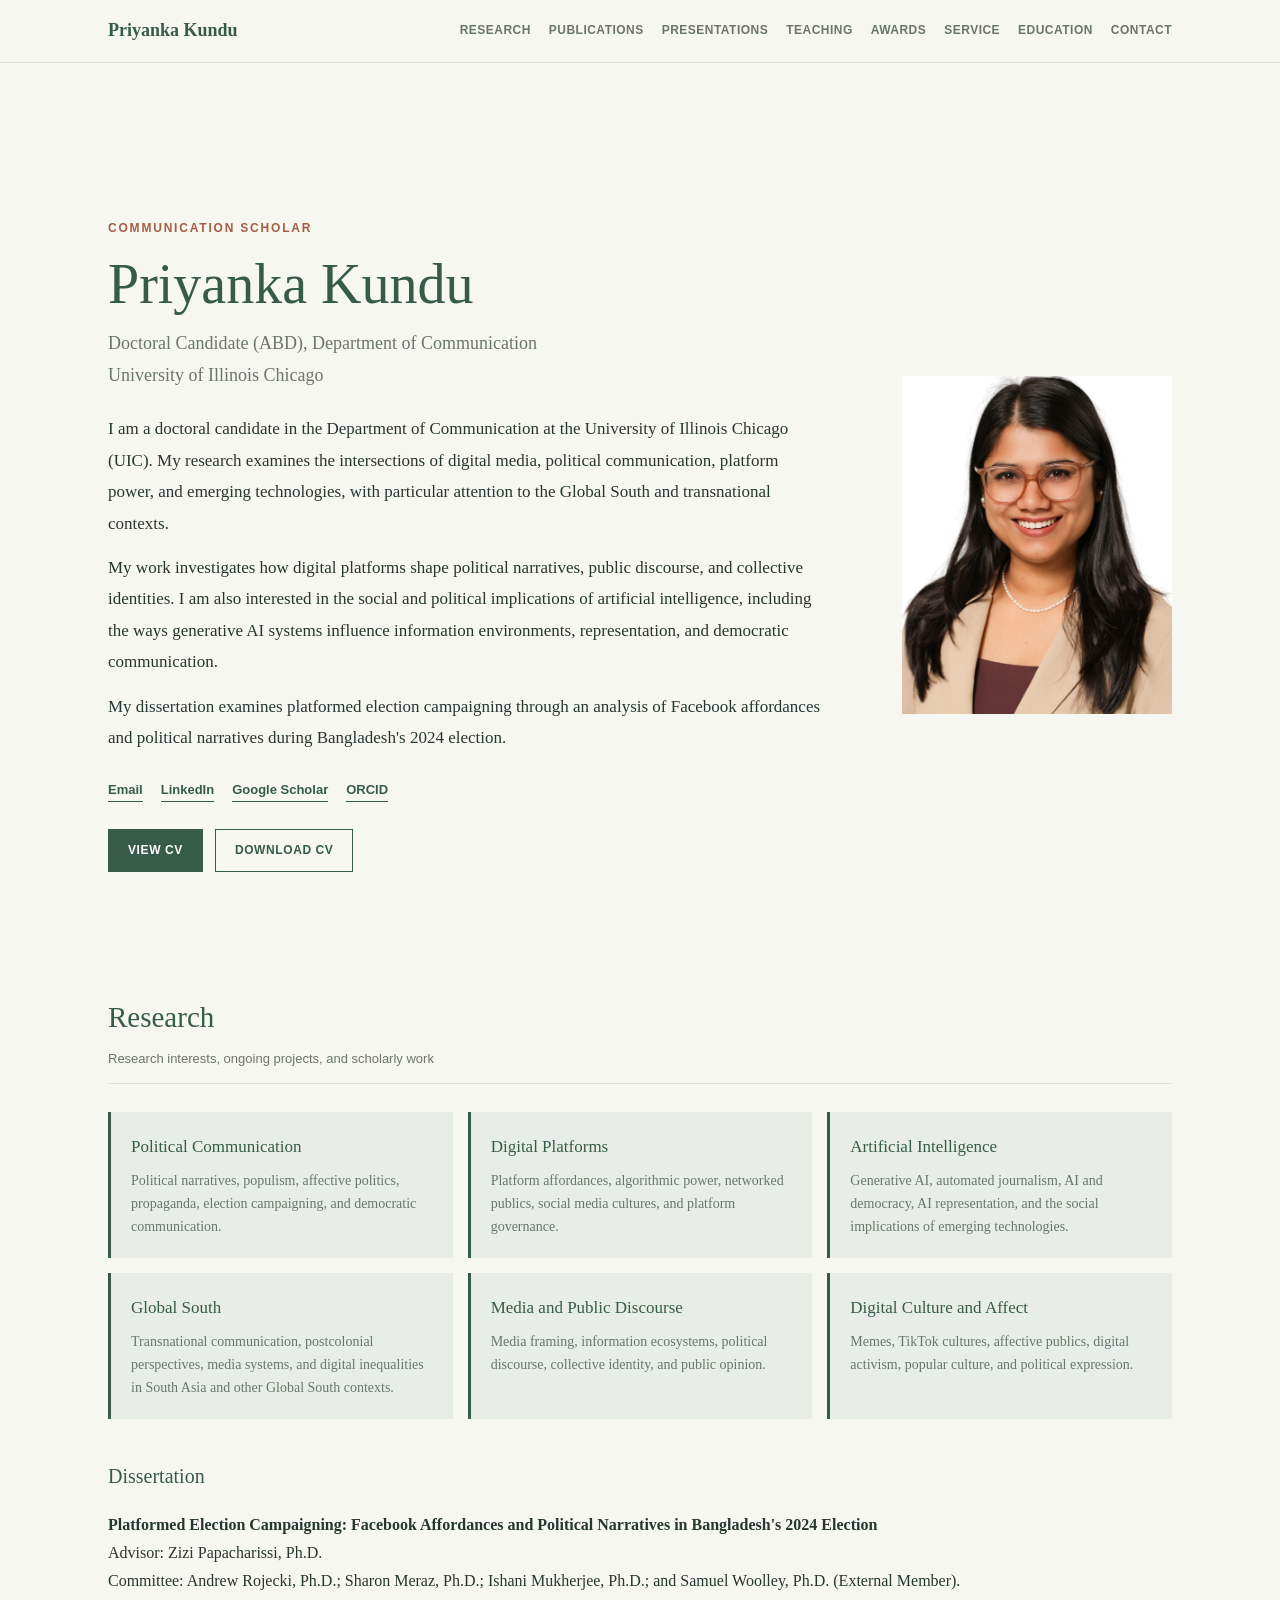
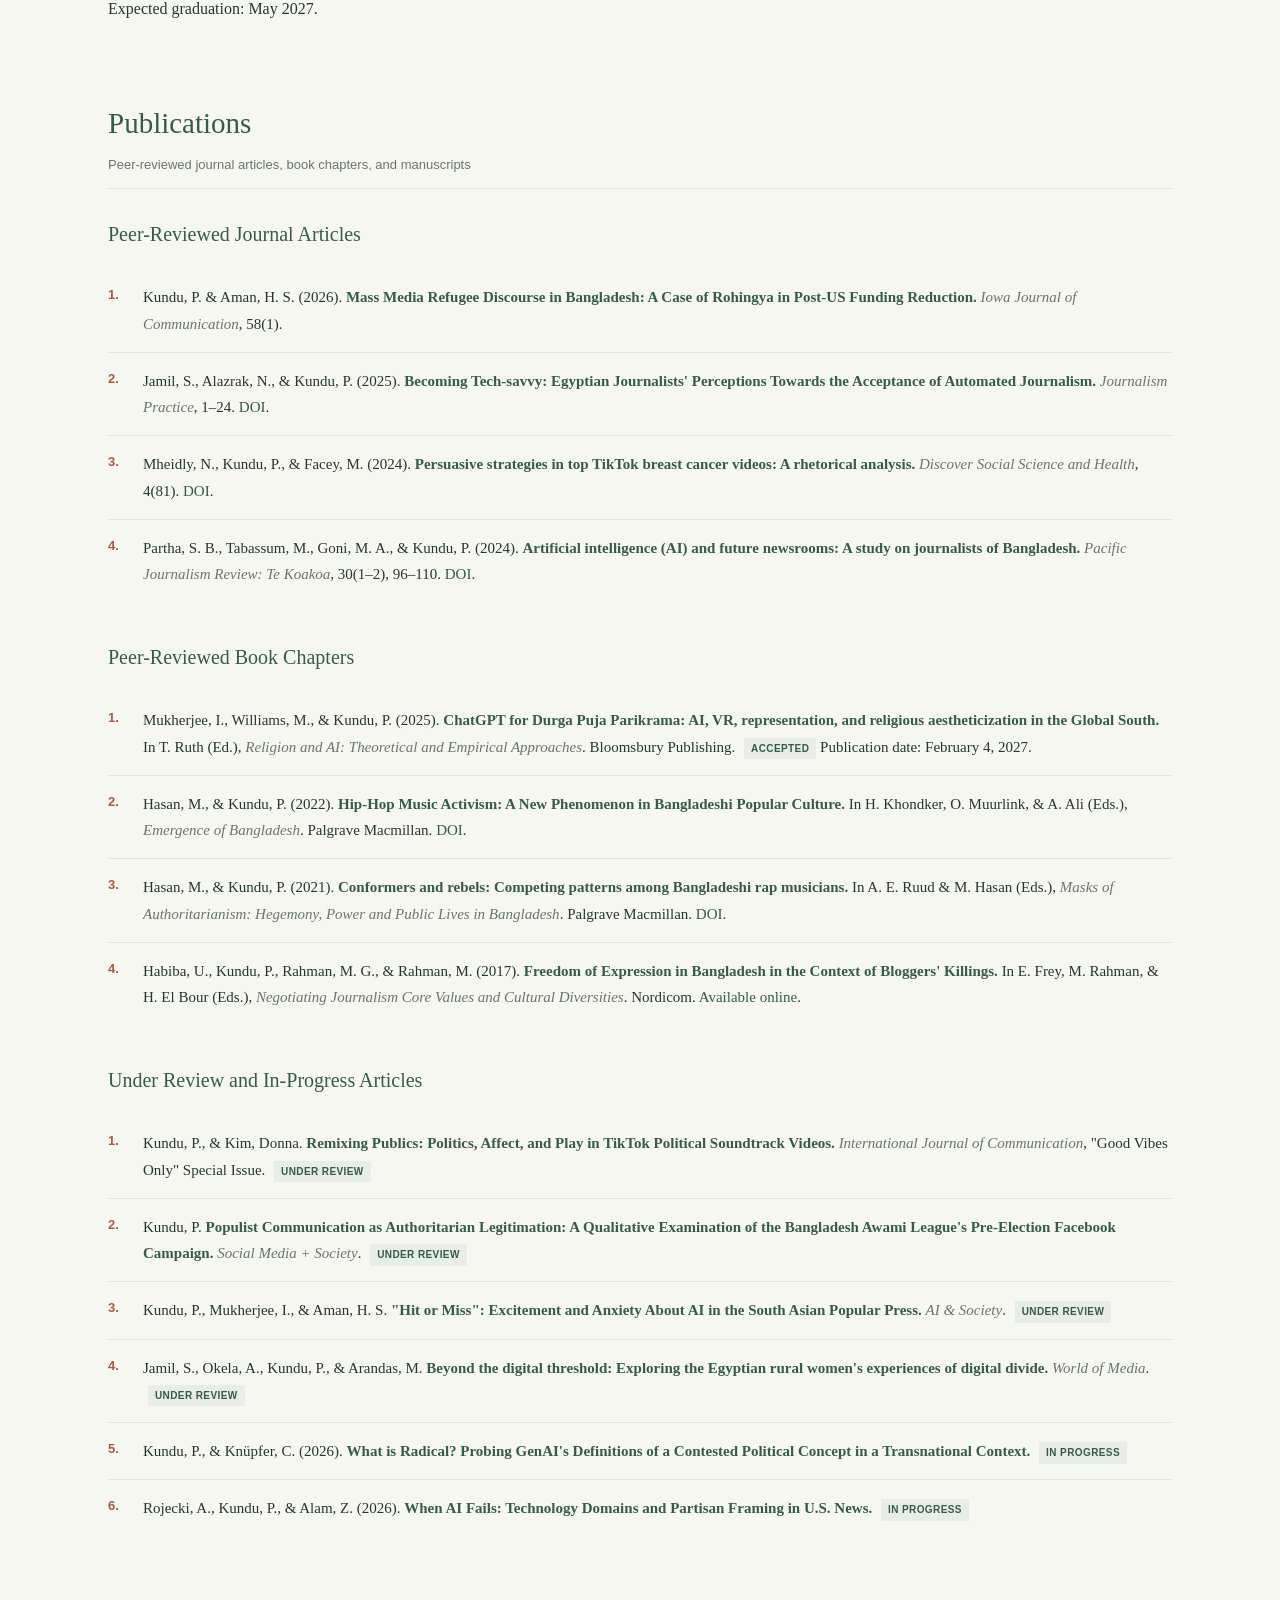
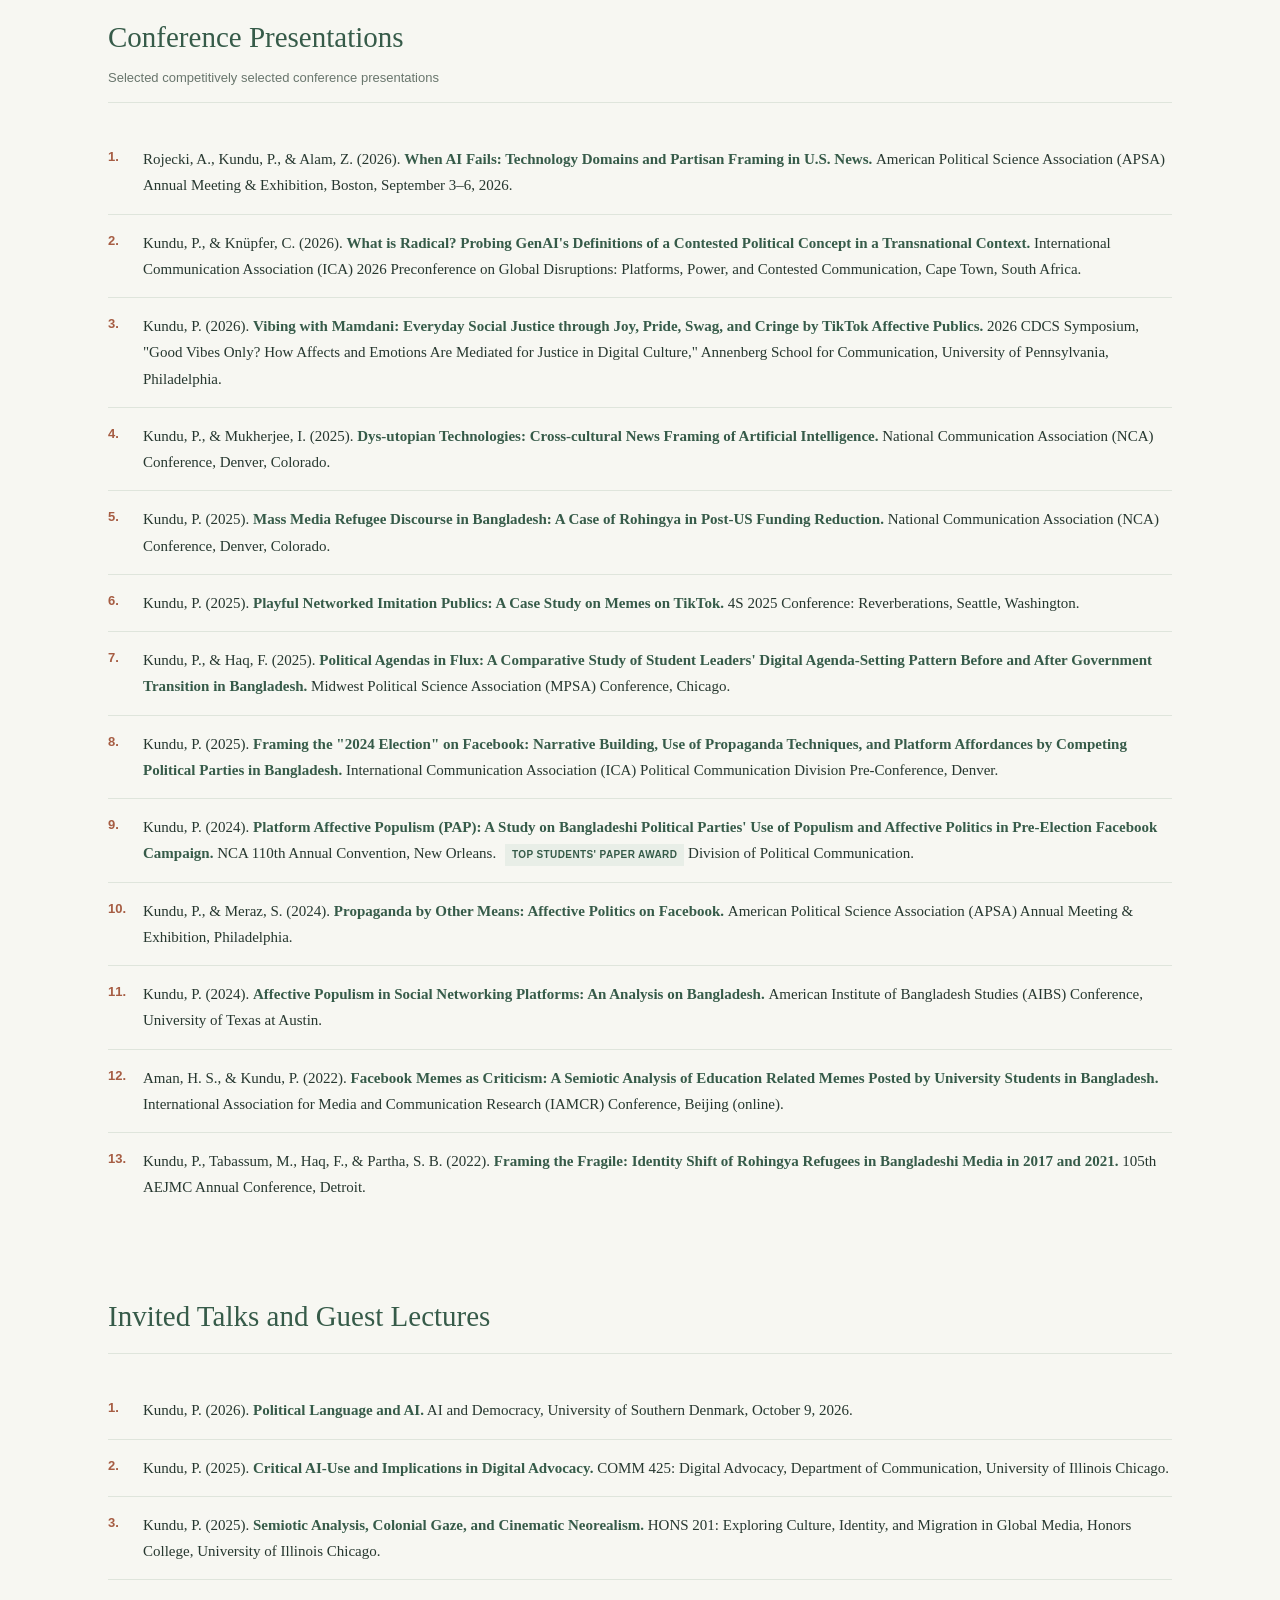
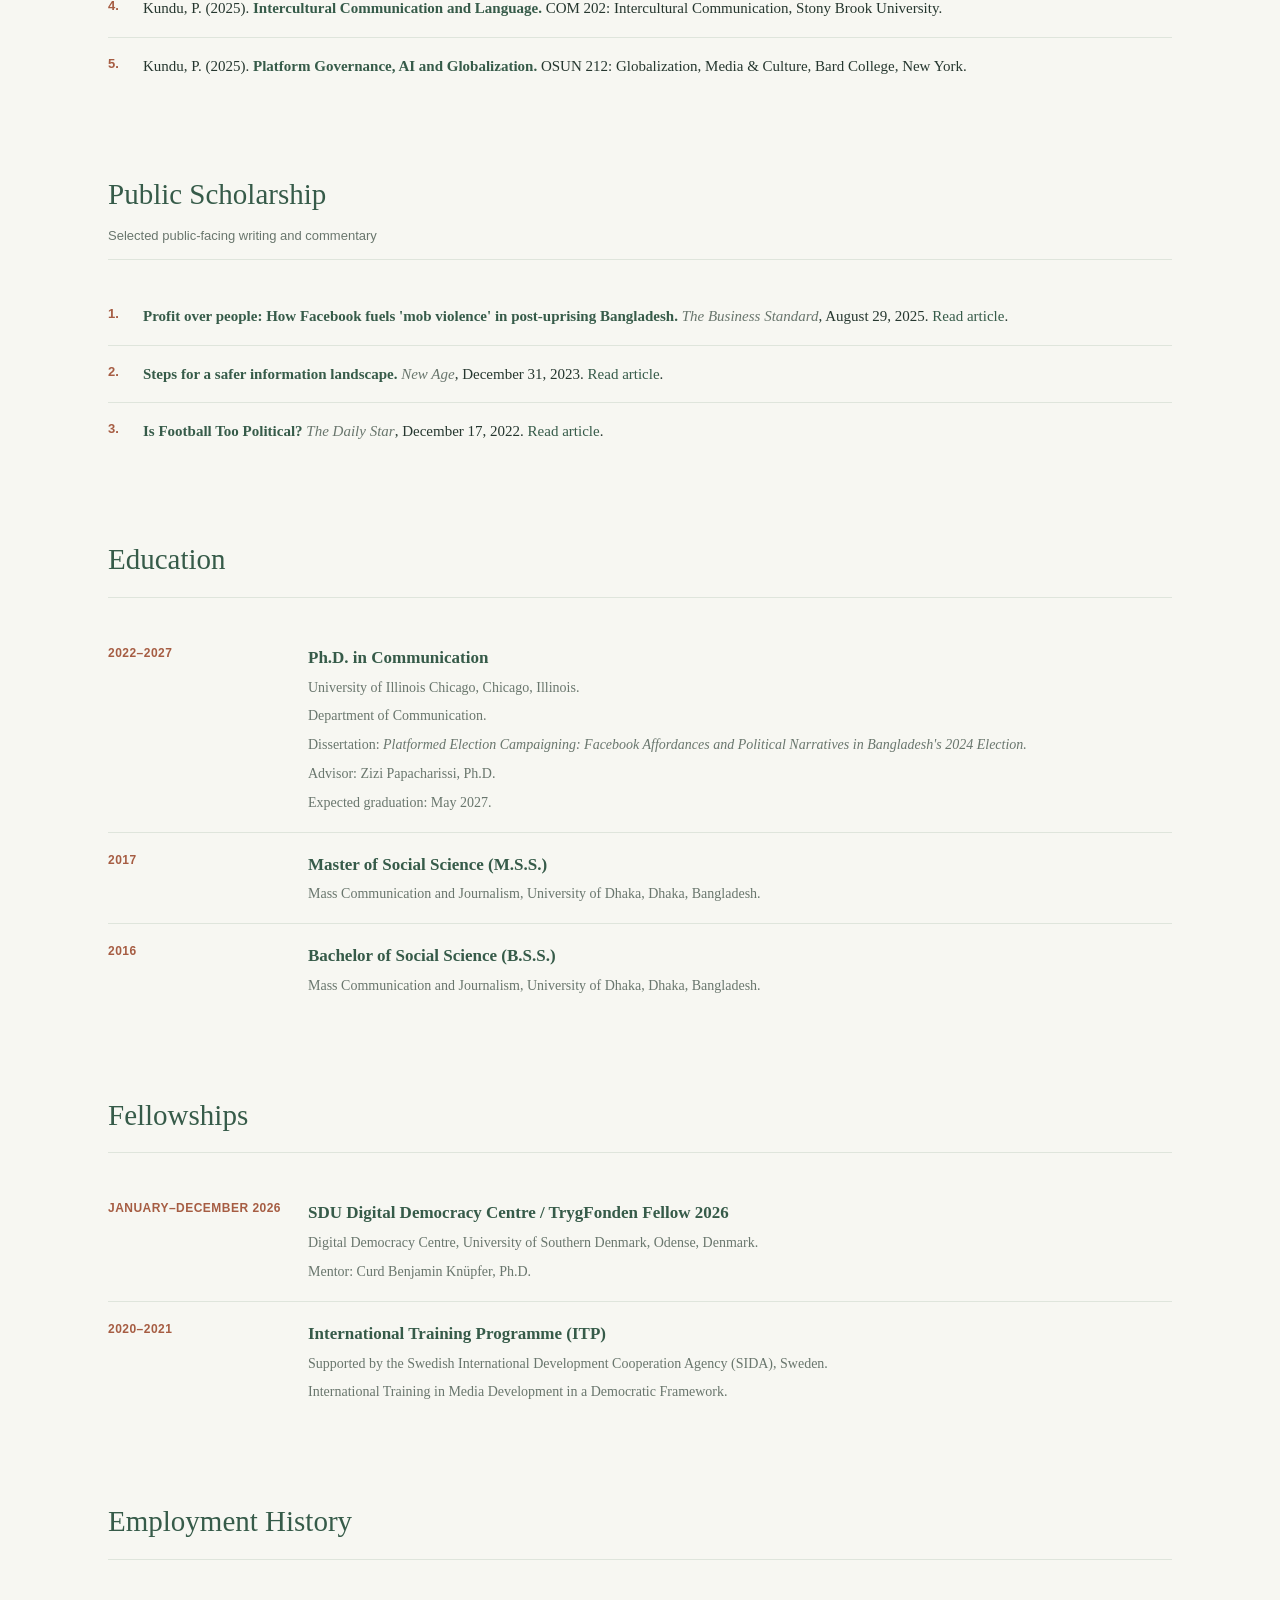
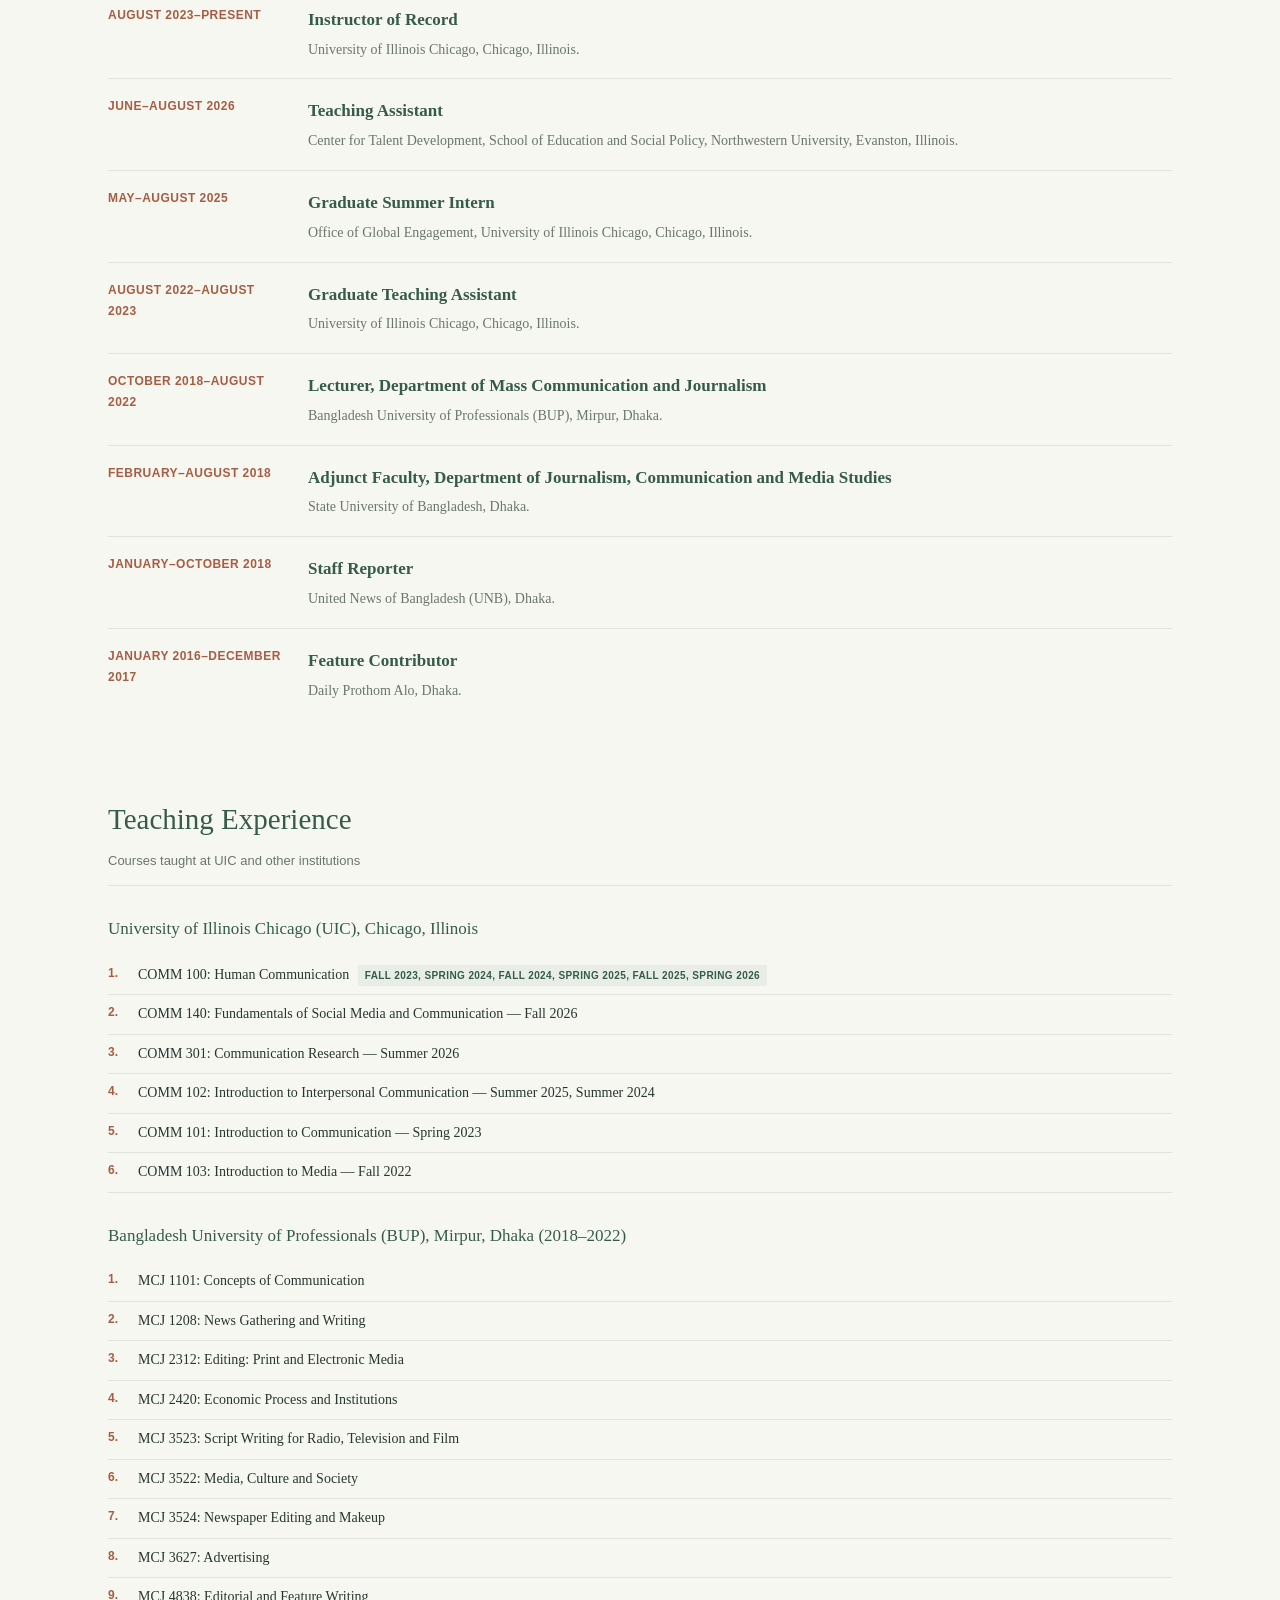
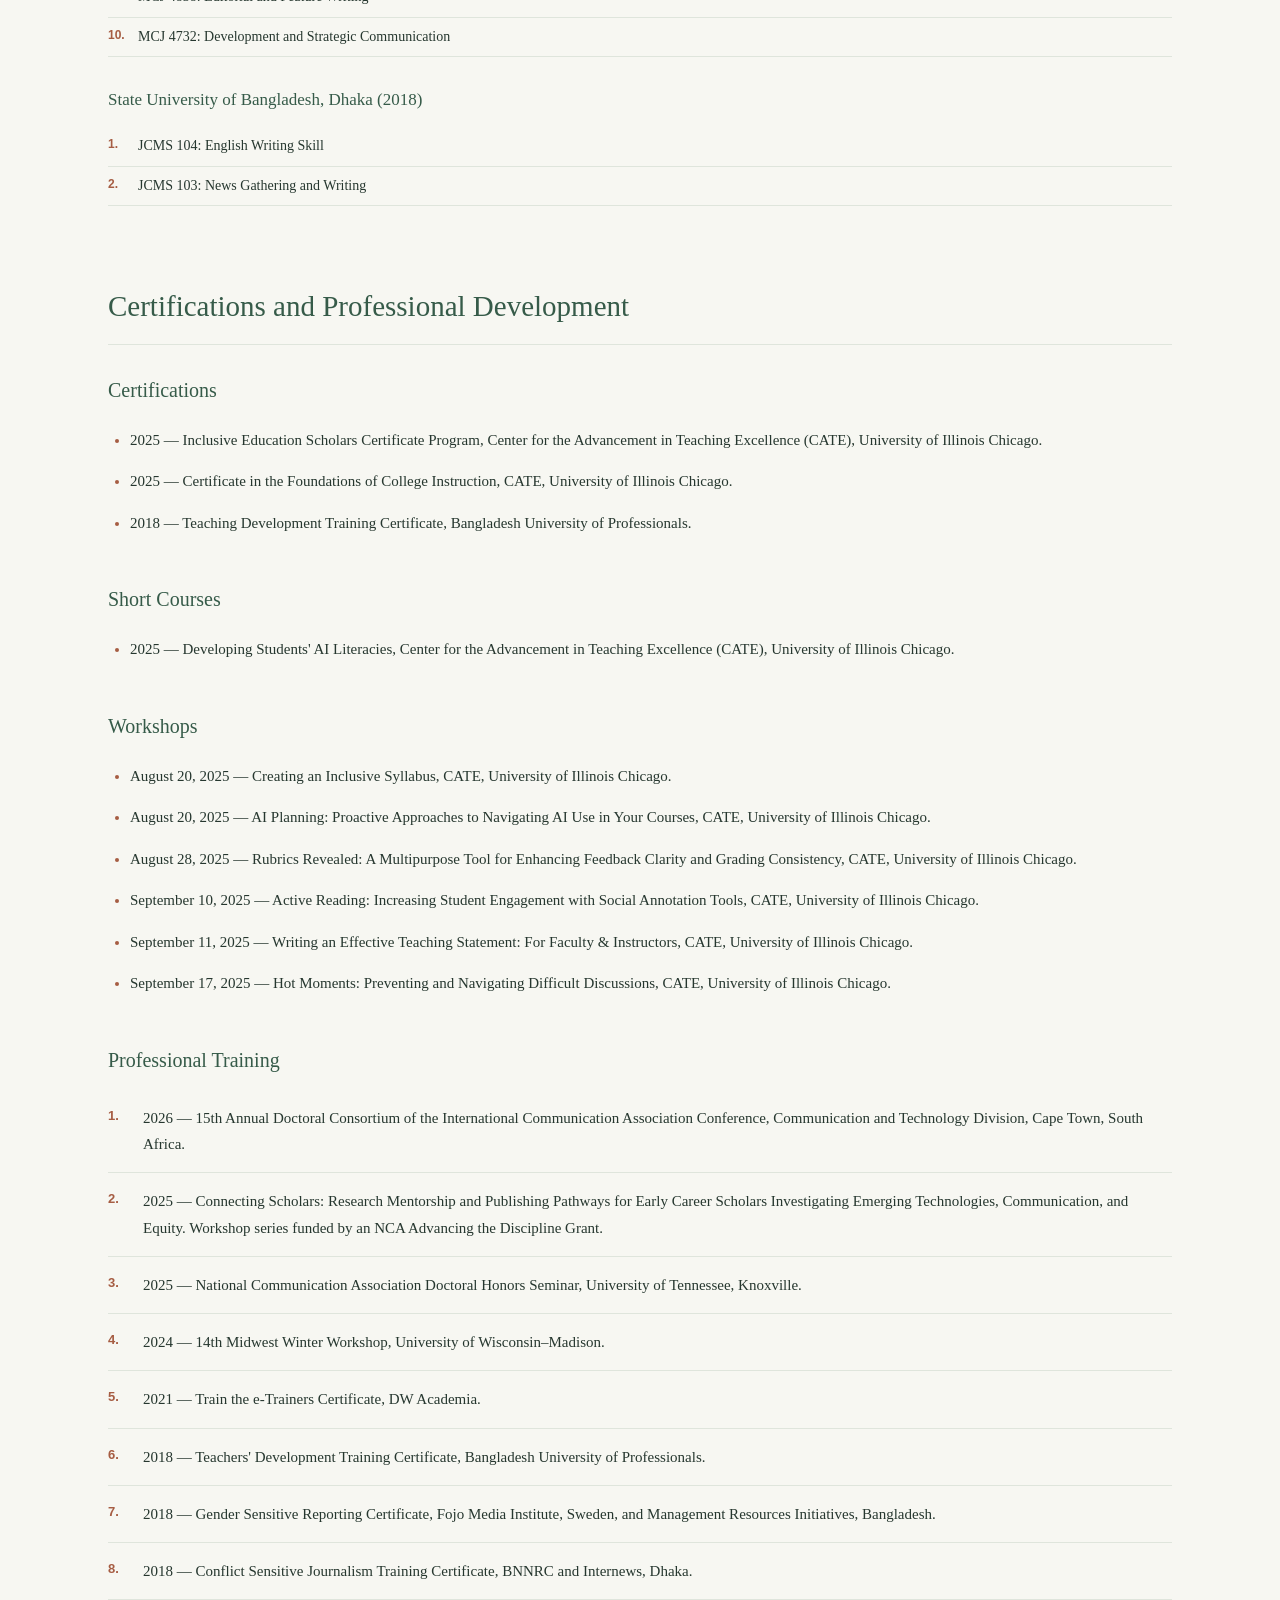
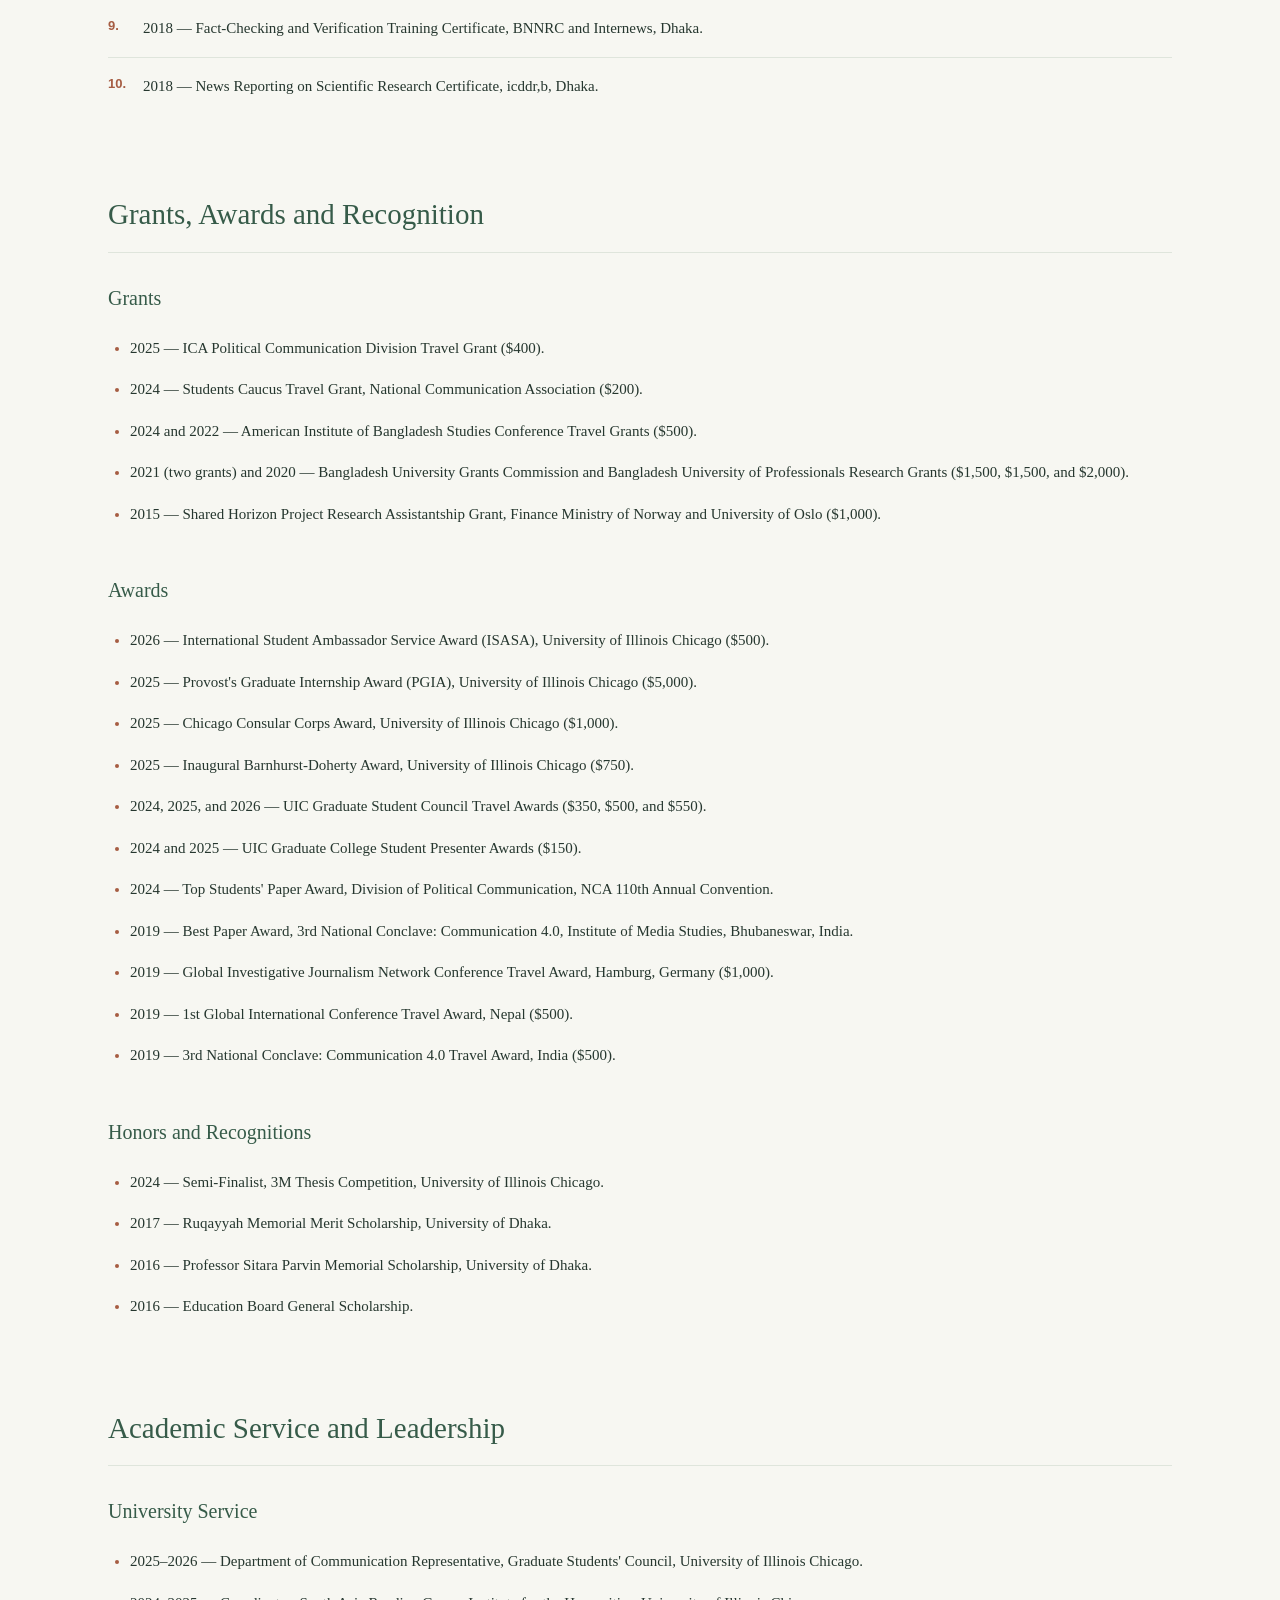
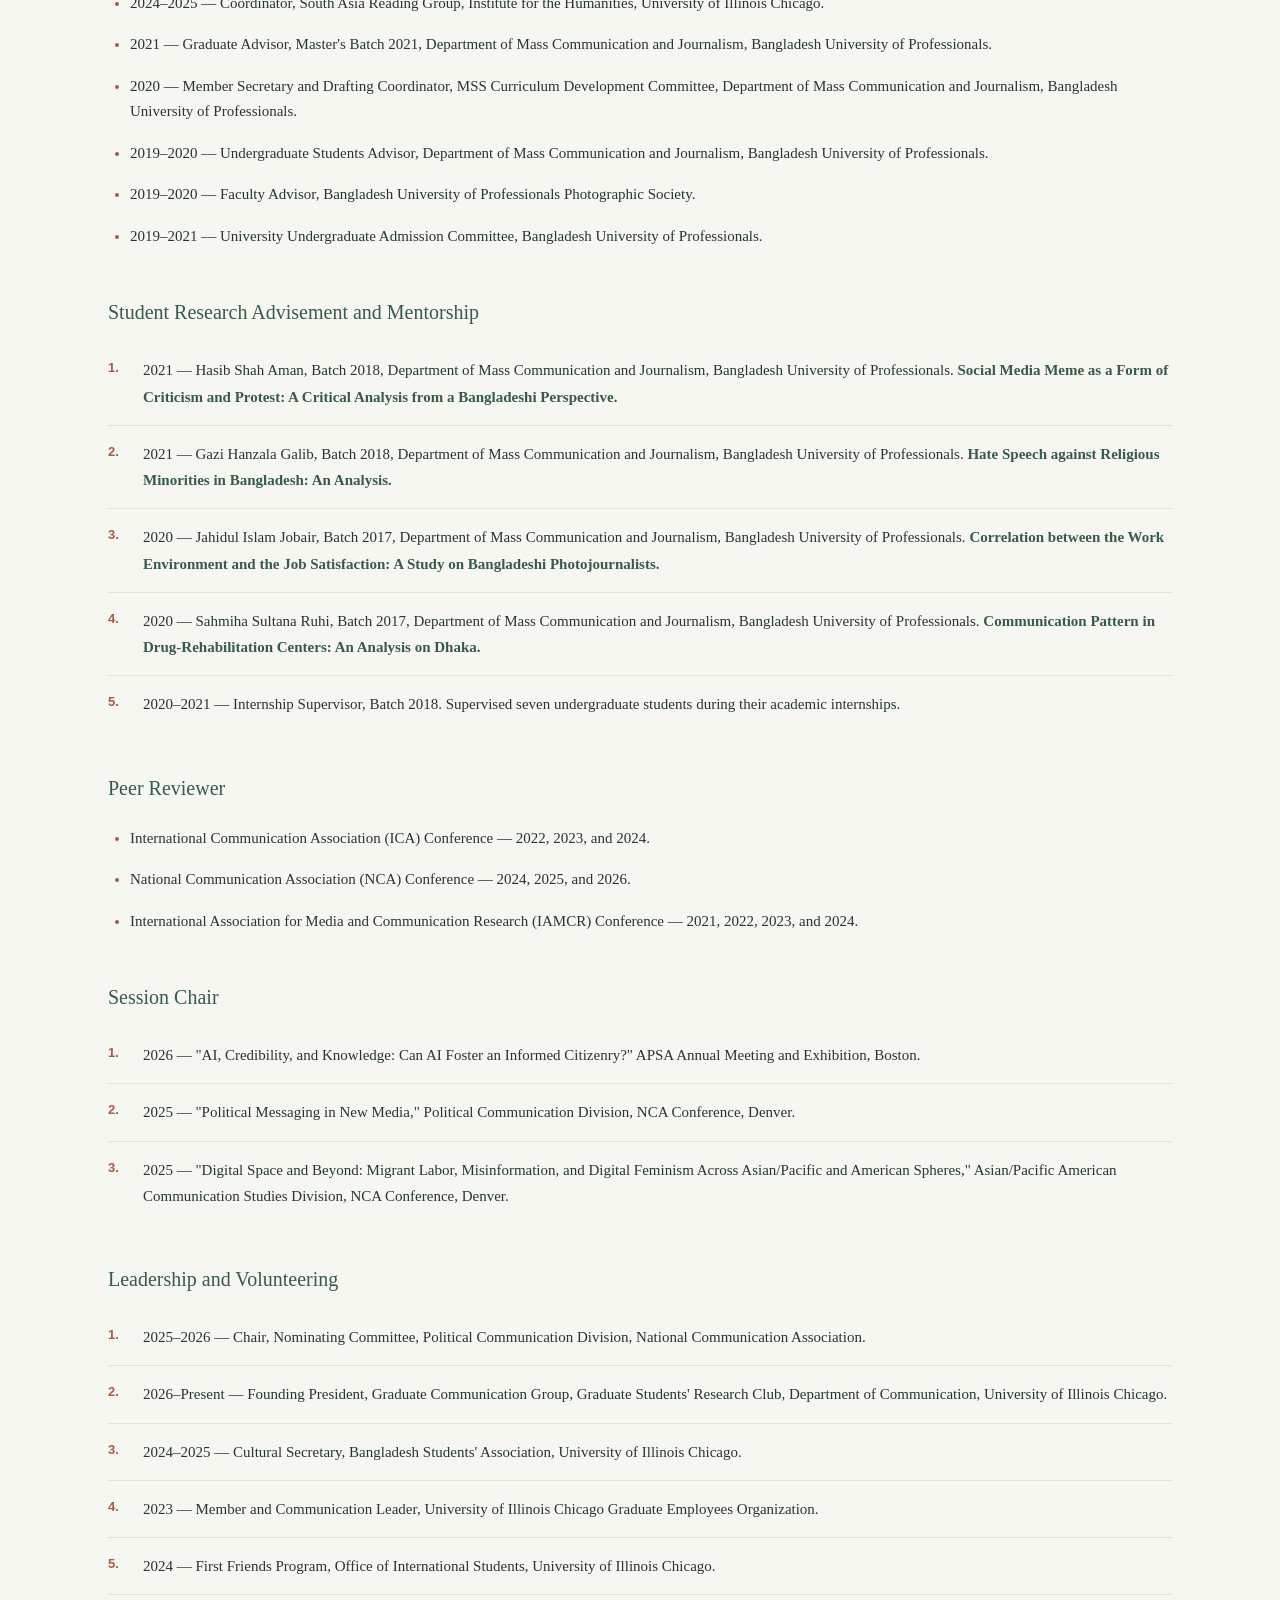
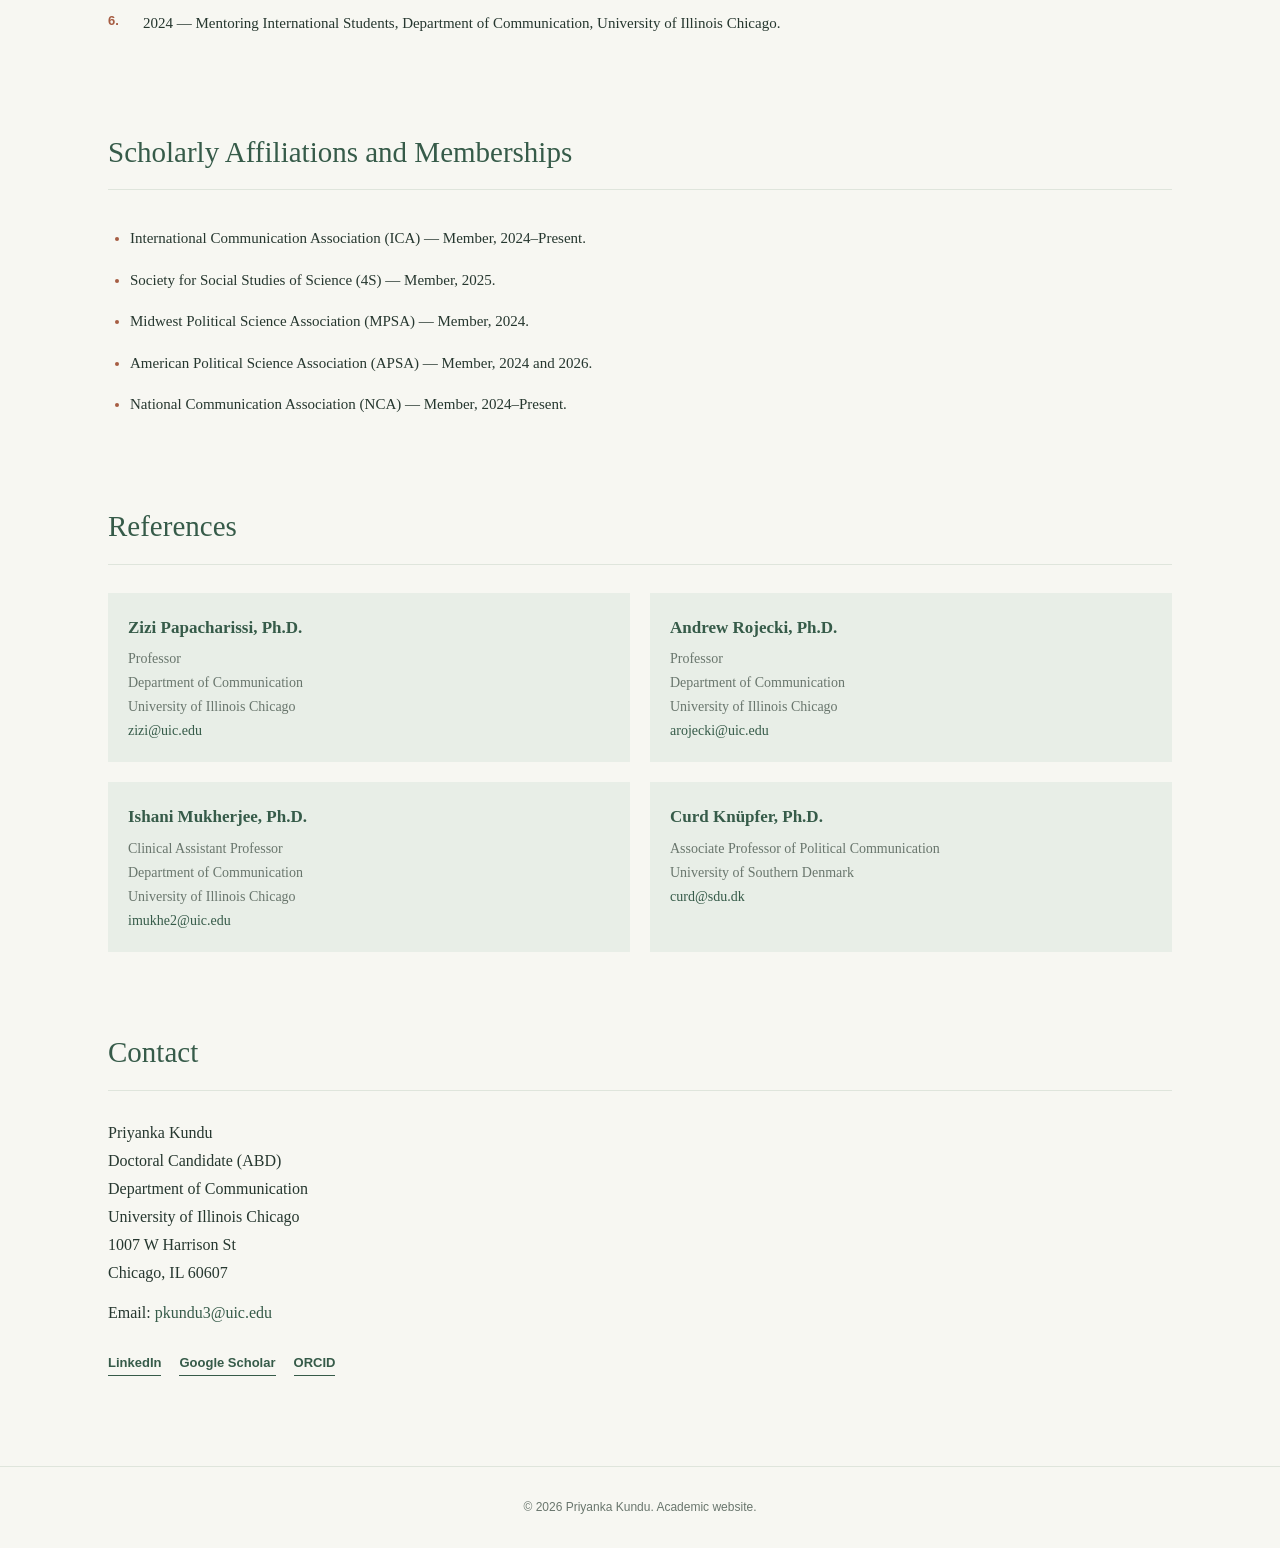
==== index.html @ 32284bef "update files" ====
<!DOCTYPE html>
<html lang="en">
<head>
    <meta charset="UTF-8">
    <meta name="viewport" content="width=device-width, initial-scale=1.0">

    <title>Priyanka Kundu | Communication Scholar</title>

    <meta name="description" content="Academic website of Priyanka Kundu, doctoral candidate in Communication at the University of Illinois Chicago. Her research examines digital media, political communication, platform affordances, artificial intelligence, and the Global South.">

    <style>
        :root {
            --background: #f7f7f2;
            --surface: #ffffff;
            --text: #26372f;
            --muted: #69766d;
            --green: #365b49;
            --green-light: #e8eee7;
            --accent: #a65d43;
            --border: #dfe5dc;
            --max-width: 1120px;
        }

        * {
            box-sizing: border-box;
            margin: 0;
            padding: 0;
        }

        html {
            scroll-behavior: smooth;
            scroll-padding-top: 90px;
        }

        body {
            background: var(--background);
            color: var(--text);
            font-family: Georgia, "Times New Roman", serif;
            font-size: 16px;
            line-height: 1.75;
        }

        a {
            color: var(--green);
            text-decoration: none;
        }

        a:hover {
            color: var(--accent);
        }

        /* Navigation */

        header {
            position: sticky;
            top: 0;
            z-index: 100;
            background: rgba(247, 247, 242, 0.96);
            border-bottom: 1px solid var(--border);
            backdrop-filter: blur(10px);
        }

        .navigation {
            max-width: var(--max-width);
            margin: auto;
            padding: 15px 28px;
            display: flex;
            align-items: center;
            justify-content: space-between;
            gap: 20px;
        }

        .brand {
            font-size: 18px;
            font-weight: bold;
            color: var(--green);
            white-space: nowrap;
        }

        nav {
            display: flex;
            flex-wrap: wrap;
            gap: 18px;
            justify-content: flex-end;
        }

        nav a {
            color: var(--muted);
            font-family: Arial, sans-serif;
            font-size: 12px;
            font-weight: 600;
            letter-spacing: 0.04em;
            text-transform: uppercase;
        }

        nav a:hover {
            color: var(--accent);
        }

        /* Main layout */

        main {
            max-width: var(--max-width);
            margin: auto;
            padding: 55px 28px 90px;
        }

        section {
            margin-top: 75px;
            scroll-margin-top: 95px;
        }

        .section-heading {
            margin-bottom: 28px;
            padding-bottom: 12px;
            border-bottom: 1px solid var(--border);
        }

        .section-heading h2 {
            color: var(--green);
            font-size: 29px;
            font-weight: normal;
        }

        .section-heading p {
            margin-top: 5px;
            color: var(--muted);
            font-family: Arial, sans-serif;
            font-size: 13px;
        }

        /* Hero */

        .hero {
            display: grid;
            grid-template-columns: 1fr 270px;
            gap: 55px;
            align-items: center;
            padding: 25px 0 45px;
        }

        .eyebrow {
            color: var(--accent);
            font-family: Arial, sans-serif;
            font-size: 12px;
            font-weight: bold;
            letter-spacing: 0.15em;
            text-transform: uppercase;
            margin-bottom: 14px;
        }

        .hero h1 {
            color: var(--green);
            font-size: clamp(38px, 5vw, 56px);
            font-weight: normal;
            line-height: 1.12;
            margin-bottom: 13px;
        }

        .hero-title {
            color: var(--muted);
            font-size: 18px;
            margin-bottom: 22px;
        }

        .hero-description {
            max-width: 720px;
            font-size: 17px;
            line-height: 1.85;
        }

        .hero-description + .hero-description {
            margin-top: 13px;
        }

        .profile-image-container {
            width: 100%;
            aspect-ratio: 4 / 5;
            overflow: hidden;
            background: var(--green-light);
        }

        .profile-image {
            display: block;
            width: 100%;
            height: 100%;
            object-fit: cover;
            object-position: center;
        }

        .contact-links {
            display: flex;
            flex-wrap: wrap;
            gap: 10px 18px;
            margin-top: 25px;
            font-family: Arial, sans-serif;
            font-size: 13px;
            font-weight: 600;
        }

        .contact-links a {
            border-bottom: 1px solid var(--green);
        }

        .cv-buttons {
            display: flex;
            flex-wrap: wrap;
            gap: 12px;
            margin-top: 27px;
        }

        .button {
            display: inline-block;
            padding: 10px 19px;
            border: 1px solid var(--green);
            background: var(--green);
            color: white;
            font-family: Arial, sans-serif;
            font-size: 12px;
            font-weight: bold;
            letter-spacing: 0.05em;
            text-transform: uppercase;
            transition: 0.2s ease;
        }

        .button:hover {
            background: transparent;
            color: var(--green);
        }

        .button.secondary {
            background: transparent;
            color: var(--green);
        }

        .button.secondary:hover {
            background: var(--green);
            color: white;
        }

        /* Research interests */

        .interest-grid {
            display: grid;
            grid-template-columns: repeat(3, 1fr);
            gap: 15px;
        }

        .interest-card {
            background: var(--green-light);
            padding: 20px;
            border-left: 3px solid var(--green);
        }

        .interest-card h3 {
            color: var(--green);
            font-size: 17px;
            font-weight: normal;
            margin-bottom: 7px;
        }

        .interest-card p {
            color: var(--muted);
            font-size: 14px;
            line-height: 1.65;
        }

        /* General content */

        .content-block {
            margin-bottom: 38px;
        }

        .content-block h3 {
            color: var(--green);
            font-size: 20px;
            font-weight: normal;
            margin-bottom: 17px;
        }

        .entry {
            display: grid;
            grid-template-columns: 175px 1fr;
            gap: 25px;
            padding: 17px 0;
            border-bottom: 1px solid var(--border);
        }

        .entry:last-child {
            border-bottom: none;
        }

        .entry-date {
            color: var(--accent);
            font-family: Arial, sans-serif;
            font-size: 12px;
            font-weight: bold;
            letter-spacing: 0.04em;
            text-transform: uppercase;
        }

        .entry-content h4 {
            color: var(--green);
            font-size: 17px;
            font-weight: bold;
            margin-bottom: 3px;
        }

        .entry-content p {
            color: var(--muted);
            font-size: 14px;
            line-height: 1.7;
        }

        .entry-content p + p {
            margin-top: 5px;
        }

        /* Publications */

        .publication-list {
            list-style: none;
            counter-reset: publication;
        }

        .publication-list li {
            counter-increment: publication;
            position: relative;
            padding: 15px 0 15px 35px;
            border-bottom: 1px solid var(--border);
            font-size: 15px;
            line-height: 1.75;
        }

        .publication-list li::before {
            content: counter(publication) ".";
            position: absolute;
            left: 0;
            top: 15px;
            color: var(--accent);
            font-family: Arial, sans-serif;
            font-size: 13px;
            font-weight: bold;
        }

        .publication-list li:last-child {
            border-bottom: none;
        }

        .publication-list strong {
            color: var(--green);
        }

        .publication-list em {
            color: var(--muted);
        }

        .status {
            display: inline-block;
            margin-left: 5px;
            padding: 2px 7px;
            background: var(--green-light);
            color: var(--green);
            font-family: Arial, sans-serif;
            font-size: 10px;
            font-weight: bold;
            letter-spacing: 0.04em;
            text-transform: uppercase;
        }

        /* Lists */

        .simple-list {
            padding-left: 22px;
        }

        .simple-list li {
            padding: 8px 0;
            font-size: 15px;
            line-height: 1.7;
        }

        .simple-list li::marker {
            color: var(--accent);
        }

        /* Teaching */

        .course-group {
            margin-bottom: 28px;
        }

        .course-group h4 {
            color: var(--green);
            font-size: 17px;
            font-weight: normal;
            margin-bottom: 12px;
        }

        .course-list {
            list-style: none;
            counter-reset: course;
        }

        .course-list li {
            counter-increment: course;
            padding: 7px 0 7px 30px;
            position: relative;
            border-bottom: 1px solid var(--border);
            font-size: 14px;
        }

        .course-list li::before {
            content: counter(course) ".";
            position: absolute;
            left: 0;
            color: var(--accent);
            font-family: Arial, sans-serif;
            font-size: 12px;
            font-weight: bold;
        }

        /* Awards and service */

        .subsection {
            margin-bottom: 38px;
        }

        .subsection h3 {
            color: var(--green);
            font-size: 20px;
            font-weight: normal;
            margin-bottom: 12px;
        }

        .reference-grid {
            display: grid;
            grid-template-columns: repeat(2, 1fr);
            gap: 20px;
        }

        .reference-card {
            padding: 20px;
            background: var(--green-light);
        }

        .reference-card h4 {
            color: var(--green);
            font-size: 17px;
            margin-bottom: 5px;
        }

        .reference-card p {
            color: var(--muted);
            font-size: 14px;
            line-height: 1.7;
        }

        /* Footer */

        footer {
            padding: 30px 20px;
            border-top: 1px solid var(--border);
            text-align: center;
            color: var(--muted);
            font-family: Arial, sans-serif;
            font-size: 12px;
        }

        /* Responsive */

        @media (max-width: 800px) {
            .navigation {
                align-items: flex-start;
                flex-direction: column;
            }

            nav {
                justify-content: flex-start;
                gap: 10px 15px;
            }

            .hero {
                grid-template-columns: 1fr 210px;
                gap: 30px;
            }

            .interest-grid {
                grid-template-columns: repeat(2, 1fr);
            }
        }

        @media (max-width: 600px) {
            main {
                padding: 35px 20px 65px;
            }

            .hero {
                grid-template-columns: 1fr;
                gap: 25px;
            }

            .profile-image-container {
                width: 210px;
                order: -1;
            }

            .hero h1 {
                font-size: 39px;
            }

            .interest-grid,
            .reference-grid {
                grid-template-columns: 1fr;
            }

            .entry {
                grid-template-columns: 1fr;
                gap: 5px;
            }

            section {
                margin-top: 55px;
            }

            .section-heading h2 {
                font-size: 25px;
            }
        }
    </style>
</head>

<body>

<header>
    <div class="navigation">
        <a href="#home" class="brand">Priyanka Kundu</a>

        <nav>
            <a href="#research">Research</a>
            <a href="#publications">Publications</a>
            <a href="#presentations">Presentations</a>
            <a href="#teaching">Teaching</a>
            <a href="#awards">Awards</a>
            <a href="#service">Service</a>
            <a href="#education">Education</a>
            <a href="#contact">Contact</a>
        </nav>
    </div>
</header>


<main>

    <!-- HOME / INTRODUCTION -->

    <section class="hero" id="home">

        <div>
            <div class="eyebrow">Communication Scholar</div>

            <h1>Priyanka Kundu</h1>

            <p class="hero-title">
                Doctoral Candidate (ABD), Department of Communication<br>
                University of Illinois Chicago
            </p>

            <p class="hero-description">
                I am a doctoral candidate in the Department of Communication
                at the University of Illinois Chicago (UIC). My research
                examines the intersections of digital media, political
                communication, platform power, and emerging technologies,
                with particular attention to the Global South and
                transnational contexts.
            </p>

            <p class="hero-description">
                My work investigates how digital platforms shape political
                narratives, public discourse, and collective identities. I
                am also interested in the social and political implications
                of artificial intelligence, including the ways generative AI
                systems influence information environments, representation,
                and democratic communication.
            </p>

            <p class="hero-description">
                My dissertation examines platformed election campaigning
                through an analysis of Facebook affordances and political
                narratives during Bangladesh's 2024 election.
            </p>

            <div class="contact-links">
                <a href="mailto:pkundu3@uic.edu">Email</a>

                <a href="YOUR_LINKEDIN_URL" target="_blank" rel="noopener">
                    LinkedIn
                </a>

                <a href="https://scholar.google.com/citations?user=sZ0dZLEAAAAJ"
                   target="_blank" rel="noopener">
                    Google Scholar
                </a>

                <a href="https://orcid.org/0000-0001-8716-7038"
                   target="_blank" rel="noopener">
                    ORCID
                </a>
            </div>

            <div class="cv-buttons">
                <a class="button"
                   href="files/Priyanka_Kundu_CV.pdf"
                   target="_blank" rel="noopener">
                    View CV
                </a>

                <a class="button secondary"
                   href="files/Priyanka_Kundu_CV.pdf"
                   download>
                    Download CV
                </a>
            </div>
        </div>

        <aside class="profile-image-container">
            <img
                class="profile-image"
                src="images/profile.jpg"
                alt="Priyanka Kundu"
            >
        </aside>

    </section>


    <!-- RESEARCH INTERESTS -->

    <section id="research">

        <div class="section-heading">
            <h2>Research</h2>
            <p>Research interests, ongoing projects, and scholarly work</p>
        </div>

        <div class="interest-grid">

            <div class="interest-card">
                <h3>Political Communication</h3>
                <p>
                    Political narratives, populism, affective politics,
                    propaganda, election campaigning, and democratic
                    communication.
                </p>
            </div>

            <div class="interest-card">
                <h3>Digital Platforms</h3>
                <p>
                    Platform affordances, algorithmic power, networked
                    publics, social media cultures, and platform governance.
                </p>
            </div>

            <div class="interest-card">
                <h3>Artificial Intelligence</h3>
                <p>
                    Generative AI, automated journalism, AI and democracy,
                    AI representation, and the social implications of
                    emerging technologies.
                </p>
            </div>

            <div class="interest-card">
                <h3>Global South</h3>
                <p>
                    Transnational communication, postcolonial perspectives,
                    media systems, and digital inequalities in South Asia
                    and other Global South contexts.
                </p>
            </div>

            <div class="interest-card">
                <h3>Media and Public Discourse</h3>
                <p>
                    Media framing, information ecosystems, political
                    discourse, collective identity, and public opinion.
                </p>
            </div>

            <div class="interest-card">
                <h3>Digital Culture and Affect</h3>
                <p>
                    Memes, TikTok cultures, affective publics, digital
                    activism, popular culture, and political expression.
                </p>
            </div>

        </div>

        <div class="content-block" style="margin-top: 40px;">
            <h3>Dissertation</h3>

            <p>
                <strong>
                    Platformed Election Campaigning: Facebook Affordances
                    and Political Narratives in Bangladesh's 2024 Election
                </strong>
            </p>

            <p>
                Advisor: Zizi Papacharissi, Ph.D.
            </p>

            <p>
                Committee: Andrew Rojecki, Ph.D.; Sharon Meraz, Ph.D.;
                Ishani Mukherjee, Ph.D.; and Samuel Woolley, Ph.D.
                (External Member).
            </p>

            <p>
                Expected graduation: May 2027.
            </p>
        </div>

    </section>


    <!-- PUBLICATIONS -->

    <section id="publications">

        <div class="section-heading">
            <h2>Publications</h2>
            <p>Peer-reviewed journal articles, book chapters, and manuscripts</p>
        </div>

        <div class="content-block">

            <h3>Peer-Reviewed Journal Articles</h3>

            <ol class="publication-list">

                <li>
                    Kundu, P. &amp; Aman, H. S. (2026).
                    <strong>
                        Mass Media Refugee Discourse in Bangladesh:
                        A Case of Rohingya in Post-US Funding Reduction.
                    </strong>
                    <em>Iowa Journal of Communication</em>, 58(1).
                </li>

                <li>
                    Jamil, S., Alazrak, N., &amp; Kundu, P. (2025).
                    <strong>
                        Becoming Tech-savvy: Egyptian Journalists'
                        Perceptions Towards the Acceptance of Automated
                        Journalism.
                    </strong>
                    <em>Journalism Practice</em>, 1–24.
                    <a href="https://doi.org/10.1080/17512786.2025.2581817"
                       target="_blank" rel="noopener">DOI</a>.
                </li>

                <li>
                    Mheidly, N., Kundu, P., &amp; Facey, M. (2024).
                    <strong>
                        Persuasive strategies in top TikTok breast cancer
                        videos: A rhetorical analysis.
                    </strong>
                    <em>Discover Social Science and Health</em>, 4(81).
                    <a href="https://doi.org/10.1007/s44155-024-00142-9"
                       target="_blank" rel="noopener">DOI</a>.
                </li>

                <li>
                    Partha, S. B., Tabassum, M., Goni, M. A., &amp;
                    Kundu, P. (2024).
                    <strong>
                        Artificial intelligence (AI) and future newsrooms:
                        A study on journalists of Bangladesh.
                    </strong>
                    <em>Pacific Journalism Review: Te Koakoa</em>,
                    30(1–2), 96–110.
                    <a href="https://doi.org/10.24135/pjr.v30i1and2.1235"
                       target="_blank" rel="noopener">DOI</a>.
                </li>

            </ol>

        </div>


        <div class="content-block">

            <h3>Peer-Reviewed Book Chapters</h3>

            <ol class="publication-list">

                <li>
                    Mukherjee, I., Williams, M., &amp; Kundu, P. (2025).
                    <strong>
                        ChatGPT for Durga Puja Parikrama: AI, VR,
                        representation, and religious aestheticization
                        in the Global South.
                    </strong>
                    In T. Ruth (Ed.), <em>Religion and AI: Theoretical
                    and Empirical Approaches</em>. Bloomsbury Publishing.
                    <span class="status">Accepted</span>
                    Publication date: February 4, 2027.
                </li>

                <li>
                    Hasan, M., &amp; Kundu, P. (2022).
                    <strong>
                        Hip-Hop Music Activism: A New Phenomenon in
                        Bangladeshi Popular Culture.
                    </strong>
                    In H. Khondker, O. Muurlink, &amp; A. Ali (Eds.),
                    <em>Emergence of Bangladesh</em>. Palgrave Macmillan.
                    <a href="https://doi.org/10.1007/978-981-16-5521-0_23"
                       target="_blank" rel="noopener">DOI</a>.
                </li>

                <li>
                    Hasan, M., &amp; Kundu, P. (2021).
                    <strong>
                        Conformers and rebels: Competing patterns among
                        Bangladeshi rap musicians.
                    </strong>
                    In A. E. Ruud &amp; M. Hasan (Eds.),
                    <em>Masks of Authoritarianism: Hegemony, Power and
                    Public Lives in Bangladesh</em>. Palgrave Macmillan.
                    <a href="https://doi.org/10.1007/978-981-16-4314-9_11"
                       target="_blank" rel="noopener">DOI</a>.
                </li>

                <li>
                    Habiba, U., Kundu, P., Rahman, M. G., &amp; Rahman, M.
                    (2017).
                    <strong>
                        Freedom of Expression in Bangladesh in the Context
                        of Bloggers' Killings.
                    </strong>
                    In E. Frey, M. Rahman, &amp; H. El Bour (Eds.),
                    <em>Negotiating Journalism Core Values and Cultural
                    Diversities</em>. Nordicom.
                    <a href="https://www.nordicom.gu.se/en/node/38814"
                       target="_blank" rel="noopener">Available online</a>.
                </li>

            </ol>

        </div>


        <div class="content-block">

            <h3>Under Review and In-Progress Articles</h3>

            <ol class="publication-list">

                <li>
                    Kundu, P., &amp; Kim, Donna.
                    <strong>
                        Remixing Publics: Politics, Affect, and Play in
                        TikTok Political Soundtrack Videos.
                    </strong>
                    <em>International Journal of Communication</em>,
                    "Good Vibes Only" Special Issue.
                    <span class="status">Under Review</span>
                </li>

                <li>
                    Kundu, P.
                    <strong>
                        Populist Communication as Authoritarian
                        Legitimation: A Qualitative Examination of the
                        Bangladesh Awami League's Pre-Election Facebook
                        Campaign.
                    </strong>
                    <em>Social Media + Society</em>.
                    <span class="status">Under Review</span>
                </li>

                <li>
                    Kundu, P., Mukherjee, I., &amp; Aman, H. S.
                    <strong>
                        "Hit or Miss": Excitement and Anxiety About AI
                        in the South Asian Popular Press.
                    </strong>
                    <em>AI &amp; Society</em>.
                    <span class="status">Under Review</span>
                </li>

                <li>
                    Jamil, S., Okela, A., Kundu, P., &amp; Arandas, M.
                    <strong>
                        Beyond the digital threshold: Exploring the
                        Egyptian rural women's experiences of digital
                        divide.
                    </strong>
                    <em>World of Media</em>.
                    <span class="status">Under Review</span>
                </li>

                <li>
                    Kundu, P., &amp; Knüpfer, C. (2026).
                    <strong>
                        What is Radical? Probing GenAI's Definitions
                        of a Contested Political Concept in a
                        Transnational Context.
                    </strong>
                    <span class="status">In Progress</span>
                </li>

                <li>
                    Rojecki, A., Kundu, P., &amp; Alam, Z. (2026).
                    <strong>
                        When AI Fails: Technology Domains and Partisan
                        Framing in U.S. News.
                    </strong>
                    <span class="status">In Progress</span>
                </li>

            </ol>

        </div>

    </section>


    <!-- CONFERENCE PRESENTATIONS -->

    <section id="presentations">

        <div class="section-heading">
            <h2>Conference Presentations</h2>
            <p>Selected competitively selected conference presentations</p>
        </div>

        <ol class="publication-list">

            <li>
                Rojecki, A., Kundu, P., &amp; Alam, Z. (2026).
                <strong>
                    When AI Fails: Technology Domains and Partisan
                    Framing in U.S. News.
                </strong>
                American Political Science Association (APSA) Annual
                Meeting &amp; Exhibition, Boston, September 3–6, 2026.
            </li>

            <li>
                Kundu, P., &amp; Knüpfer, C. (2026).
                <strong>
                    What is Radical? Probing GenAI's Definitions of a
                    Contested Political Concept in a Transnational Context.
                </strong>
                International Communication Association (ICA) 2026
                Preconference on Global Disruptions: Platforms, Power,
                and Contested Communication, Cape Town, South Africa.
            </li>

            <li>
                Kundu, P. (2026).
                <strong>
                    Vibing with Mamdani: Everyday Social Justice through
                    Joy, Pride, Swag, and Cringe by TikTok Affective Publics.
                </strong>
                2026 CDCS Symposium, "Good Vibes Only? How Affects and
                Emotions Are Mediated for Justice in Digital Culture,"
                Annenberg School for Communication, University of
                Pennsylvania, Philadelphia.
            </li>

            <li>
                Kundu, P., &amp; Mukherjee, I. (2025).
                <strong>
                    Dys-utopian Technologies: Cross-cultural News
                    Framing of Artificial Intelligence.
                </strong>
                National Communication Association (NCA) Conference,
                Denver, Colorado.
            </li>

            <li>
                Kundu, P. (2025).
                <strong>
                    Mass Media Refugee Discourse in Bangladesh:
                    A Case of Rohingya in Post-US Funding Reduction.
                </strong>
                National Communication Association (NCA) Conference,
                Denver, Colorado.
            </li>

            <li>
                Kundu, P. (2025).
                <strong>
                    Playful Networked Imitation Publics: A Case Study
                    on Memes on TikTok.
                </strong>
                4S 2025 Conference: Reverberations, Seattle, Washington.
            </li>

            <li>
                Kundu, P., &amp; Haq, F. (2025).
                <strong>
                    Political Agendas in Flux: A Comparative Study of
                    Student Leaders' Digital Agenda-Setting Pattern
                    Before and After Government Transition in Bangladesh.
                </strong>
                Midwest Political Science Association (MPSA) Conference,
                Chicago.
            </li>

            <li>
                Kundu, P. (2025).
                <strong>
                    Framing the "2024 Election" on Facebook: Narrative
                    Building, Use of Propaganda Techniques, and Platform
                    Affordances by Competing Political Parties in Bangladesh.
                </strong>
                International Communication Association (ICA) Political
                Communication Division Pre-Conference, Denver.
            </li>

            <li>
                Kundu, P. (2024).
                <strong>
                    Platform Affective Populism (PAP): A Study on
                    Bangladeshi Political Parties' Use of Populism and
                    Affective Politics in Pre-Election Facebook Campaign.
                </strong>
                NCA 110th Annual Convention, New Orleans.
                <span class="status">Top Students' Paper Award</span>
                Division of Political Communication.
            </li>

            <li>
                Kundu, P., &amp; Meraz, S. (2024).
                <strong>
                    Propaganda by Other Means: Affective Politics on Facebook.
                </strong>
                American Political Science Association (APSA) Annual
                Meeting &amp; Exhibition, Philadelphia.
            </li>

            <li>
                Kundu, P. (2024).
                <strong>
                    Affective Populism in Social Networking Platforms:
                    An Analysis on Bangladesh.
                </strong>
                American Institute of Bangladesh Studies (AIBS)
                Conference, University of Texas at Austin.
            </li>

            <li>
                Aman, H. S., &amp; Kundu, P. (2022).
                <strong>
                    Facebook Memes as Criticism: A Semiotic Analysis of
                    Education Related Memes Posted by University
                    Students in Bangladesh.
                </strong>
                International Association for Media and Communication
                Research (IAMCR) Conference, Beijing (online).
            </li>

            <li>
                Kundu, P., Tabassum, M., Haq, F., &amp; Partha, S. B. (2022).
                <strong>
                    Framing the Fragile: Identity Shift of Rohingya
                    Refugees in Bangladeshi Media in 2017 and 2021.
                </strong>
                105th AEJMC Annual Conference, Detroit.
            </li>

        </ol>

    </section>


    <!-- INVITED TALKS -->

    <section id="talks">

        <div class="section-heading">
            <h2>Invited Talks and Guest Lectures</h2>
        </div>

        <ol class="publication-list">

            <li>
                Kundu, P. (2026).
                <strong>Political Language and AI.</strong>
                AI and Democracy, University of Southern Denmark,
                October 9, 2026.
            </li>

            <li>
                Kundu, P. (2025).
                <strong>Critical AI-Use and Implications in Digital Advocacy.</strong>
                COMM 425: Digital Advocacy, Department of Communication,
                University of Illinois Chicago.
            </li>

            <li>
                Kundu, P. (2025).
                <strong>
                    Semiotic Analysis, Colonial Gaze, and Cinematic Neorealism.
                </strong>
                HONS 201: Exploring Culture, Identity, and Migration in
                Global Media, Honors College, University of Illinois Chicago.
            </li>

            <li>
                Kundu, P. (2025).
                <strong>Intercultural Communication and Language.</strong>
                COM 202: Intercultural Communication,
                Stony Brook University.
            </li>

            <li>
                Kundu, P. (2025).
                <strong>Platform Governance, AI and Globalization.</strong>
                OSUN 212: Globalization, Media &amp; Culture,
                Bard College, New York.
            </li>

        </ol>

    </section>


    <!-- PUBLIC SCHOLARSHIP -->

    <section id="public-scholarship">

        <div class="section-heading">
            <h2>Public Scholarship</h2>
            <p>Selected public-facing writing and commentary</p>
        </div>

        <ol class="publication-list">

            <li>
                <strong>
                    Profit over people: How Facebook fuels 'mob violence'
                    in post-uprising Bangladesh.
                </strong>
                <em>The Business Standard</em>, August 29, 2025.
                <a href="https://www.tbsnews.net/features/panorama/profit-over-people-how-facebook-fuels-mob-violence-post-uprising-bangladesh"
                   target="_blank" rel="noopener">Read article</a>.
            </li>

            <li>
                <strong>Steps for a safer information landscape.</strong>
                <em>New Age</em>, December 31, 2023.
                <a href="https://www.newagebd.net/article/221580/steps-for-a-safer-information-landscape"
                   target="_blank" rel="noopener">Read article</a>.
            </li>

            <li>
                <strong>Is Football Too Political?</strong>
                <em>The Daily Star</em>, December 17, 2022.
                <a href="https://www.thedailystar.net/sports/sports-special/fifa-world-cup-2022/news/football-too-political-3198471"
                   target="_blank" rel="noopener">Read article</a>.
            </li>

        </ol>

    </section>


    <!-- EDUCATION -->

    <section id="education">

        <div class="section-heading">
            <h2>Education</h2>
        </div>

        <div class="entry">
            <div class="entry-date">2022–2027</div>

            <div class="entry-content">
                <h4>Ph.D. in Communication</h4>
                <p>University of Illinois Chicago, Chicago, Illinois.</p>
                <p>Department of Communication.</p>
                <p>
                    Dissertation: <em>Platformed Election Campaigning:
                    Facebook Affordances and Political Narratives in
                    Bangladesh's 2024 Election.</em>
                </p>
                <p>Advisor: Zizi Papacharissi, Ph.D.</p>
                <p>Expected graduation: May 2027.</p>
            </div>
        </div>

        <div class="entry">
            <div class="entry-date">2017</div>

            <div class="entry-content">
                <h4>Master of Social Science (M.S.S.)</h4>
                <p>
                    Mass Communication and Journalism,
                    University of Dhaka, Dhaka, Bangladesh.
                </p>
            </div>
        </div>

        <div class="entry">
            <div class="entry-date">2016</div>

            <div class="entry-content">
                <h4>Bachelor of Social Science (B.S.S.)</h4>
                <p>
                    Mass Communication and Journalism,
                    University of Dhaka, Dhaka, Bangladesh.
                </p>
            </div>
        </div>

    </section>


    <!-- FELLOWSHIPS -->

    <section id="fellowships">

        <div class="section-heading">
            <h2>Fellowships</h2>
        </div>

        <div class="entry">
            <div class="entry-date">January–December 2026</div>

            <div class="entry-content">
                <h4>SDU Digital Democracy Centre / TrygFonden Fellow 2026</h4>
                <p>
                    Digital Democracy Centre, University of Southern Denmark,
                    Odense, Denmark.
                </p>
                <p>Mentor: Curd Benjamin Knüpfer, Ph.D.</p>
            </div>
        </div>

        <div class="entry">
            <div class="entry-date">2020–2021</div>

            <div class="entry-content">
                <h4>International Training Programme (ITP)</h4>
                <p>
                    Supported by the Swedish International Development
                    Cooperation Agency (SIDA), Sweden.
                </p>
                <p>
                    International Training in Media Development in a
                    Democratic Framework.
                </p>
            </div>
        </div>

    </section>


    <!-- EMPLOYMENT -->

    <section id="employment">

        <div class="section-heading">
            <h2>Employment History</h2>
        </div>

        <div class="entry">
            <div class="entry-date">August 2023–Present</div>
            <div class="entry-content">
                <h4>Instructor of Record</h4>
                <p>University of Illinois Chicago, Chicago, Illinois.</p>
            </div>
        </div>

        <div class="entry">
            <div class="entry-date">June–August 2026</div>
            <div class="entry-content">
                <h4>Teaching Assistant</h4>
                <p>
                    Center for Talent Development, School of Education
                    and Social Policy, Northwestern University,
                    Evanston, Illinois.
                </p>
            </div>
        </div>

        <div class="entry">
            <div class="entry-date">May–August 2025</div>
            <div class="entry-content">
                <h4>Graduate Summer Intern</h4>
                <p>
                    Office of Global Engagement, University of Illinois
                    Chicago, Chicago, Illinois.
                </p>
            </div>
        </div>

        <div class="entry">
            <div class="entry-date">August 2022–August 2023</div>
            <div class="entry-content">
                <h4>Graduate Teaching Assistant</h4>
                <p>University of Illinois Chicago, Chicago, Illinois.</p>
            </div>
        </div>

        <div class="entry">
            <div class="entry-date">October 2018–August 2022</div>
            <div class="entry-content">
                <h4>Lecturer, Department of Mass Communication and Journalism</h4>
                <p>
                    Bangladesh University of Professionals (BUP),
                    Mirpur, Dhaka.
                </p>
            </div>
        </div>

        <div class="entry">
            <div class="entry-date">February–August 2018</div>
            <div class="entry-content">
                <h4>Adjunct Faculty, Department of Journalism, Communication and Media Studies</h4>
                <p>State University of Bangladesh, Dhaka.</p>
            </div>
        </div>

        <div class="entry">
            <div class="entry-date">January–October 2018</div>
            <div class="entry-content">
                <h4>Staff Reporter</h4>
                <p>United News of Bangladesh (UNB), Dhaka.</p>
            </div>
        </div>

        <div class="entry">
            <div class="entry-date">January 2016–December 2017</div>
            <div class="entry-content">
                <h4>Feature Contributor</h4>
                <p>Daily Prothom Alo, Dhaka.</p>
            </div>
        </div>

    </section>


    <!-- TEACHING -->

    <section id="teaching">

        <div class="section-heading">
            <h2>Teaching Experience</h2>
            <p>Courses taught at UIC and other institutions</p>
        </div>

        <div class="course-group">
            <h4>University of Illinois Chicago (UIC), Chicago, Illinois</h4>

            <ol class="course-list">
                <li>
                    COMM 100: Human Communication
                    <span class="status">
                        Fall 2023, Spring 2024, Fall 2024, Spring 2025,
                        Fall 2025, Spring 2026
                    </span>
                </li>
                <li>COMM 140: Fundamentals of Social Media and Communication — Fall 2026</li>
                <li>COMM 301: Communication Research — Summer 2026</li>
                <li>COMM 102: Introduction to Interpersonal Communication — Summer 2025, Summer 2024</li>
                <li>COMM 101: Introduction to Communication — Spring 2023</li>
                <li>COMM 103: Introduction to Media — Fall 2022</li>
            </ol>
        </div>

        <div class="course-group">
            <h4>
                Bangladesh University of Professionals (BUP),
                Mirpur, Dhaka (2018–2022)
            </h4>

            <ol class="course-list">
                <li>MCJ 1101: Concepts of Communication</li>
                <li>MCJ 1208: News Gathering and Writing</li>
                <li>MCJ 2312: Editing: Print and Electronic Media</li>
                <li>MCJ 2420: Economic Process and Institutions</li>
                <li>MCJ 3523: Script Writing for Radio, Television and Film</li>
                <li>MCJ 3522: Media, Culture and Society</li>
                <li>MCJ 3524: Newspaper Editing and Makeup</li>
                <li>MCJ 3627: Advertising</li>
                <li>MCJ 4838: Editorial and Feature Writing</li>
                <li>MCJ 4732: Development and Strategic Communication</li>
            </ol>
        </div>

        <div class="course-group">
            <h4>State University of Bangladesh, Dhaka (2018)</h4>

            <ol class="course-list">
                <li>JCMS 104: English Writing Skill</li>
                <li>JCMS 103: News Gathering and Writing</li>
            </ol>
        </div>

    </section>


    <!-- CERTIFICATIONS -->

    <section id="certifications">

        <div class="section-heading">
            <h2>Certifications and Professional Development</h2>
        </div>

        <div class="subsection">
            <h3>Certifications</h3>

            <ul class="simple-list">
                <li>
                    2025 — Inclusive Education Scholars Certificate Program,
                    Center for the Advancement in Teaching Excellence (CATE),
                    University of Illinois Chicago.
                </li>
                <li>
                    2025 — Certificate in the Foundations of College
                    Instruction, CATE, University of Illinois Chicago.
                </li>
                <li>
                    2018 — Teaching Development Training Certificate,
                    Bangladesh University of Professionals.
                </li>
            </ul>
        </div>

        <div class="subsection">
            <h3>Short Courses</h3>

            <ul class="simple-list">
                <li>
                    2025 — Developing Students' AI Literacies,
                    Center for the Advancement in Teaching Excellence (CATE),
                    University of Illinois Chicago.
                </li>
            </ul>
        </div>

        <div class="subsection">
            <h3>Workshops</h3>

            <ul class="simple-list">
                <li>
                    August 20, 2025 — Creating an Inclusive Syllabus,
                    CATE, University of Illinois Chicago.
                </li>
                <li>
                    August 20, 2025 — AI Planning: Proactive Approaches
                    to Navigating AI Use in Your Courses, CATE,
                    University of Illinois Chicago.
                </li>
                <li>
                    August 28, 2025 — Rubrics Revealed: A Multipurpose
                    Tool for Enhancing Feedback Clarity and Grading
                    Consistency, CATE, University of Illinois Chicago.
                </li>
                <li>
                    September 10, 2025 — Active Reading: Increasing
                    Student Engagement with Social Annotation Tools,
                    CATE, University of Illinois Chicago.
                </li>
                <li>
                    September 11, 2025 — Writing an Effective Teaching
                    Statement: For Faculty &amp; Instructors, CATE,
                    University of Illinois Chicago.
                </li>
                <li>
                    September 17, 2025 — Hot Moments: Preventing and
                    Navigating Difficult Discussions, CATE,
                    University of Illinois Chicago.
                </li>
            </ul>
        </div>

        <div class="subsection">
            <h3>Professional Training</h3>

            <ol class="publication-list">
                <li>
                    2026 — 15th Annual Doctoral Consortium of the
                    International Communication Association Conference,
                    Communication and Technology Division,
                    Cape Town, South Africa.
                </li>
                <li>
                    2025 — Connecting Scholars: Research Mentorship and
                    Publishing Pathways for Early Career Scholars
                    Investigating Emerging Technologies, Communication,
                    and Equity. Workshop series funded by an NCA
                    Advancing the Discipline Grant.
                </li>
                <li>
                    2025 — National Communication Association Doctoral
                    Honors Seminar, University of Tennessee, Knoxville.
                </li>
                <li>
                    2024 — 14th Midwest Winter Workshop,
                    University of Wisconsin–Madison.
                </li>
                <li>2021 — Train the e-Trainers Certificate, DW Academia.</li>
                <li>
                    2018 — Teachers' Development Training Certificate,
                    Bangladesh University of Professionals.
                </li>
                <li>
                    2018 — Gender Sensitive Reporting Certificate,
                    Fojo Media Institute, Sweden, and Management
                    Resources Initiatives, Bangladesh.
                </li>
                <li>
                    2018 — Conflict Sensitive Journalism Training
                    Certificate, BNNRC and Internews, Dhaka.
                </li>
                <li>
                    2018 — Fact-Checking and Verification Training
                    Certificate, BNNRC and Internews, Dhaka.
                </li>
                <li>
                    2018 — News Reporting on Scientific Research
                    Certificate, icddr,b, Dhaka.
                </li>
            </ol>
        </div>

    </section>


    <!-- AWARDS -->

    <section id="awards">

        <div class="section-heading">
            <h2>Grants, Awards and Recognition</h2>
        </div>

        <div class="subsection">
            <h3>Grants</h3>

            <ul class="simple-list">
                <li>
                    2025 — ICA Political Communication Division Travel Grant
                    ($400).
                </li>
                <li>
                    2024 — Students Caucus Travel Grant, National
                    Communication Association ($200).
                </li>
                <li>
                    2024 and 2022 — American Institute of Bangladesh
                    Studies Conference Travel Grants ($500).
                </li>
                <li>
                    2021 (two grants) and 2020 — Bangladesh University
                    Grants Commission and Bangladesh University of
                    Professionals Research Grants ($1,500, $1,500,
                    and $2,000).
                </li>
                <li>
                    2015 — Shared Horizon Project Research Assistantship
                    Grant, Finance Ministry of Norway and University
                    of Oslo ($1,000).
                </li>
            </ul>
        </div>

        <div class="subsection">
            <h3>Awards</h3>

            <ul class="simple-list">
                <li>
                    2026 — International Student Ambassador Service Award
                    (ISASA), University of Illinois Chicago ($500).
                </li>
                <li>
                    2025 — Provost's Graduate Internship Award (PGIA),
                    University of Illinois Chicago ($5,000).
                </li>
                <li>
                    2025 — Chicago Consular Corps Award,
                    University of Illinois Chicago ($1,000).
                </li>
                <li>
                    2025 — Inaugural Barnhurst-Doherty Award,
                    University of Illinois Chicago ($750).
                </li>
                <li>
                    2024, 2025, and 2026 — UIC Graduate Student Council
                    Travel Awards ($350, $500, and $550).
                </li>
                <li>
                    2024 and 2025 — UIC Graduate College Student
                    Presenter Awards ($150).
                </li>
                <li>
                    2024 — Top Students' Paper Award, Division of
                    Political Communication, NCA 110th Annual Convention.
                </li>
                <li>
                    2019 — Best Paper Award, 3rd National Conclave:
                    Communication 4.0, Institute of Media Studies,
                    Bhubaneswar, India.
                </li>
                <li>
                    2019 — Global Investigative Journalism Network
                    Conference Travel Award, Hamburg, Germany ($1,000).
                </li>
                <li>
                    2019 — 1st Global International Conference Travel
                    Award, Nepal ($500).
                </li>
                <li>
                    2019 — 3rd National Conclave: Communication 4.0
                    Travel Award, India ($500).
                </li>
            </ul>
        </div>

        <div class="subsection">
            <h3>Honors and Recognitions</h3>

            <ul class="simple-list">
                <li>
                    2024 — Semi-Finalist, 3M Thesis Competition,
                    University of Illinois Chicago.
                </li>
                <li>
                    2017 — Ruqayyah Memorial Merit Scholarship,
                    University of Dhaka.
                </li>
                <li>
                    2016 — Professor Sitara Parvin Memorial Scholarship,
                    University of Dhaka.
                </li>
                <li>
                    2016 — Education Board General Scholarship.
                </li>
            </ul>
        </div>

    </section>


    <!-- SERVICE -->

    <section id="service">

        <div class="section-heading">
            <h2>Academic Service and Leadership</h2>
        </div>

        <div class="subsection">
            <h3>University Service</h3>

            <ul class="simple-list">
                <li>
                    2025–2026 — Department of Communication Representative,
                    Graduate Students' Council, University of Illinois Chicago.
                </li>
                <li>
                    2024–2025 — Coordinator, South Asia Reading Group,
                    Institute for the Humanities, University of Illinois Chicago.
                </li>
                <li>
                    2021 — Graduate Advisor, Master's Batch 2021,
                    Department of Mass Communication and Journalism,
                    Bangladesh University of Professionals.
                </li>
                <li>
                    2020 — Member Secretary and Drafting Coordinator,
                    MSS Curriculum Development Committee, Department
                    of Mass Communication and Journalism,
                    Bangladesh University of Professionals.
                </li>
                <li>
                    2019–2020 — Undergraduate Students Advisor,
                    Department of Mass Communication and Journalism,
                    Bangladesh University of Professionals.
                </li>
                <li>
                    2019–2020 — Faculty Advisor, Bangladesh University
                    of Professionals Photographic Society.
                </li>
                <li>
                    2019–2021 — University Undergraduate Admission
                    Committee, Bangladesh University of Professionals.
                </li>
            </ul>
        </div>


        <div class="subsection">
            <h3>Student Research Advisement and Mentorship</h3>

            <ol class="publication-list">

                <li>
                    2021 — Hasib Shah Aman, Batch 2018, Department of
                    Mass Communication and Journalism, Bangladesh
                    University of Professionals.
                    <strong>
                        Social Media Meme as a Form of Criticism and
                        Protest: A Critical Analysis from a Bangladeshi
                        Perspective.
                    </strong>
                </li>

                <li>
                    2021 — Gazi Hanzala Galib, Batch 2018, Department of
                    Mass Communication and Journalism, Bangladesh
                    University of Professionals.
                    <strong>
                        Hate Speech against Religious Minorities in
                        Bangladesh: An Analysis.
                    </strong>
                </li>

                <li>
                    2020 — Jahidul Islam Jobair, Batch 2017, Department
                    of Mass Communication and Journalism, Bangladesh
                    University of Professionals.
                    <strong>
                        Correlation between the Work Environment and
                        the Job Satisfaction: A Study on Bangladeshi
                        Photojournalists.
                    </strong>
                </li>

                <li>
                    2020 — Sahmiha Sultana Ruhi, Batch 2017, Department
                    of Mass Communication and Journalism, Bangladesh
                    University of Professionals.
                    <strong>
                        Communication Pattern in Drug-Rehabilitation
                        Centers: An Analysis on Dhaka.
                    </strong>
                </li>

                <li>
                    2020–2021 — Internship Supervisor, Batch 2018.
                    Supervised seven undergraduate students during
                    their academic internships.
                </li>

            </ol>
        </div>


        <div class="subsection">
            <h3>Peer Reviewer</h3>

            <ul class="simple-list">
                <li>
                    International Communication Association (ICA)
                    Conference — 2022, 2023, and 2024.
                </li>
                <li>
                    National Communication Association (NCA)
                    Conference — 2024, 2025, and 2026.
                </li>
                <li>
                    International Association for Media and Communication
                    Research (IAMCR) Conference — 2021, 2022, 2023,
                    and 2024.
                </li>
            </ul>
        </div>


        <div class="subsection">
            <h3>Session Chair</h3>

            <ol class="publication-list">
                <li>
                    2026 — "AI, Credibility, and Knowledge: Can AI Foster
                    an Informed Citizenry?" APSA Annual Meeting and
                    Exhibition, Boston.
                </li>
                <li>
                    2025 — "Political Messaging in New Media,"
                    Political Communication Division, NCA Conference,
                    Denver.
                </li>
                <li>
                    2025 — "Digital Space and Beyond: Migrant Labor,
                    Misinformation, and Digital Feminism Across
                    Asian/Pacific and American Spheres," Asian/Pacific
                    American Communication Studies Division,
                    NCA Conference, Denver.
                </li>
            </ol>
        </div>


        <div class="subsection">
            <h3>Leadership and Volunteering</h3>

            <ol class="publication-list">
                <li>
                    2025–2026 — Chair, Nominating Committee,
                    Political Communication Division, National
                    Communication Association.
                </li>
                <li>
                    2026–Present — Founding President, Graduate
                    Communication Group, Graduate Students' Research
                    Club, Department of Communication,
                    University of Illinois Chicago.
                </li>
                <li>
                    2024–2025 — Cultural Secretary,
                    Bangladesh Students' Association,
                    University of Illinois Chicago.
                </li>
                <li>
                    2023 — Member and Communication Leader,
                    University of Illinois Chicago Graduate
                    Employees Organization.
                </li>
                <li>
                    2024 — First Friends Program,
                    Office of International Students,
                    University of Illinois Chicago.
                </li>
                <li>
                    2024 — Mentoring International Students,
                    Department of Communication,
                    University of Illinois Chicago.
                </li>
            </ol>
        </div>

    </section>


    <!-- SCHOLARLY MEMBERSHIPS -->

    <section id="memberships">

        <div class="section-heading">
            <h2>Scholarly Affiliations and Memberships</h2>
        </div>

        <ul class="simple-list">
            <li>
                International Communication Association (ICA) —
                Member, 2024–Present.
            </li>
            <li>
                Society for Social Studies of Science (4S) —
                Member, 2025.
            </li>
            <li>
                Midwest Political Science Association (MPSA) —
                Member, 2024.
            </li>
            <li>
                American Political Science Association (APSA) —
                Member, 2024 and 2026.
            </li>
            <li>
                National Communication Association (NCA) —
                Member, 2024–Present.
            </li>
        </ul>

    </section>


    <!-- REFERENCES -->

    <section id="references">

        <div class="section-heading">
            <h2>References</h2>
        </div>

        <div class="reference-grid">

            <div class="reference-card">
                <h4>Zizi Papacharissi, Ph.D.</h4>
                <p>
                    Professor<br>
                    Department of Communication<br>
                    University of Illinois Chicago
                </p>
                <p>
                    <a href="mailto:zizi@uic.edu">zizi@uic.edu</a>
                </p>
            </div>

            <div class="reference-card">
                <h4>Andrew Rojecki, Ph.D.</h4>
                <p>
                    Professor<br>
                    Department of Communication<br>
                    University of Illinois Chicago
                </p>
                <p>
                    <a href="mailto:arojecki@uic.edu">
                        arojecki@uic.edu
                    </a>
                </p>
            </div>

            <div class="reference-card">
                <h4>Ishani Mukherjee, Ph.D.</h4>
                <p>
                    Clinical Assistant Professor<br>
                    Department of Communication<br>
                    University of Illinois Chicago
                </p>
                <p>
                    <a href="mailto:imukhe2@uic.edu">
                        imukhe2@uic.edu
                    </a>
                </p>
            </div>

            <div class="reference-card">
                <h4>Curd Knüpfer, Ph.D.</h4>
                <p>
                    Associate Professor of Political Communication<br>
                    University of Southern Denmark
                </p>
                <p>
                    <a href="mailto:curd@sdu.dk">curd@sdu.dk</a>
                </p>
            </div>

        </div>

    </section>


    <!-- CONTACT -->

    <section id="contact">

        <div class="section-heading">
            <h2>Contact</h2>
        </div>

        <p>
            Priyanka Kundu<br>
            Doctoral Candidate (ABD)<br>
            Department of Communication<br>
            University of Illinois Chicago<br>
            1007 W Harrison St<br>
            Chicago, IL 60607
        </p>

        <p style="margin-top: 12px;">
            Email:
            <a href="mailto:pkundu3@uic.edu">pkundu3@uic.edu</a>
        </p>

        <div class="contact-links">
            <a href="https://www.linkedin.com/in/priyanka-k-047700188/" target="_blank" rel="noopener">
                LinkedIn
            </a>

            <a href="https://scholar.google.com/citations?user=sZ0dZLEAAAAJ&hl=en"
               target="_blank" rel="noopener">
                Google Scholar
            </a>

            <a href="https://orcid.org/0000-0001-8716-7038"
               target="_blank" rel="noopener">
                ORCID
            </a>
        </div>

    </section>

</main>


<footer>
    <p>
        © 2026 Priyanka Kundu.
        Academic website.
    </p>
</footer>

</body>
</html>
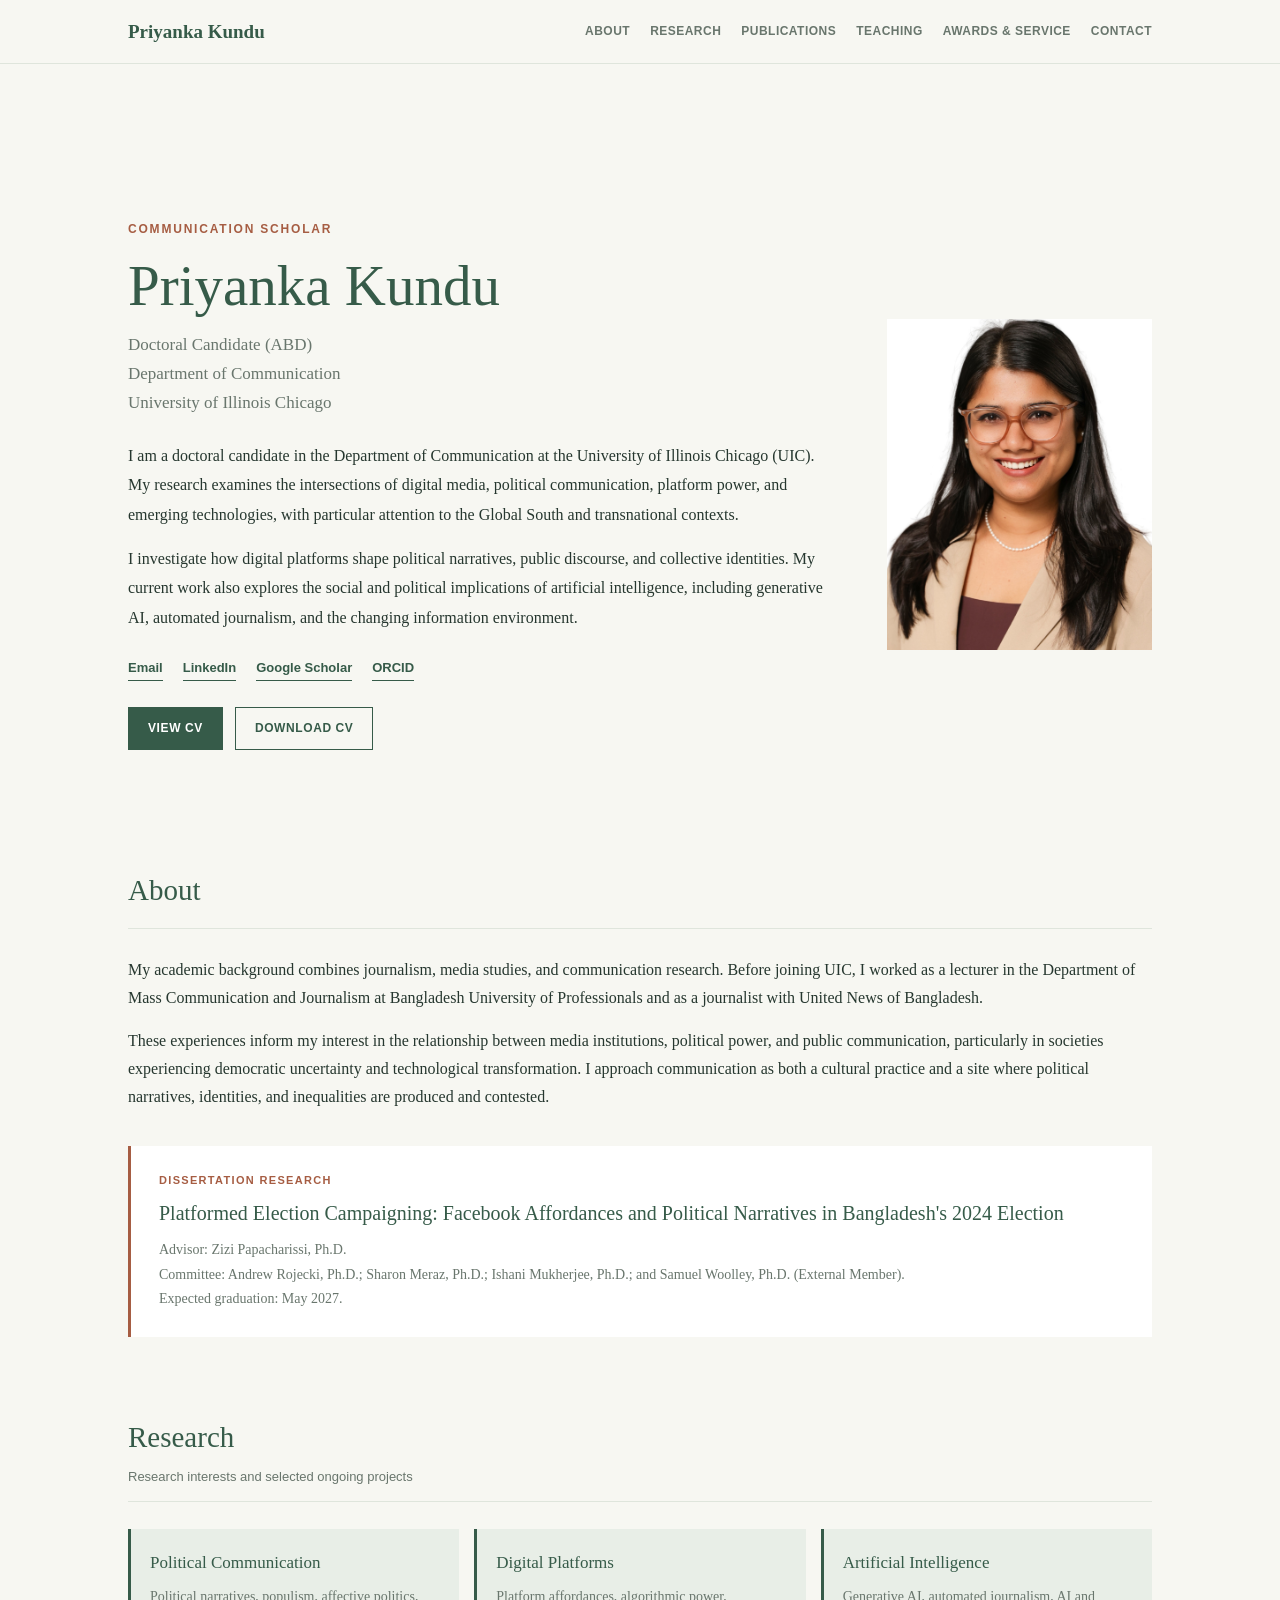
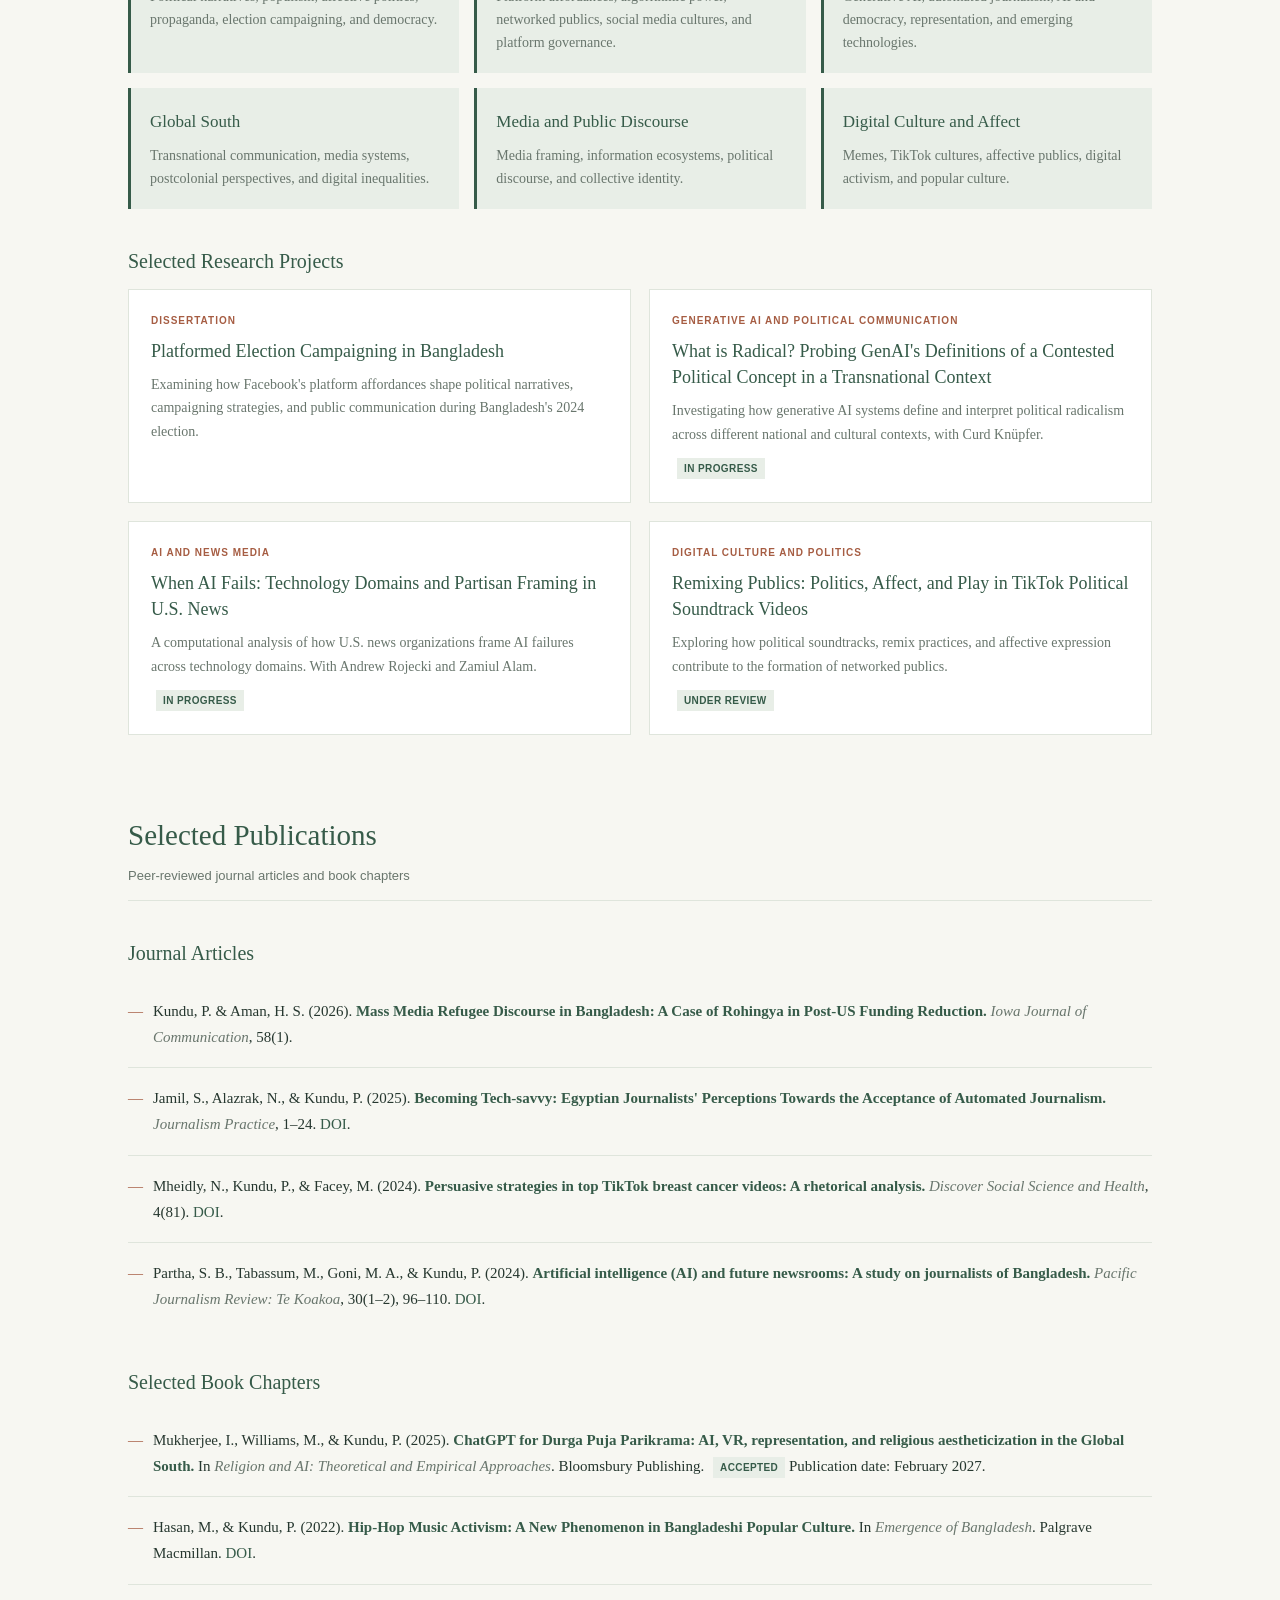
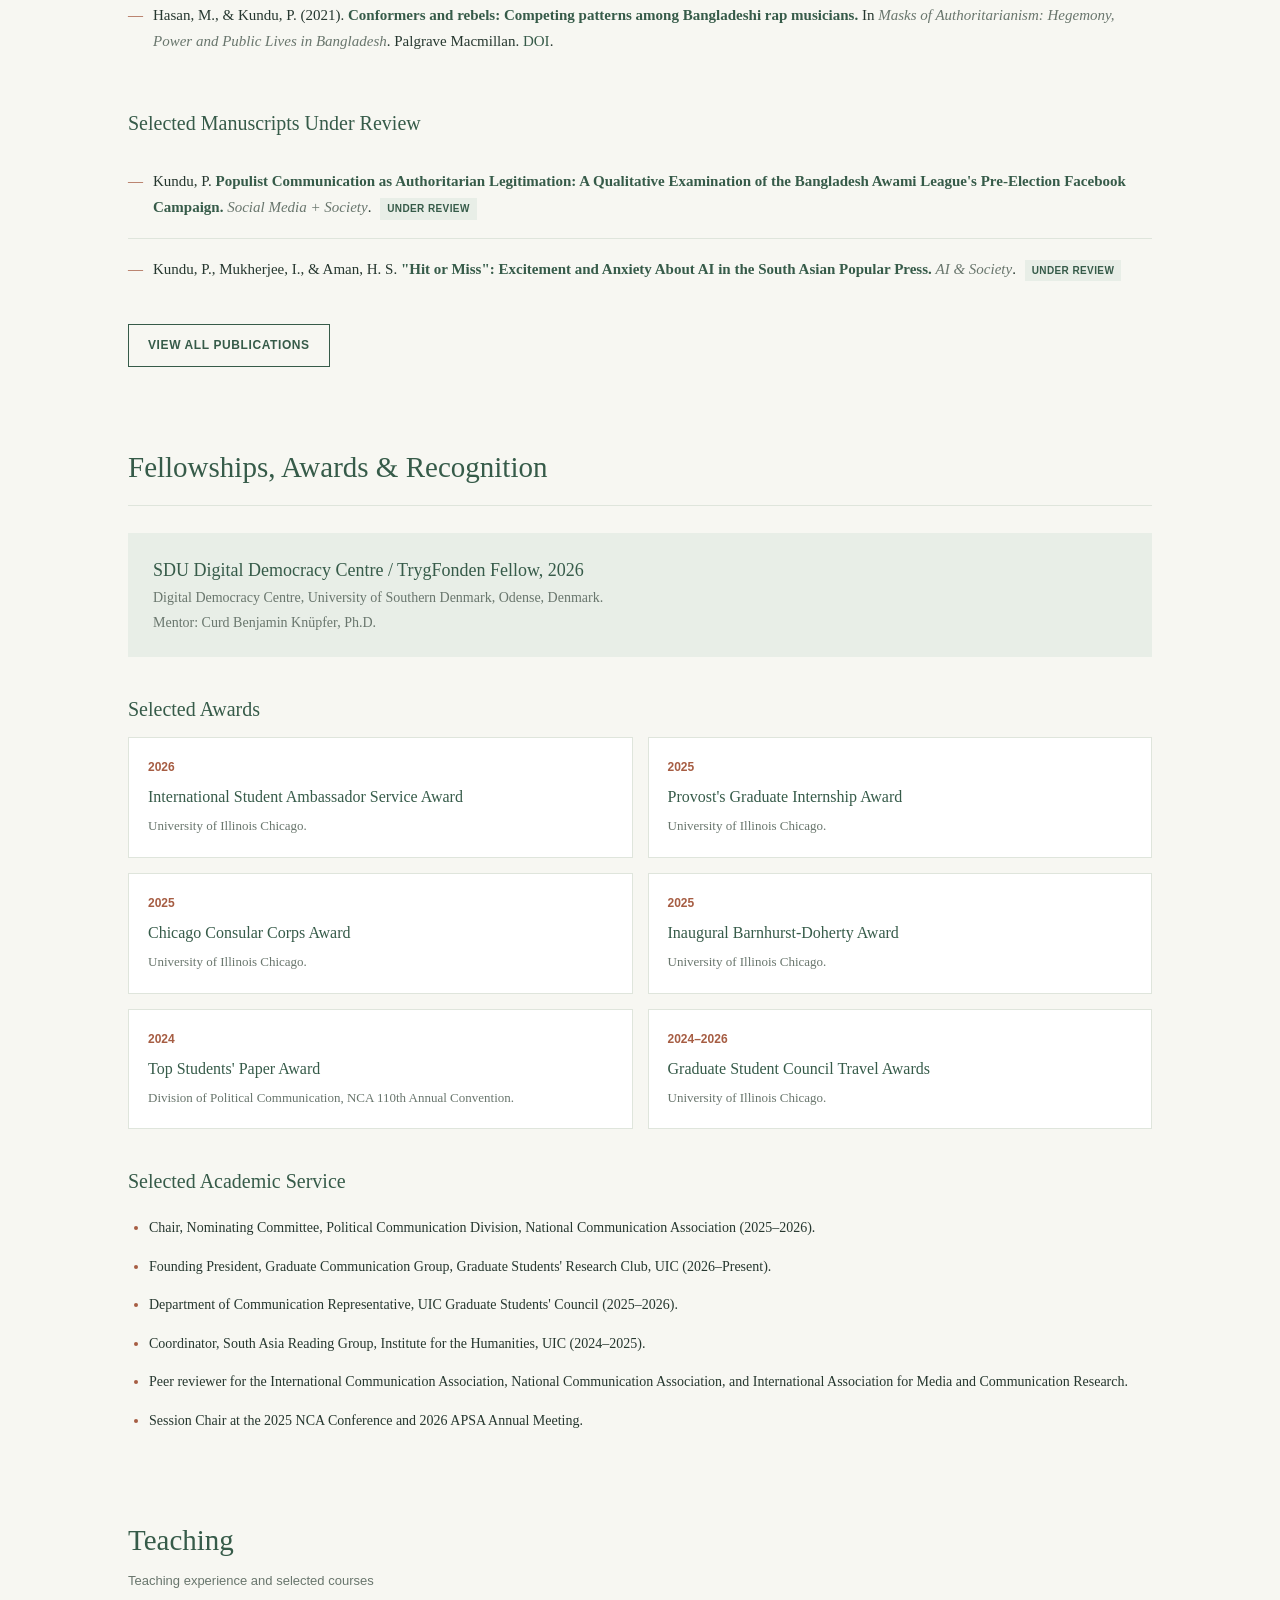
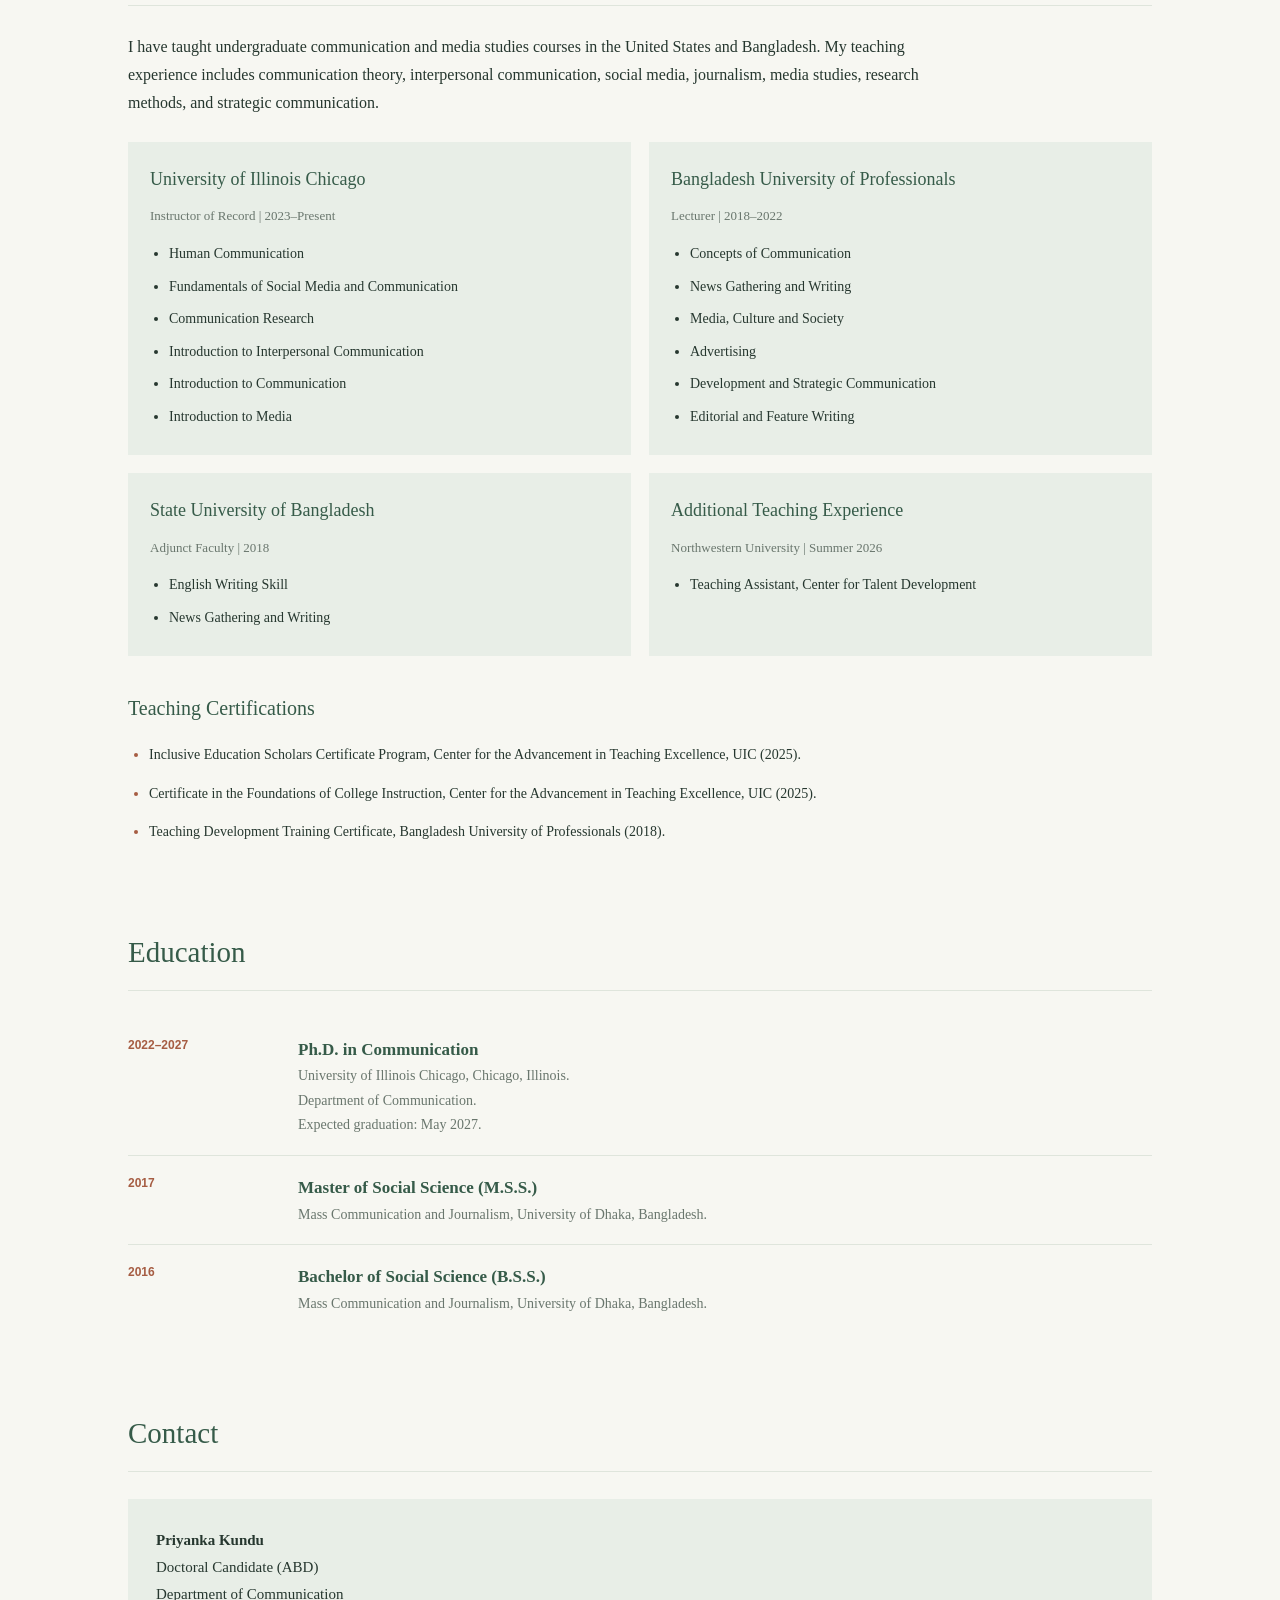
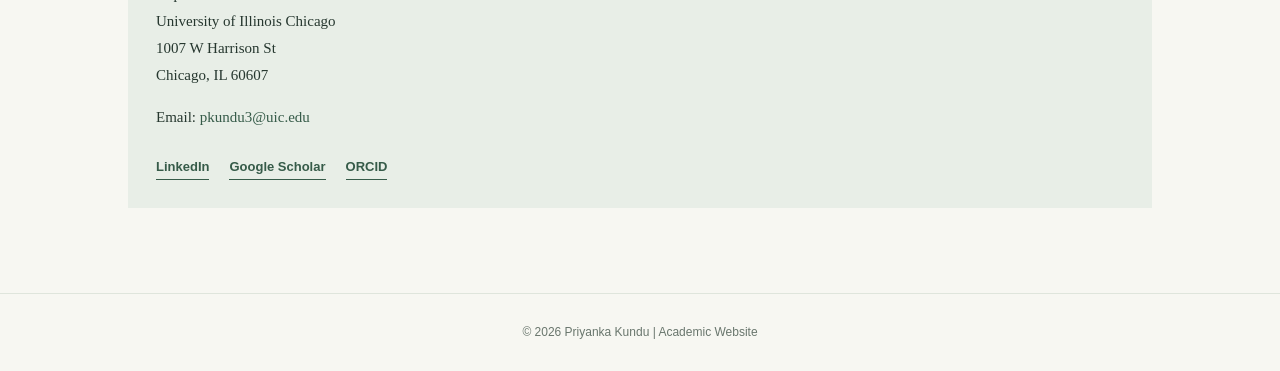
==== commit af756f38: "update files" ====
--- a/index.html
+++ b/index.html
@@ -6,7 +6,7 @@
 
     <title>Priyanka Kundu | Communication Scholar</title>
 
-    <meta name="description" content="Academic website of Priyanka Kundu, doctoral candidate in Communication at the University of Illinois Chicago. Her research examines digital media, political communication, platform affordances, artificial intelligence, and the Global South.">
+    <meta name="description" content="Priyanka Kundu is a doctoral candidate in Communication at the University of Illinois Chicago. Her research examines digital media, political communication, platform affordances, artificial intelligence, and the Global South.">
 
     <style>
         :root {
@@ -18,7 +18,7 @@
             --green-light: #e8eee7;
             --accent: #a65d43;
             --border: #dfe5dc;
-            --max-width: 1120px;
+            --max-width: 1080px;
         }
 
         * {
@@ -55,7 +55,7 @@
             position: sticky;
             top: 0;
             z-index: 100;
-            background: rgba(247, 247, 242, 0.96);
+            background: rgba(247, 247, 242, 0.97);
             border-bottom: 1px solid var(--border);
             backdrop-filter: blur(10px);
         }
@@ -71,17 +71,17 @@
         }
 
         .brand {
-            font-size: 18px;
+            color: var(--green);
+            font-size: 19px;
             font-weight: bold;
-            color: var(--green);
             white-space: nowrap;
         }
 
         nav {
             display: flex;
             flex-wrap: wrap;
-            gap: 18px;
             justify-content: flex-end;
+            gap: 20px;
         }
 
         nav a {
@@ -102,7 +102,7 @@
         main {
             max-width: var(--max-width);
             margin: auto;
-            padding: 55px 28px 90px;
+            padding: 55px 28px 85px;
         }
 
         section {
@@ -111,7 +111,7 @@
         }
 
         .section-heading {
-            margin-bottom: 28px;
+            margin-bottom: 27px;
             padding-bottom: 12px;
             border-bottom: 1px solid var(--border);
         }
@@ -123,7 +123,7 @@
         }
 
         .section-heading p {
-            margin-top: 5px;
+            margin-top: 4px;
             color: var(--muted);
             font-family: Arial, sans-serif;
             font-size: 13px;
@@ -133,10 +133,10 @@
 
         .hero {
             display: grid;
-            grid-template-columns: 1fr 270px;
+            grid-template-columns: 1fr 265px;
             gap: 55px;
             align-items: center;
-            padding: 25px 0 45px;
+            padding: 25px 0 40px;
         }
 
         .eyebrow {
@@ -151,7 +151,7 @@
 
         .hero h1 {
             color: var(--green);
-            font-size: clamp(38px, 5vw, 56px);
+            font-size: clamp(40px, 5vw, 57px);
             font-weight: normal;
             line-height: 1.12;
             margin-bottom: 13px;
@@ -159,18 +159,19 @@
 
         .hero-title {
             color: var(--muted);
-            font-size: 18px;
-            margin-bottom: 22px;
+            font-size: 17px;
+            line-height: 1.7;
+            margin-bottom: 23px;
         }
 
         .hero-description {
-            max-width: 720px;
-            font-size: 17px;
+            max-width: 710px;
+            font-size: 16px;
             line-height: 1.85;
         }
 
         .hero-description + .hero-description {
-            margin-top: 13px;
+            margin-top: 14px;
         }
 
         .profile-image-container {
@@ -191,7 +192,7 @@
         .contact-links {
             display: flex;
             flex-wrap: wrap;
-            gap: 10px 18px;
+            gap: 10px 20px;
             margin-top: 25px;
             font-family: Arial, sans-serif;
             font-size: 13px;
@@ -206,7 +207,7 @@
             display: flex;
             flex-wrap: wrap;
             gap: 12px;
-            margin-top: 27px;
+            margin-top: 26px;
         }
 
         .button {
@@ -248,7 +249,7 @@
 
         .interest-card {
             background: var(--green-light);
-            padding: 20px;
+            padding: 19px;
             border-left: 3px solid var(--green);
         }
 
@@ -265,22 +266,242 @@
             line-height: 1.65;
         }
 
-        /* General content */
-
-        .content-block {
-            margin-bottom: 38px;
-        }
-
-        .content-block h3 {
+        /* Dissertation */
+
+        .dissertation {
+            margin-top: 35px;
+            padding: 25px 28px;
+            background: var(--surface);
+            border-left: 3px solid var(--accent);
+        }
+
+        .dissertation .label {
+            color: var(--accent);
+            font-family: Arial, sans-serif;
+            font-size: 11px;
+            font-weight: bold;
+            letter-spacing: 0.12em;
+            text-transform: uppercase;
+            margin-bottom: 8px;
+        }
+
+        .dissertation h3 {
             color: var(--green);
             font-size: 20px;
             font-weight: normal;
-            margin-bottom: 17px;
-        }
+            line-height: 1.5;
+            margin-bottom: 10px;
+        }
+
+        .dissertation p {
+            color: var(--muted);
+            font-size: 14px;
+        }
+
+        /* Selected publications */
+
+        .publication-list {
+            list-style: none;
+        }
+
+        .publication-list li {
+            position: relative;
+            padding: 17px 0 17px 25px;
+            border-bottom: 1px solid var(--border);
+            font-size: 15px;
+            line-height: 1.75;
+        }
+
+        .publication-list li::before {
+            content: "—";
+            position: absolute;
+            left: 0;
+            color: var(--accent);
+        }
+
+        .publication-list li:last-child {
+            border-bottom: none;
+        }
+
+        .publication-list strong {
+            color: var(--green);
+        }
+
+        .publication-list em {
+            color: var(--muted);
+        }
+
+        .status {
+            display: inline-block;
+            margin-left: 5px;
+            padding: 2px 7px;
+            background: var(--green-light);
+            color: var(--green);
+            font-family: Arial, sans-serif;
+            font-size: 10px;
+            font-weight: bold;
+            letter-spacing: 0.04em;
+            text-transform: uppercase;
+        }
+
+        .content-subheading {
+            color: var(--green);
+            font-size: 20px;
+            font-weight: normal;
+            margin: 35px 0 10px;
+        }
+
+        /* Research projects */
+
+        .project-grid {
+            display: grid;
+            grid-template-columns: repeat(2, 1fr);
+            gap: 18px;
+        }
+
+        .project-card {
+            padding: 22px;
+            background: var(--surface);
+            border: 1px solid var(--border);
+        }
+
+        .project-card h3 {
+            color: var(--green);
+            font-size: 18px;
+            font-weight: normal;
+            line-height: 1.45;
+            margin-bottom: 9px;
+        }
+
+        .project-card p {
+            color: var(--muted);
+            font-size: 14px;
+            line-height: 1.7;
+        }
+
+        .project-card .project-type {
+            color: var(--accent);
+            font-family: Arial, sans-serif;
+            font-size: 10px;
+            font-weight: bold;
+            letter-spacing: 0.1em;
+            text-transform: uppercase;
+            margin-bottom: 8px;
+        }
+
+        /* Teaching */
+
+        .teaching-intro {
+            max-width: 850px;
+            margin-bottom: 25px;
+        }
+
+        .teaching-grid {
+            display: grid;
+            grid-template-columns: repeat(2, 1fr);
+            gap: 18px;
+        }
+
+        .teaching-card {
+            padding: 22px;
+            background: var(--green-light);
+        }
+
+        .teaching-card h3 {
+            color: var(--green);
+            font-size: 18px;
+            font-weight: normal;
+            margin-bottom: 10px;
+        }
+
+        .teaching-card p {
+            color: var(--muted);
+            font-size: 13px;
+            margin-bottom: 10px;
+        }
+
+        .teaching-card ul {
+            padding-left: 19px;
+            font-size: 14px;
+        }
+
+        .teaching-card li {
+            padding: 4px 0;
+        }
+
+        /* Awards */
+
+        .award-grid {
+            display: grid;
+            grid-template-columns: repeat(2, 1fr);
+            gap: 15px;
+        }
+
+        .award-card {
+            padding: 19px;
+            background: var(--surface);
+            border: 1px solid var(--border);
+        }
+
+        .award-card .year {
+            color: var(--accent);
+            font-family: Arial, sans-serif;
+            font-size: 12px;
+            font-weight: bold;
+            margin-bottom: 5px;
+        }
+
+        .award-card h3 {
+            color: var(--green);
+            font-size: 16px;
+            font-weight: normal;
+        }
+
+        .award-card p {
+            color: var(--muted);
+            font-size: 13px;
+            margin-top: 4px;
+        }
+
+        /* Fellowship */
+
+        .fellowship {
+            margin-top: 25px;
+            padding: 22px 25px;
+            background: var(--green-light);
+        }
+
+        .fellowship h3 {
+            color: var(--green);
+            font-size: 18px;
+            font-weight: normal;
+        }
+
+        .fellowship p {
+            color: var(--muted);
+            font-size: 14px;
+        }
+
+        /* Service */
+
+        .service-list {
+            padding-left: 21px;
+        }
+
+        .service-list li {
+            padding: 7px 0;
+            font-size: 14px;
+        }
+
+        .service-list li::marker {
+            color: var(--accent);
+        }
+
+        /* Education */
 
         .entry {
             display: grid;
-            grid-template-columns: 175px 1fr;
+            grid-template-columns: 145px 1fr;
             gap: 25px;
             padding: 17px 0;
             border-bottom: 1px solid var(--border);
@@ -295,171 +516,35 @@
             font-family: Arial, sans-serif;
             font-size: 12px;
             font-weight: bold;
-            letter-spacing: 0.04em;
-            text-transform: uppercase;
-        }
-
-        .entry-content h4 {
+        }
+
+        .entry-content h3 {
             color: var(--green);
             font-size: 17px;
             font-weight: bold;
-            margin-bottom: 3px;
         }
 
         .entry-content p {
             color: var(--muted);
             font-size: 14px;
-            line-height: 1.7;
-        }
-
-        .entry-content p + p {
-            margin-top: 5px;
-        }
-
-        /* Publications */
-
-        .publication-list {
-            list-style: none;
-            counter-reset: publication;
-        }
-
-        .publication-list li {
-            counter-increment: publication;
-            position: relative;
-            padding: 15px 0 15px 35px;
-            border-bottom: 1px solid var(--border);
+        }
+
+        /* Contact */
+
+        .contact-box {
+            padding: 28px;
+            background: var(--green-light);
+        }
+
+        .contact-box p {
             font-size: 15px;
-            line-height: 1.75;
-        }
-
-        .publication-list li::before {
-            content: counter(publication) ".";
-            position: absolute;
-            left: 0;
-            top: 15px;
-            color: var(--accent);
-            font-family: Arial, sans-serif;
-            font-size: 13px;
-            font-weight: bold;
-        }
-
-        .publication-list li:last-child {
-            border-bottom: none;
-        }
-
-        .publication-list strong {
-            color: var(--green);
-        }
-
-        .publication-list em {
-            color: var(--muted);
-        }
-
-        .status {
-            display: inline-block;
-            margin-left: 5px;
-            padding: 2px 7px;
-            background: var(--green-light);
-            color: var(--green);
-            font-family: Arial, sans-serif;
-            font-size: 10px;
-            font-weight: bold;
-            letter-spacing: 0.04em;
-            text-transform: uppercase;
-        }
-
-        /* Lists */
-
-        .simple-list {
-            padding-left: 22px;
-        }
-
-        .simple-list li {
-            padding: 8px 0;
-            font-size: 15px;
-            line-height: 1.7;
-        }
-
-        .simple-list li::marker {
-            color: var(--accent);
-        }
-
-        /* Teaching */
-
-        .course-group {
-            margin-bottom: 28px;
-        }
-
-        .course-group h4 {
-            color: var(--green);
-            font-size: 17px;
-            font-weight: normal;
-            margin-bottom: 12px;
-        }
-
-        .course-list {
-            list-style: none;
-            counter-reset: course;
-        }
-
-        .course-list li {
-            counter-increment: course;
-            padding: 7px 0 7px 30px;
-            position: relative;
-            border-bottom: 1px solid var(--border);
-            font-size: 14px;
-        }
-
-        .course-list li::before {
-            content: counter(course) ".";
-            position: absolute;
-            left: 0;
-            color: var(--accent);
-            font-family: Arial, sans-serif;
-            font-size: 12px;
-            font-weight: bold;
-        }
-
-        /* Awards and service */
-
-        .subsection {
-            margin-bottom: 38px;
-        }
-
-        .subsection h3 {
-            color: var(--green);
-            font-size: 20px;
-            font-weight: normal;
-            margin-bottom: 12px;
-        }
-
-        .reference-grid {
-            display: grid;
-            grid-template-columns: repeat(2, 1fr);
-            gap: 20px;
-        }
-
-        .reference-card {
-            padding: 20px;
-            background: var(--green-light);
-        }
-
-        .reference-card h4 {
-            color: var(--green);
-            font-size: 17px;
-            margin-bottom: 5px;
-        }
-
-        .reference-card p {
-            color: var(--muted);
-            font-size: 14px;
-            line-height: 1.7;
+            line-height: 1.8;
         }
 
         /* Footer */
 
         footer {
-            padding: 30px 20px;
+            padding: 28px 20px;
             border-top: 1px solid var(--border);
             text-align: center;
             color: var(--muted);
@@ -506,11 +591,13 @@
             }
 
             .hero h1 {
-                font-size: 39px;
+                font-size: 40px;
             }
 
             .interest-grid,
-            .reference-grid {
+            .project-grid,
+            .teaching-grid,
+            .award-grid {
                 grid-template-columns: 1fr;
             }
 
@@ -537,13 +624,11 @@
         <a href="#home" class="brand">Priyanka Kundu</a>
 
         <nav>
+            <a href="#about">About</a>
             <a href="#research">Research</a>
             <a href="#publications">Publications</a>
-            <a href="#presentations">Presentations</a>
             <a href="#teaching">Teaching</a>
-            <a href="#awards">Awards</a>
-            <a href="#service">Service</a>
-            <a href="#education">Education</a>
+            <a href="#awards">Awards & Service</a>
             <a href="#contact">Contact</a>
         </nav>
     </div>
@@ -552,7 +637,7 @@
 
 <main>
 
-    <!-- HOME / INTRODUCTION -->
+    <!-- ABOUT -->
 
     <section class="hero" id="home">
 
@@ -562,7 +647,8 @@
             <h1>Priyanka Kundu</h1>
 
             <p class="hero-title">
-                Doctoral Candidate (ABD), Department of Communication<br>
+                Doctoral Candidate (ABD)<br>
+                Department of Communication<br>
                 University of Illinois Chicago
             </p>
 
@@ -576,18 +662,12 @@
             </p>
 
             <p class="hero-description">
-                My work investigates how digital platforms shape political
-                narratives, public discourse, and collective identities. I
-                am also interested in the social and political implications
-                of artificial intelligence, including the ways generative AI
-                systems influence information environments, representation,
-                and democratic communication.
-            </p>
-
-            <p class="hero-description">
-                My dissertation examines platformed election campaigning
-                through an analysis of Facebook affordances and political
-                narratives during Bangladesh's 2024 election.
+                I investigate how digital platforms shape political
+                narratives, public discourse, and collective identities.
+                My current work also explores the social and political
+                implications of artificial intelligence, including
+                generative AI, automated journalism, and the changing
+                information environment.
             </p>
 
             <div class="contact-links">
@@ -634,13 +714,63 @@
     </section>
 
 
-    <!-- RESEARCH INTERESTS -->
+    <!-- ABOUT / RESEARCH PROFILE -->
+
+    <section id="about">
+
+        <div class="section-heading">
+            <h2>About</h2>
+        </div>
+
+        <p>
+            My academic background combines journalism, media studies,
+            and communication research. Before joining UIC, I worked
+            as a lecturer in the Department of Mass Communication and
+            Journalism at Bangladesh University of Professionals and
+            as a journalist with United News of Bangladesh.
+        </p>
+
+        <p style="margin-top: 15px;">
+            These experiences inform my interest in the relationship
+            between media institutions, political power, and public
+            communication, particularly in societies experiencing
+            democratic uncertainty and technological transformation.
+            I approach communication as both a cultural practice and
+            a site where political narratives, identities, and
+            inequalities are produced and contested.
+        </p>
+
+        <div class="dissertation">
+            <div class="label">Dissertation Research</div>
+
+            <h3>
+                Platformed Election Campaigning: Facebook Affordances
+                and Political Narratives in Bangladesh's 2024 Election
+            </h3>
+
+            <p>
+                Advisor: Zizi Papacharissi, Ph.D.
+            </p>
+
+            <p>
+                Committee: Andrew Rojecki, Ph.D.; Sharon Meraz, Ph.D.;
+                Ishani Mukherjee, Ph.D.; and Samuel Woolley, Ph.D.
+                (External Member).
+            </p>
+
+            <p>Expected graduation: May 2027.</p>
+        </div>
+
+    </section>
+
+
+    <!-- RESEARCH -->
 
     <section id="research">
 
         <div class="section-heading">
             <h2>Research</h2>
-            <p>Research interests, ongoing projects, and scholarly work</p>
+            <p>Research interests and selected ongoing projects</p>
         </div>
 
         <div class="interest-grid">
@@ -649,8 +779,7 @@
                 <h3>Political Communication</h3>
                 <p>
                     Political narratives, populism, affective politics,
-                    propaganda, election campaigning, and democratic
-                    communication.
+                    propaganda, election campaigning, and democracy.
                 </p>
             </div>
 
@@ -666,17 +795,15 @@
                 <h3>Artificial Intelligence</h3>
                 <p>
                     Generative AI, automated journalism, AI and democracy,
-                    AI representation, and the social implications of
-                    emerging technologies.
+                    representation, and emerging technologies.
                 </p>
             </div>
 
             <div class="interest-card">
                 <h3>Global South</h3>
                 <p>
-                    Transnational communication, postcolonial perspectives,
-                    media systems, and digital inequalities in South Asia
-                    and other Global South contexts.
+                    Transnational communication, media systems,
+                    postcolonial perspectives, and digital inequalities.
                 </p>
             </div>
 
@@ -684,43 +811,94 @@
                 <h3>Media and Public Discourse</h3>
                 <p>
                     Media framing, information ecosystems, political
-                    discourse, collective identity, and public opinion.
+                    discourse, and collective identity.
                 </p>
             </div>
 
             <div class="interest-card">
                 <h3>Digital Culture and Affect</h3>
                 <p>
-                    Memes, TikTok cultures, affective publics, digital
-                    activism, popular culture, and political expression.
-                </p>
-            </div>
-
-        </div>
-
-        <div class="content-block" style="margin-top: 40px;">
-            <h3>Dissertation</h3>
-
-            <p>
-                <strong>
-                    Platformed Election Campaigning: Facebook Affordances
-                    and Political Narratives in Bangladesh's 2024 Election
-                </strong>
-            </p>
-
-            <p>
-                Advisor: Zizi Papacharissi, Ph.D.
-            </p>
-
-            <p>
-                Committee: Andrew Rojecki, Ph.D.; Sharon Meraz, Ph.D.;
-                Ishani Mukherjee, Ph.D.; and Samuel Woolley, Ph.D.
-                (External Member).
-            </p>
-
-            <p>
-                Expected graduation: May 2027.
-            </p>
+                    Memes, TikTok cultures, affective publics,
+                    digital activism, and popular culture.
+                </p>
+            </div>
+
+        </div>
+
+
+        <h3 class="content-subheading">Selected Research Projects</h3>
+
+        <div class="project-grid">
+
+            <div class="project-card">
+                <div class="project-type">Dissertation</div>
+
+                <h3>
+                    Platformed Election Campaigning in Bangladesh
+                </h3>
+
+                <p>
+                    Examining how Facebook's platform affordances shape
+                    political narratives, campaigning strategies,
+                    and public communication during Bangladesh's
+                    2024 election.
+                </p>
+            </div>
+
+            <div class="project-card">
+                <div class="project-type">Generative AI and Political Communication</div>
+
+                <h3>
+                    What is Radical? Probing GenAI's Definitions of a
+                    Contested Political Concept in a Transnational Context
+                </h3>
+
+                <p>
+                    Investigating how generative AI systems define and
+                    interpret political radicalism across different
+                    national and cultural contexts, with Curd Knüpfer.
+                </p>
+                <p style="margin-top: 10px;">
+                    <span class="status">In Progress</span>
+                </p>
+            </div>
+
+            <div class="project-card">
+                <div class="project-type">AI and News Media</div>
+
+                <h3>
+                    When AI Fails: Technology Domains and Partisan
+                    Framing in U.S. News
+                </h3>
+
+                <p>
+                    A computational analysis of how U.S. news organizations
+                    frame AI failures across technology domains.
+                    With Andrew Rojecki and Zamiul Alam.
+                </p>
+                <p style="margin-top: 10px;">
+                    <span class="status">In Progress</span>
+                </p>
+            </div>
+
+            <div class="project-card">
+                <div class="project-type">Digital Culture and Politics</div>
+
+                <h3>
+                    Remixing Publics: Politics, Affect, and Play in
+                    TikTok Political Soundtrack Videos
+                </h3>
+
+                <p>
+                    Exploring how political soundtracks, remix practices,
+                    and affective expression contribute to the formation
+                    of networked publics.
+                </p>
+                <p style="margin-top: 10px;">
+                    <span class="status">Under Review</span>
+                </p>
+            </div>
+
         </div>
 
     </section>
@@ -731,444 +909,342 @@
     <section id="publications">
 
         <div class="section-heading">
-            <h2>Publications</h2>
-            <p>Peer-reviewed journal articles, book chapters, and manuscripts</p>
-        </div>
-
-        <div class="content-block">
-
-            <h3>Peer-Reviewed Journal Articles</h3>
-
-            <ol class="publication-list">
-
-                <li>
-                    Kundu, P. &amp; Aman, H. S. (2026).
-                    <strong>
-                        Mass Media Refugee Discourse in Bangladesh:
-                        A Case of Rohingya in Post-US Funding Reduction.
-                    </strong>
-                    <em>Iowa Journal of Communication</em>, 58(1).
-                </li>
-
-                <li>
-                    Jamil, S., Alazrak, N., &amp; Kundu, P. (2025).
-                    <strong>
-                        Becoming Tech-savvy: Egyptian Journalists'
-                        Perceptions Towards the Acceptance of Automated
-                        Journalism.
-                    </strong>
-                    <em>Journalism Practice</em>, 1–24.
-                    <a href="https://doi.org/10.1080/17512786.2025.2581817"
-                       target="_blank" rel="noopener">DOI</a>.
-                </li>
-
-                <li>
-                    Mheidly, N., Kundu, P., &amp; Facey, M. (2024).
-                    <strong>
-                        Persuasive strategies in top TikTok breast cancer
-                        videos: A rhetorical analysis.
-                    </strong>
-                    <em>Discover Social Science and Health</em>, 4(81).
-                    <a href="https://doi.org/10.1007/s44155-024-00142-9"
-                       target="_blank" rel="noopener">DOI</a>.
-                </li>
-
-                <li>
-                    Partha, S. B., Tabassum, M., Goni, M. A., &amp;
-                    Kundu, P. (2024).
-                    <strong>
-                        Artificial intelligence (AI) and future newsrooms:
-                        A study on journalists of Bangladesh.
-                    </strong>
-                    <em>Pacific Journalism Review: Te Koakoa</em>,
-                    30(1–2), 96–110.
-                    <a href="https://doi.org/10.24135/pjr.v30i1and2.1235"
-                       target="_blank" rel="noopener">DOI</a>.
-                </li>
-
-            </ol>
-
-        </div>
-
-
-        <div class="content-block">
-
-            <h3>Peer-Reviewed Book Chapters</h3>
-
-            <ol class="publication-list">
-
-                <li>
-                    Mukherjee, I., Williams, M., &amp; Kundu, P. (2025).
-                    <strong>
-                        ChatGPT for Durga Puja Parikrama: AI, VR,
-                        representation, and religious aestheticization
-                        in the Global South.
-                    </strong>
-                    In T. Ruth (Ed.), <em>Religion and AI: Theoretical
-                    and Empirical Approaches</em>. Bloomsbury Publishing.
-                    <span class="status">Accepted</span>
-                    Publication date: February 4, 2027.
-                </li>
-
-                <li>
-                    Hasan, M., &amp; Kundu, P. (2022).
-                    <strong>
-                        Hip-Hop Music Activism: A New Phenomenon in
-                        Bangladeshi Popular Culture.
-                    </strong>
-                    In H. Khondker, O. Muurlink, &amp; A. Ali (Eds.),
-                    <em>Emergence of Bangladesh</em>. Palgrave Macmillan.
-                    <a href="https://doi.org/10.1007/978-981-16-5521-0_23"
-                       target="_blank" rel="noopener">DOI</a>.
-                </li>
-
-                <li>
-                    Hasan, M., &amp; Kundu, P. (2021).
-                    <strong>
-                        Conformers and rebels: Competing patterns among
-                        Bangladeshi rap musicians.
-                    </strong>
-                    In A. E. Ruud &amp; M. Hasan (Eds.),
-                    <em>Masks of Authoritarianism: Hegemony, Power and
-                    Public Lives in Bangladesh</em>. Palgrave Macmillan.
-                    <a href="https://doi.org/10.1007/978-981-16-4314-9_11"
-                       target="_blank" rel="noopener">DOI</a>.
-                </li>
-
-                <li>
-                    Habiba, U., Kundu, P., Rahman, M. G., &amp; Rahman, M.
-                    (2017).
-                    <strong>
-                        Freedom of Expression in Bangladesh in the Context
-                        of Bloggers' Killings.
-                    </strong>
-                    In E. Frey, M. Rahman, &amp; H. El Bour (Eds.),
-                    <em>Negotiating Journalism Core Values and Cultural
-                    Diversities</em>. Nordicom.
-                    <a href="https://www.nordicom.gu.se/en/node/38814"
-                       target="_blank" rel="noopener">Available online</a>.
-                </li>
-
-            </ol>
-
-        </div>
-
-
-        <div class="content-block">
-
-            <h3>Under Review and In-Progress Articles</h3>
-
-            <ol class="publication-list">
-
-                <li>
-                    Kundu, P., &amp; Kim, Donna.
-                    <strong>
-                        Remixing Publics: Politics, Affect, and Play in
-                        TikTok Political Soundtrack Videos.
-                    </strong>
-                    <em>International Journal of Communication</em>,
-                    "Good Vibes Only" Special Issue.
-                    <span class="status">Under Review</span>
-                </li>
-
-                <li>
-                    Kundu, P.
-                    <strong>
-                        Populist Communication as Authoritarian
-                        Legitimation: A Qualitative Examination of the
-                        Bangladesh Awami League's Pre-Election Facebook
-                        Campaign.
-                    </strong>
-                    <em>Social Media + Society</em>.
-                    <span class="status">Under Review</span>
-                </li>
-
-                <li>
-                    Kundu, P., Mukherjee, I., &amp; Aman, H. S.
-                    <strong>
-                        "Hit or Miss": Excitement and Anxiety About AI
-                        in the South Asian Popular Press.
-                    </strong>
-                    <em>AI &amp; Society</em>.
-                    <span class="status">Under Review</span>
-                </li>
-
-                <li>
-                    Jamil, S., Okela, A., Kundu, P., &amp; Arandas, M.
-                    <strong>
-                        Beyond the digital threshold: Exploring the
-                        Egyptian rural women's experiences of digital
-                        divide.
-                    </strong>
-                    <em>World of Media</em>.
-                    <span class="status">Under Review</span>
-                </li>
-
-                <li>
-                    Kundu, P., &amp; Knüpfer, C. (2026).
-                    <strong>
-                        What is Radical? Probing GenAI's Definitions
-                        of a Contested Political Concept in a
-                        Transnational Context.
-                    </strong>
-                    <span class="status">In Progress</span>
-                </li>
-
-                <li>
-                    Rojecki, A., Kundu, P., &amp; Alam, Z. (2026).
-                    <strong>
-                        When AI Fails: Technology Domains and Partisan
-                        Framing in U.S. News.
-                    </strong>
-                    <span class="status">In Progress</span>
-                </li>
-
-            </ol>
-
-        </div>
-
-    </section>
-
-
-    <!-- CONFERENCE PRESENTATIONS -->
-
-    <section id="presentations">
-
-        <div class="section-heading">
-            <h2>Conference Presentations</h2>
-            <p>Selected competitively selected conference presentations</p>
-        </div>
-
-        <ol class="publication-list">
-
-            <li>
-                Rojecki, A., Kundu, P., &amp; Alam, Z. (2026).
-                <strong>
-                    When AI Fails: Technology Domains and Partisan
-                    Framing in U.S. News.
-                </strong>
-                American Political Science Association (APSA) Annual
-                Meeting &amp; Exhibition, Boston, September 3–6, 2026.
-            </li>
-
-            <li>
-                Kundu, P., &amp; Knüpfer, C. (2026).
-                <strong>
-                    What is Radical? Probing GenAI's Definitions of a
-                    Contested Political Concept in a Transnational Context.
-                </strong>
-                International Communication Association (ICA) 2026
-                Preconference on Global Disruptions: Platforms, Power,
-                and Contested Communication, Cape Town, South Africa.
-            </li>
-
-            <li>
-                Kundu, P. (2026).
-                <strong>
-                    Vibing with Mamdani: Everyday Social Justice through
-                    Joy, Pride, Swag, and Cringe by TikTok Affective Publics.
-                </strong>
-                2026 CDCS Symposium, "Good Vibes Only? How Affects and
-                Emotions Are Mediated for Justice in Digital Culture,"
-                Annenberg School for Communication, University of
-                Pennsylvania, Philadelphia.
-            </li>
-
-            <li>
-                Kundu, P., &amp; Mukherjee, I. (2025).
-                <strong>
-                    Dys-utopian Technologies: Cross-cultural News
-                    Framing of Artificial Intelligence.
-                </strong>
-                National Communication Association (NCA) Conference,
-                Denver, Colorado.
-            </li>
-
-            <li>
-                Kundu, P. (2025).
+            <h2>Selected Publications</h2>
+            <p>Peer-reviewed journal articles and book chapters</p>
+        </div>
+
+        <h3 class="content-subheading">Journal Articles</h3>
+
+        <ul class="publication-list">
+
+            <li>
+                Kundu, P. &amp; Aman, H. S. (2026).
                 <strong>
                     Mass Media Refugee Discourse in Bangladesh:
                     A Case of Rohingya in Post-US Funding Reduction.
                 </strong>
-                National Communication Association (NCA) Conference,
-                Denver, Colorado.
-            </li>
-
-            <li>
-                Kundu, P. (2025).
+                <em>Iowa Journal of Communication</em>, 58(1).
+            </li>
+
+            <li>
+                Jamil, S., Alazrak, N., &amp; Kundu, P. (2025).
                 <strong>
-                    Playful Networked Imitation Publics: A Case Study
-                    on Memes on TikTok.
+                    Becoming Tech-savvy: Egyptian Journalists'
+                    Perceptions Towards the Acceptance of Automated Journalism.
                 </strong>
-                4S 2025 Conference: Reverberations, Seattle, Washington.
-            </li>
-
-            <li>
-                Kundu, P., &amp; Haq, F. (2025).
+                <em>Journalism Practice</em>, 1–24.
+                <a href="https://doi.org/10.1080/17512786.2025.2581817"
+                   target="_blank" rel="noopener">DOI</a>.
+            </li>
+
+            <li>
+                Mheidly, N., Kundu, P., &amp; Facey, M. (2024).
                 <strong>
-                    Political Agendas in Flux: A Comparative Study of
-                    Student Leaders' Digital Agenda-Setting Pattern
-                    Before and After Government Transition in Bangladesh.
+                    Persuasive strategies in top TikTok breast cancer
+                    videos: A rhetorical analysis.
                 </strong>
-                Midwest Political Science Association (MPSA) Conference,
-                Chicago.
-            </li>
-
-            <li>
-                Kundu, P. (2025).
-                <strong>
-                    Framing the "2024 Election" on Facebook: Narrative
-                    Building, Use of Propaganda Techniques, and Platform
-                    Affordances by Competing Political Parties in Bangladesh.
-                </strong>
-                International Communication Association (ICA) Political
-                Communication Division Pre-Conference, Denver.
-            </li>
-
-            <li>
+                <em>Discover Social Science and Health</em>, 4(81).
+                <a href="https://doi.org/10.1007/s44155-024-00142-9"
+                   target="_blank" rel="noopener">DOI</a>.
+            </li>
+
+            <li>
+                Partha, S. B., Tabassum, M., Goni, M. A., &amp;
                 Kundu, P. (2024).
                 <strong>
-                    Platform Affective Populism (PAP): A Study on
-                    Bangladeshi Political Parties' Use of Populism and
-                    Affective Politics in Pre-Election Facebook Campaign.
+                    Artificial intelligence (AI) and future newsrooms:
+                    A study on journalists of Bangladesh.
                 </strong>
-                NCA 110th Annual Convention, New Orleans.
-                <span class="status">Top Students' Paper Award</span>
-                Division of Political Communication.
-            </li>
-
-            <li>
-                Kundu, P., &amp; Meraz, S. (2024).
+                <em>Pacific Journalism Review: Te Koakoa</em>,
+                30(1–2), 96–110.
+                <a href="https://doi.org/10.24135/pjr.v30i1and2.1235"
+                   target="_blank" rel="noopener">DOI</a>.
+            </li>
+
+        </ul>
+
+
+        <h3 class="content-subheading">Selected Book Chapters</h3>
+
+        <ul class="publication-list">
+
+            <li>
+                Mukherjee, I., Williams, M., &amp; Kundu, P. (2025).
                 <strong>
-                    Propaganda by Other Means: Affective Politics on Facebook.
+                    ChatGPT for Durga Puja Parikrama: AI, VR,
+                    representation, and religious aestheticization
+                    in the Global South.
                 </strong>
-                American Political Science Association (APSA) Annual
-                Meeting &amp; Exhibition, Philadelphia.
-            </li>
-
-            <li>
-                Kundu, P. (2024).
+                In <em>Religion and AI: Theoretical and Empirical Approaches</em>.
+                Bloomsbury Publishing.
+                <span class="status">Accepted</span>
+                Publication date: February 2027.
+            </li>
+
+            <li>
+                Hasan, M., &amp; Kundu, P. (2022).
                 <strong>
-                    Affective Populism in Social Networking Platforms:
-                    An Analysis on Bangladesh.
+                    Hip-Hop Music Activism: A New Phenomenon in
+                    Bangladeshi Popular Culture.
                 </strong>
-                American Institute of Bangladesh Studies (AIBS)
-                Conference, University of Texas at Austin.
-            </li>
-
-            <li>
-                Aman, H. S., &amp; Kundu, P. (2022).
+                In <em>Emergence of Bangladesh</em>.
+                Palgrave Macmillan.
+                <a href="https://doi.org/10.1007/978-981-16-5521-0_23"
+                   target="_blank" rel="noopener">DOI</a>.
+            </li>
+
+            <li>
+                Hasan, M., &amp; Kundu, P. (2021).
                 <strong>
-                    Facebook Memes as Criticism: A Semiotic Analysis of
-                    Education Related Memes Posted by University
-                    Students in Bangladesh.
+                    Conformers and rebels: Competing patterns among
+                    Bangladeshi rap musicians.
                 </strong>
-                International Association for Media and Communication
-                Research (IAMCR) Conference, Beijing (online).
-            </li>
-
-            <li>
-                Kundu, P., Tabassum, M., Haq, F., &amp; Partha, S. B. (2022).
+                In <em>Masks of Authoritarianism: Hegemony, Power and
+                Public Lives in Bangladesh</em>.
+                Palgrave Macmillan.
+                <a href="https://doi.org/10.1007/978-981-16-4314-9_11"
+                   target="_blank" rel="noopener">DOI</a>.
+            </li>
+
+        </ul>
+
+
+        <h3 class="content-subheading">Selected Manuscripts Under Review</h3>
+
+        <ul class="publication-list">
+
+            <li>
+                Kundu, P.
                 <strong>
-                    Framing the Fragile: Identity Shift of Rohingya
-                    Refugees in Bangladeshi Media in 2017 and 2021.
+                    Populist Communication as Authoritarian Legitimation:
+                    A Qualitative Examination of the Bangladesh Awami
+                    League's Pre-Election Facebook Campaign.
                 </strong>
-                105th AEJMC Annual Conference, Detroit.
-            </li>
-
-        </ol>
+                <em>Social Media + Society</em>.
+                <span class="status">Under Review</span>
+            </li>
+
+            <li>
+                Kundu, P., Mukherjee, I., &amp; Aman, H. S.
+                <strong>
+                    "Hit or Miss": Excitement and Anxiety About AI
+                    in the South Asian Popular Press.
+                </strong>
+                <em>AI &amp; Society</em>.
+                <span class="status">Under Review</span>
+            </li>
+
+        </ul>
+
+
+        <div style="margin-top: 25px;">
+            <a class="button secondary"
+               href="https://scholar.google.com/citations?user=sZ0dZLEAAAAJ"
+               target="_blank" rel="noopener">
+                View All Publications
+            </a>
+        </div>
 
     </section>
 
 
-    <!-- INVITED TALKS -->
-
-    <section id="talks">
+    <!-- FELLOWSHIP AND AWARDS -->
+
+    <section id="awards">
 
         <div class="section-heading">
-            <h2>Invited Talks and Guest Lectures</h2>
-        </div>
-
-        <ol class="publication-list">
-
-            <li>
-                Kundu, P. (2026).
-                <strong>Political Language and AI.</strong>
-                AI and Democracy, University of Southern Denmark,
-                October 9, 2026.
-            </li>
-
-            <li>
-                Kundu, P. (2025).
-                <strong>Critical AI-Use and Implications in Digital Advocacy.</strong>
-                COMM 425: Digital Advocacy, Department of Communication,
-                University of Illinois Chicago.
-            </li>
-
-            <li>
-                Kundu, P. (2025).
-                <strong>
-                    Semiotic Analysis, Colonial Gaze, and Cinematic Neorealism.
-                </strong>
-                HONS 201: Exploring Culture, Identity, and Migration in
-                Global Media, Honors College, University of Illinois Chicago.
-            </li>
-
-            <li>
-                Kundu, P. (2025).
-                <strong>Intercultural Communication and Language.</strong>
-                COM 202: Intercultural Communication,
-                Stony Brook University.
-            </li>
-
-            <li>
-                Kundu, P. (2025).
-                <strong>Platform Governance, AI and Globalization.</strong>
-                OSUN 212: Globalization, Media &amp; Culture,
-                Bard College, New York.
-            </li>
-
-        </ol>
+            <h2>Fellowships, Awards &amp; Recognition</h2>
+        </div>
+
+        <div class="fellowship">
+            <h3>SDU Digital Democracy Centre / TrygFonden Fellow, 2026</h3>
+
+            <p>
+                Digital Democracy Centre, University of Southern Denmark,
+                Odense, Denmark.
+            </p>
+
+            <p>
+                Mentor: Curd Benjamin Knüpfer, Ph.D.
+            </p>
+        </div>
+
+        <h3 class="content-subheading">Selected Awards</h3>
+
+        <div class="award-grid">
+
+            <div class="award-card">
+                <div class="year">2026</div>
+                <h3>International Student Ambassador Service Award</h3>
+                <p>University of Illinois Chicago.</p>
+            </div>
+
+            <div class="award-card">
+                <div class="year">2025</div>
+                <h3>Provost's Graduate Internship Award</h3>
+                <p>University of Illinois Chicago.</p>
+            </div>
+
+            <div class="award-card">
+                <div class="year">2025</div>
+                <h3>Chicago Consular Corps Award</h3>
+                <p>University of Illinois Chicago.</p>
+            </div>
+
+            <div class="award-card">
+                <div class="year">2025</div>
+                <h3>Inaugural Barnhurst-Doherty Award</h3>
+                <p>University of Illinois Chicago.</p>
+            </div>
+
+            <div class="award-card">
+                <div class="year">2024</div>
+                <h3>Top Students' Paper Award</h3>
+                <p>
+                    Division of Political Communication,
+                    NCA 110th Annual Convention.
+                </p>
+            </div>
+
+            <div class="award-card">
+                <div class="year">2024–2026</div>
+                <h3>Graduate Student Council Travel Awards</h3>
+                <p>University of Illinois Chicago.</p>
+            </div>
+
+        </div>
+
+
+        <h3 class="content-subheading">Selected Academic Service</h3>
+
+        <ul class="service-list">
+            <li>
+                Chair, Nominating Committee, Political Communication
+                Division, National Communication Association (2025–2026).
+            </li>
+
+            <li>
+                Founding President, Graduate Communication Group,
+                Graduate Students' Research Club, UIC (2026–Present).
+            </li>
+
+            <li>
+                Department of Communication Representative,
+                UIC Graduate Students' Council (2025–2026).
+            </li>
+
+            <li>
+                Coordinator, South Asia Reading Group,
+                Institute for the Humanities, UIC (2024–2025).
+            </li>
+
+            <li>
+                Peer reviewer for the International Communication
+                Association, National Communication Association,
+                and International Association for Media and
+                Communication Research.
+            </li>
+
+            <li>
+                Session Chair at the 2025 NCA Conference and
+                2026 APSA Annual Meeting.
+            </li>
+        </ul>
 
     </section>
 
 
-    <!-- PUBLIC SCHOLARSHIP -->
-
-    <section id="public-scholarship">
+    <!-- TEACHING -->
+
+    <section id="teaching">
 
         <div class="section-heading">
-            <h2>Public Scholarship</h2>
-            <p>Selected public-facing writing and commentary</p>
-        </div>
-
-        <ol class="publication-list">
-
-            <li>
-                <strong>
-                    Profit over people: How Facebook fuels 'mob violence'
-                    in post-uprising Bangladesh.
-                </strong>
-                <em>The Business Standard</em>, August 29, 2025.
-                <a href="https://www.tbsnews.net/features/panorama/profit-over-people-how-facebook-fuels-mob-violence-post-uprising-bangladesh"
-                   target="_blank" rel="noopener">Read article</a>.
-            </li>
-
-            <li>
-                <strong>Steps for a safer information landscape.</strong>
-                <em>New Age</em>, December 31, 2023.
-                <a href="https://www.newagebd.net/article/221580/steps-for-a-safer-information-landscape"
-                   target="_blank" rel="noopener">Read article</a>.
-            </li>
-
-            <li>
-                <strong>Is Football Too Political?</strong>
-                <em>The Daily Star</em>, December 17, 2022.
-                <a href="https://www.thedailystar.net/sports/sports-special/fifa-world-cup-2022/news/football-too-political-3198471"
-                   target="_blank" rel="noopener">Read article</a>.
-            </li>
-
-        </ol>
+            <h2>Teaching</h2>
+            <p>Teaching experience and selected courses</p>
+        </div>
+
+        <p class="teaching-intro">
+            I have taught undergraduate communication and media studies
+            courses in the United States and Bangladesh. My teaching
+            experience includes communication theory, interpersonal
+            communication, social media, journalism, media studies,
+            research methods, and strategic communication.
+        </p>
+
+        <div class="teaching-grid">
+
+            <div class="teaching-card">
+                <h3>University of Illinois Chicago</h3>
+                <p>Instructor of Record | 2023–Present</p>
+
+                <ul>
+                    <li>Human Communication</li>
+                    <li>Fundamentals of Social Media and Communication</li>
+                    <li>Communication Research</li>
+                    <li>Introduction to Interpersonal Communication</li>
+                    <li>Introduction to Communication</li>
+                    <li>Introduction to Media</li>
+                </ul>
+            </div>
+
+            <div class="teaching-card">
+                <h3>Bangladesh University of Professionals</h3>
+                <p>Lecturer | 2018–2022</p>
+
+                <ul>
+                    <li>Concepts of Communication</li>
+                    <li>News Gathering and Writing</li>
+                    <li>Media, Culture and Society</li>
+                    <li>Advertising</li>
+                    <li>Development and Strategic Communication</li>
+                    <li>Editorial and Feature Writing</li>
+                </ul>
+            </div>
+
+            <div class="teaching-card">
+                <h3>State University of Bangladesh</h3>
+                <p>Adjunct Faculty | 2018</p>
+
+                <ul>
+                    <li>English Writing Skill</li>
+                    <li>News Gathering and Writing</li>
+                </ul>
+            </div>
+
+            <div class="teaching-card">
+                <h3>Additional Teaching Experience</h3>
+                <p>Northwestern University | Summer 2026</p>
+
+                <ul>
+                    <li>
+                        Teaching Assistant, Center for Talent Development
+                    </li>
+                </ul>
+            </div>
+
+        </div>
+
+
+        <h3 class="content-subheading">Teaching Certifications</h3>
+
+        <ul class="service-list">
+            <li>
+                Inclusive Education Scholars Certificate Program,
+                Center for the Advancement in Teaching Excellence,
+                UIC (2025).
+            </li>
+
+            <li>
+                Certificate in the Foundations of College Instruction,
+                Center for the Advancement in Teaching Excellence,
+                UIC (2025).
+            </li>
+
+            <li>
+                Teaching Development Training Certificate,
+                Bangladesh University of Professionals (2018).
+            </li>
+        </ul>
 
     </section>
 
@@ -1185,15 +1261,11 @@
             <div class="entry-date">2022–2027</div>
 
             <div class="entry-content">
-                <h4>Ph.D. in Communication</h4>
-                <p>University of Illinois Chicago, Chicago, Illinois.</p>
+                <h3>Ph.D. in Communication</h3>
+                <p>
+                    University of Illinois Chicago, Chicago, Illinois.
+                </p>
                 <p>Department of Communication.</p>
-                <p>
-                    Dissertation: <em>Platformed Election Campaigning:
-                    Facebook Affordances and Political Narratives in
-                    Bangladesh's 2024 Election.</em>
-                </p>
-                <p>Advisor: Zizi Papacharissi, Ph.D.</p>
                 <p>Expected graduation: May 2027.</p>
             </div>
         </div>
@@ -1202,10 +1274,10 @@
             <div class="entry-date">2017</div>
 
             <div class="entry-content">
-                <h4>Master of Social Science (M.S.S.)</h4>
+                <h3>Master of Social Science (M.S.S.)</h3>
                 <p>
                     Mass Communication and Journalism,
-                    University of Dhaka, Dhaka, Bangladesh.
+                    University of Dhaka, Bangladesh.
                 </p>
             </div>
         </div>
@@ -1214,733 +1286,12 @@
             <div class="entry-date">2016</div>
 
             <div class="entry-content">
-                <h4>Bachelor of Social Science (B.S.S.)</h4>
+                <h3>Bachelor of Social Science (B.S.S.)</h3>
                 <p>
                     Mass Communication and Journalism,
-                    University of Dhaka, Dhaka, Bangladesh.
-                </p>
-            </div>
-        </div>
-
-    </section>
-
-
-    <!-- FELLOWSHIPS -->
-
-    <section id="fellowships">
-
-        <div class="section-heading">
-            <h2>Fellowships</h2>
-        </div>
-
-        <div class="entry">
-            <div class="entry-date">January–December 2026</div>
-
-            <div class="entry-content">
-                <h4>SDU Digital Democracy Centre / TrygFonden Fellow 2026</h4>
-                <p>
-                    Digital Democracy Centre, University of Southern Denmark,
-                    Odense, Denmark.
-                </p>
-                <p>Mentor: Curd Benjamin Knüpfer, Ph.D.</p>
-            </div>
-        </div>
-
-        <div class="entry">
-            <div class="entry-date">2020–2021</div>
-
-            <div class="entry-content">
-                <h4>International Training Programme (ITP)</h4>
-                <p>
-                    Supported by the Swedish International Development
-                    Cooperation Agency (SIDA), Sweden.
-                </p>
-                <p>
-                    International Training in Media Development in a
-                    Democratic Framework.
-                </p>
-            </div>
-        </div>
-
-    </section>
-
-
-    <!-- EMPLOYMENT -->
-
-    <section id="employment">
-
-        <div class="section-heading">
-            <h2>Employment History</h2>
-        </div>
-
-        <div class="entry">
-            <div class="entry-date">August 2023–Present</div>
-            <div class="entry-content">
-                <h4>Instructor of Record</h4>
-                <p>University of Illinois Chicago, Chicago, Illinois.</p>
-            </div>
-        </div>
-
-        <div class="entry">
-            <div class="entry-date">June–August 2026</div>
-            <div class="entry-content">
-                <h4>Teaching Assistant</h4>
-                <p>
-                    Center for Talent Development, School of Education
-                    and Social Policy, Northwestern University,
-                    Evanston, Illinois.
-                </p>
-            </div>
-        </div>
-
-        <div class="entry">
-            <div class="entry-date">May–August 2025</div>
-            <div class="entry-content">
-                <h4>Graduate Summer Intern</h4>
-                <p>
-                    Office of Global Engagement, University of Illinois
-                    Chicago, Chicago, Illinois.
-                </p>
-            </div>
-        </div>
-
-        <div class="entry">
-            <div class="entry-date">August 2022–August 2023</div>
-            <div class="entry-content">
-                <h4>Graduate Teaching Assistant</h4>
-                <p>University of Illinois Chicago, Chicago, Illinois.</p>
-            </div>
-        </div>
-
-        <div class="entry">
-            <div class="entry-date">October 2018–August 2022</div>
-            <div class="entry-content">
-                <h4>Lecturer, Department of Mass Communication and Journalism</h4>
-                <p>
-                    Bangladesh University of Professionals (BUP),
-                    Mirpur, Dhaka.
-                </p>
-            </div>
-        </div>
-
-        <div class="entry">
-            <div class="entry-date">February–August 2018</div>
-            <div class="entry-content">
-                <h4>Adjunct Faculty, Department of Journalism, Communication and Media Studies</h4>
-                <p>State University of Bangladesh, Dhaka.</p>
-            </div>
-        </div>
-
-        <div class="entry">
-            <div class="entry-date">January–October 2018</div>
-            <div class="entry-content">
-                <h4>Staff Reporter</h4>
-                <p>United News of Bangladesh (UNB), Dhaka.</p>
-            </div>
-        </div>
-
-        <div class="entry">
-            <div class="entry-date">January 2016–December 2017</div>
-            <div class="entry-content">
-                <h4>Feature Contributor</h4>
-                <p>Daily Prothom Alo, Dhaka.</p>
-            </div>
-        </div>
-
-    </section>
-
-
-    <!-- TEACHING -->
-
-    <section id="teaching">
-
-        <div class="section-heading">
-            <h2>Teaching Experience</h2>
-            <p>Courses taught at UIC and other institutions</p>
-        </div>
-
-        <div class="course-group">
-            <h4>University of Illinois Chicago (UIC), Chicago, Illinois</h4>
-
-            <ol class="course-list">
-                <li>
-                    COMM 100: Human Communication
-                    <span class="status">
-                        Fall 2023, Spring 2024, Fall 2024, Spring 2025,
-                        Fall 2025, Spring 2026
-                    </span>
-                </li>
-                <li>COMM 140: Fundamentals of Social Media and Communication — Fall 2026</li>
-                <li>COMM 301: Communication Research — Summer 2026</li>
-                <li>COMM 102: Introduction to Interpersonal Communication — Summer 2025, Summer 2024</li>
-                <li>COMM 101: Introduction to Communication — Spring 2023</li>
-                <li>COMM 103: Introduction to Media — Fall 2022</li>
-            </ol>
-        </div>
-
-        <div class="course-group">
-            <h4>
-                Bangladesh University of Professionals (BUP),
-                Mirpur, Dhaka (2018–2022)
-            </h4>
-
-            <ol class="course-list">
-                <li>MCJ 1101: Concepts of Communication</li>
-                <li>MCJ 1208: News Gathering and Writing</li>
-                <li>MCJ 2312: Editing: Print and Electronic Media</li>
-                <li>MCJ 2420: Economic Process and Institutions</li>
-                <li>MCJ 3523: Script Writing for Radio, Television and Film</li>
-                <li>MCJ 3522: Media, Culture and Society</li>
-                <li>MCJ 3524: Newspaper Editing and Makeup</li>
-                <li>MCJ 3627: Advertising</li>
-                <li>MCJ 4838: Editorial and Feature Writing</li>
-                <li>MCJ 4732: Development and Strategic Communication</li>
-            </ol>
-        </div>
-
-        <div class="course-group">
-            <h4>State University of Bangladesh, Dhaka (2018)</h4>
-
-            <ol class="course-list">
-                <li>JCMS 104: English Writing Skill</li>
-                <li>JCMS 103: News Gathering and Writing</li>
-            </ol>
-        </div>
-
-    </section>
-
-
-    <!-- CERTIFICATIONS -->
-
-    <section id="certifications">
-
-        <div class="section-heading">
-            <h2>Certifications and Professional Development</h2>
-        </div>
-
-        <div class="subsection">
-            <h3>Certifications</h3>
-
-            <ul class="simple-list">
-                <li>
-                    2025 — Inclusive Education Scholars Certificate Program,
-                    Center for the Advancement in Teaching Excellence (CATE),
-                    University of Illinois Chicago.
-                </li>
-                <li>
-                    2025 — Certificate in the Foundations of College
-                    Instruction, CATE, University of Illinois Chicago.
-                </li>
-                <li>
-                    2018 — Teaching Development Training Certificate,
-                    Bangladesh University of Professionals.
-                </li>
-            </ul>
-        </div>
-
-        <div class="subsection">
-            <h3>Short Courses</h3>
-
-            <ul class="simple-list">
-                <li>
-                    2025 — Developing Students' AI Literacies,
-                    Center for the Advancement in Teaching Excellence (CATE),
-                    University of Illinois Chicago.
-                </li>
-            </ul>
-        </div>
-
-        <div class="subsection">
-            <h3>Workshops</h3>
-
-            <ul class="simple-list">
-                <li>
-                    August 20, 2025 — Creating an Inclusive Syllabus,
-                    CATE, University of Illinois Chicago.
-                </li>
-                <li>
-                    August 20, 2025 — AI Planning: Proactive Approaches
-                    to Navigating AI Use in Your Courses, CATE,
-                    University of Illinois Chicago.
-                </li>
-                <li>
-                    August 28, 2025 — Rubrics Revealed: A Multipurpose
-                    Tool for Enhancing Feedback Clarity and Grading
-                    Consistency, CATE, University of Illinois Chicago.
-                </li>
-                <li>
-                    September 10, 2025 — Active Reading: Increasing
-                    Student Engagement with Social Annotation Tools,
-                    CATE, University of Illinois Chicago.
-                </li>
-                <li>
-                    September 11, 2025 — Writing an Effective Teaching
-                    Statement: For Faculty &amp; Instructors, CATE,
-                    University of Illinois Chicago.
-                </li>
-                <li>
-                    September 17, 2025 — Hot Moments: Preventing and
-                    Navigating Difficult Discussions, CATE,
-                    University of Illinois Chicago.
-                </li>
-            </ul>
-        </div>
-
-        <div class="subsection">
-            <h3>Professional Training</h3>
-
-            <ol class="publication-list">
-                <li>
-                    2026 — 15th Annual Doctoral Consortium of the
-                    International Communication Association Conference,
-                    Communication and Technology Division,
-                    Cape Town, South Africa.
-                </li>
-                <li>
-                    2025 — Connecting Scholars: Research Mentorship and
-                    Publishing Pathways for Early Career Scholars
-                    Investigating Emerging Technologies, Communication,
-                    and Equity. Workshop series funded by an NCA
-                    Advancing the Discipline Grant.
-                </li>
-                <li>
-                    2025 — National Communication Association Doctoral
-                    Honors Seminar, University of Tennessee, Knoxville.
-                </li>
-                <li>
-                    2024 — 14th Midwest Winter Workshop,
-                    University of Wisconsin–Madison.
-                </li>
-                <li>2021 — Train the e-Trainers Certificate, DW Academia.</li>
-                <li>
-                    2018 — Teachers' Development Training Certificate,
-                    Bangladesh University of Professionals.
-                </li>
-                <li>
-                    2018 — Gender Sensitive Reporting Certificate,
-                    Fojo Media Institute, Sweden, and Management
-                    Resources Initiatives, Bangladesh.
-                </li>
-                <li>
-                    2018 — Conflict Sensitive Journalism Training
-                    Certificate, BNNRC and Internews, Dhaka.
-                </li>
-                <li>
-                    2018 — Fact-Checking and Verification Training
-                    Certificate, BNNRC and Internews, Dhaka.
-                </li>
-                <li>
-                    2018 — News Reporting on Scientific Research
-                    Certificate, icddr,b, Dhaka.
-                </li>
-            </ol>
-        </div>
-
-    </section>
-
-
-    <!-- AWARDS -->
-
-    <section id="awards">
-
-        <div class="section-heading">
-            <h2>Grants, Awards and Recognition</h2>
-        </div>
-
-        <div class="subsection">
-            <h3>Grants</h3>
-
-            <ul class="simple-list">
-                <li>
-                    2025 — ICA Political Communication Division Travel Grant
-                    ($400).
-                </li>
-                <li>
-                    2024 — Students Caucus Travel Grant, National
-                    Communication Association ($200).
-                </li>
-                <li>
-                    2024 and 2022 — American Institute of Bangladesh
-                    Studies Conference Travel Grants ($500).
-                </li>
-                <li>
-                    2021 (two grants) and 2020 — Bangladesh University
-                    Grants Commission and Bangladesh University of
-                    Professionals Research Grants ($1,500, $1,500,
-                    and $2,000).
-                </li>
-                <li>
-                    2015 — Shared Horizon Project Research Assistantship
-                    Grant, Finance Ministry of Norway and University
-                    of Oslo ($1,000).
-                </li>
-            </ul>
-        </div>
-
-        <div class="subsection">
-            <h3>Awards</h3>
-
-            <ul class="simple-list">
-                <li>
-                    2026 — International Student Ambassador Service Award
-                    (ISASA), University of Illinois Chicago ($500).
-                </li>
-                <li>
-                    2025 — Provost's Graduate Internship Award (PGIA),
-                    University of Illinois Chicago ($5,000).
-                </li>
-                <li>
-                    2025 — Chicago Consular Corps Award,
-                    University of Illinois Chicago ($1,000).
-                </li>
-                <li>
-                    2025 — Inaugural Barnhurst-Doherty Award,
-                    University of Illinois Chicago ($750).
-                </li>
-                <li>
-                    2024, 2025, and 2026 — UIC Graduate Student Council
-                    Travel Awards ($350, $500, and $550).
-                </li>
-                <li>
-                    2024 and 2025 — UIC Graduate College Student
-                    Presenter Awards ($150).
-                </li>
-                <li>
-                    2024 — Top Students' Paper Award, Division of
-                    Political Communication, NCA 110th Annual Convention.
-                </li>
-                <li>
-                    2019 — Best Paper Award, 3rd National Conclave:
-                    Communication 4.0, Institute of Media Studies,
-                    Bhubaneswar, India.
-                </li>
-                <li>
-                    2019 — Global Investigative Journalism Network
-                    Conference Travel Award, Hamburg, Germany ($1,000).
-                </li>
-                <li>
-                    2019 — 1st Global International Conference Travel
-                    Award, Nepal ($500).
-                </li>
-                <li>
-                    2019 — 3rd National Conclave: Communication 4.0
-                    Travel Award, India ($500).
-                </li>
-            </ul>
-        </div>
-
-        <div class="subsection">
-            <h3>Honors and Recognitions</h3>
-
-            <ul class="simple-list">
-                <li>
-                    2024 — Semi-Finalist, 3M Thesis Competition,
-                    University of Illinois Chicago.
-                </li>
-                <li>
-                    2017 — Ruqayyah Memorial Merit Scholarship,
-                    University of Dhaka.
-                </li>
-                <li>
-                    2016 — Professor Sitara Parvin Memorial Scholarship,
-                    University of Dhaka.
-                </li>
-                <li>
-                    2016 — Education Board General Scholarship.
-                </li>
-            </ul>
-        </div>
-
-    </section>
-
-
-    <!-- SERVICE -->
-
-    <section id="service">
-
-        <div class="section-heading">
-            <h2>Academic Service and Leadership</h2>
-        </div>
-
-        <div class="subsection">
-            <h3>University Service</h3>
-
-            <ul class="simple-list">
-                <li>
-                    2025–2026 — Department of Communication Representative,
-                    Graduate Students' Council, University of Illinois Chicago.
-                </li>
-                <li>
-                    2024–2025 — Coordinator, South Asia Reading Group,
-                    Institute for the Humanities, University of Illinois Chicago.
-                </li>
-                <li>
-                    2021 — Graduate Advisor, Master's Batch 2021,
-                    Department of Mass Communication and Journalism,
-                    Bangladesh University of Professionals.
-                </li>
-                <li>
-                    2020 — Member Secretary and Drafting Coordinator,
-                    MSS Curriculum Development Committee, Department
-                    of Mass Communication and Journalism,
-                    Bangladesh University of Professionals.
-                </li>
-                <li>
-                    2019–2020 — Undergraduate Students Advisor,
-                    Department of Mass Communication and Journalism,
-                    Bangladesh University of Professionals.
-                </li>
-                <li>
-                    2019–2020 — Faculty Advisor, Bangladesh University
-                    of Professionals Photographic Society.
-                </li>
-                <li>
-                    2019–2021 — University Undergraduate Admission
-                    Committee, Bangladesh University of Professionals.
-                </li>
-            </ul>
-        </div>
-
-
-        <div class="subsection">
-            <h3>Student Research Advisement and Mentorship</h3>
-
-            <ol class="publication-list">
-
-                <li>
-                    2021 — Hasib Shah Aman, Batch 2018, Department of
-                    Mass Communication and Journalism, Bangladesh
-                    University of Professionals.
-                    <strong>
-                        Social Media Meme as a Form of Criticism and
-                        Protest: A Critical Analysis from a Bangladeshi
-                        Perspective.
-                    </strong>
-                </li>
-
-                <li>
-                    2021 — Gazi Hanzala Galib, Batch 2018, Department of
-                    Mass Communication and Journalism, Bangladesh
-                    University of Professionals.
-                    <strong>
-                        Hate Speech against Religious Minorities in
-                        Bangladesh: An Analysis.
-                    </strong>
-                </li>
-
-                <li>
-                    2020 — Jahidul Islam Jobair, Batch 2017, Department
-                    of Mass Communication and Journalism, Bangladesh
-                    University of Professionals.
-                    <strong>
-                        Correlation between the Work Environment and
-                        the Job Satisfaction: A Study on Bangladeshi
-                        Photojournalists.
-                    </strong>
-                </li>
-
-                <li>
-                    2020 — Sahmiha Sultana Ruhi, Batch 2017, Department
-                    of Mass Communication and Journalism, Bangladesh
-                    University of Professionals.
-                    <strong>
-                        Communication Pattern in Drug-Rehabilitation
-                        Centers: An Analysis on Dhaka.
-                    </strong>
-                </li>
-
-                <li>
-                    2020–2021 — Internship Supervisor, Batch 2018.
-                    Supervised seven undergraduate students during
-                    their academic internships.
-                </li>
-
-            </ol>
-        </div>
-
-
-        <div class="subsection">
-            <h3>Peer Reviewer</h3>
-
-            <ul class="simple-list">
-                <li>
-                    International Communication Association (ICA)
-                    Conference — 2022, 2023, and 2024.
-                </li>
-                <li>
-                    National Communication Association (NCA)
-                    Conference — 2024, 2025, and 2026.
-                </li>
-                <li>
-                    International Association for Media and Communication
-                    Research (IAMCR) Conference — 2021, 2022, 2023,
-                    and 2024.
-                </li>
-            </ul>
-        </div>
-
-
-        <div class="subsection">
-            <h3>Session Chair</h3>
-
-            <ol class="publication-list">
-                <li>
-                    2026 — "AI, Credibility, and Knowledge: Can AI Foster
-                    an Informed Citizenry?" APSA Annual Meeting and
-                    Exhibition, Boston.
-                </li>
-                <li>
-                    2025 — "Political Messaging in New Media,"
-                    Political Communication Division, NCA Conference,
-                    Denver.
-                </li>
-                <li>
-                    2025 — "Digital Space and Beyond: Migrant Labor,
-                    Misinformation, and Digital Feminism Across
-                    Asian/Pacific and American Spheres," Asian/Pacific
-                    American Communication Studies Division,
-                    NCA Conference, Denver.
-                </li>
-            </ol>
-        </div>
-
-
-        <div class="subsection">
-            <h3>Leadership and Volunteering</h3>
-
-            <ol class="publication-list">
-                <li>
-                    2025–2026 — Chair, Nominating Committee,
-                    Political Communication Division, National
-                    Communication Association.
-                </li>
-                <li>
-                    2026–Present — Founding President, Graduate
-                    Communication Group, Graduate Students' Research
-                    Club, Department of Communication,
-                    University of Illinois Chicago.
-                </li>
-                <li>
-                    2024–2025 — Cultural Secretary,
-                    Bangladesh Students' Association,
-                    University of Illinois Chicago.
-                </li>
-                <li>
-                    2023 — Member and Communication Leader,
-                    University of Illinois Chicago Graduate
-                    Employees Organization.
-                </li>
-                <li>
-                    2024 — First Friends Program,
-                    Office of International Students,
-                    University of Illinois Chicago.
-                </li>
-                <li>
-                    2024 — Mentoring International Students,
-                    Department of Communication,
-                    University of Illinois Chicago.
-                </li>
-            </ol>
-        </div>
-
-    </section>
-
-
-    <!-- SCHOLARLY MEMBERSHIPS -->
-
-    <section id="memberships">
-
-        <div class="section-heading">
-            <h2>Scholarly Affiliations and Memberships</h2>
-        </div>
-
-        <ul class="simple-list">
-            <li>
-                International Communication Association (ICA) —
-                Member, 2024–Present.
-            </li>
-            <li>
-                Society for Social Studies of Science (4S) —
-                Member, 2025.
-            </li>
-            <li>
-                Midwest Political Science Association (MPSA) —
-                Member, 2024.
-            </li>
-            <li>
-                American Political Science Association (APSA) —
-                Member, 2024 and 2026.
-            </li>
-            <li>
-                National Communication Association (NCA) —
-                Member, 2024–Present.
-            </li>
-        </ul>
-
-    </section>
-
-
-    <!-- REFERENCES -->
-
-    <section id="references">
-
-        <div class="section-heading">
-            <h2>References</h2>
-        </div>
-
-        <div class="reference-grid">
-
-            <div class="reference-card">
-                <h4>Zizi Papacharissi, Ph.D.</h4>
-                <p>
-                    Professor<br>
-                    Department of Communication<br>
-                    University of Illinois Chicago
-                </p>
-                <p>
-                    <a href="mailto:zizi@uic.edu">zizi@uic.edu</a>
-                </p>
-            </div>
-
-            <div class="reference-card">
-                <h4>Andrew Rojecki, Ph.D.</h4>
-                <p>
-                    Professor<br>
-                    Department of Communication<br>
-                    University of Illinois Chicago
-                </p>
-                <p>
-                    <a href="mailto:arojecki@uic.edu">
-                        arojecki@uic.edu
-                    </a>
-                </p>
-            </div>
-
-            <div class="reference-card">
-                <h4>Ishani Mukherjee, Ph.D.</h4>
-                <p>
-                    Clinical Assistant Professor<br>
-                    Department of Communication<br>
-                    University of Illinois Chicago
-                </p>
-                <p>
-                    <a href="mailto:imukhe2@uic.edu">
-                        imukhe2@uic.edu
-                    </a>
-                </p>
-            </div>
-
-            <div class="reference-card">
-                <h4>Curd Knüpfer, Ph.D.</h4>
-                <p>
-                    Associate Professor of Political Communication<br>
-                    University of Southern Denmark
-                </p>
-                <p>
-                    <a href="mailto:curd@sdu.dk">curd@sdu.dk</a>
-                </p>
-            </div>
-
+                    University of Dhaka, Bangladesh.
+                </p>
+            </div>
         </div>
 
     </section>
@@ -1954,34 +1305,38 @@
             <h2>Contact</h2>
         </div>
 
-        <p>
-            Priyanka Kundu<br>
-            Doctoral Candidate (ABD)<br>
-            Department of Communication<br>
-            University of Illinois Chicago<br>
-            1007 W Harrison St<br>
-            Chicago, IL 60607
-        </p>
-
-        <p style="margin-top: 12px;">
-            Email:
-            <a href="mailto:pkundu3@uic.edu">pkundu3@uic.edu</a>
-        </p>
-
-        <div class="contact-links">
-            <a href="https://www.linkedin.com/in/priyanka-k-047700188/" target="_blank" rel="noopener">
-                LinkedIn
-            </a>
-
-            <a href="https://scholar.google.com/citations?user=sZ0dZLEAAAAJ&hl=en"
-               target="_blank" rel="noopener">
-                Google Scholar
-            </a>
-
-            <a href="https://orcid.org/0000-0001-8716-7038"
-               target="_blank" rel="noopener">
-                ORCID
-            </a>
+        <div class="contact-box">
+
+            <p>
+                <strong>Priyanka Kundu</strong><br>
+                Doctoral Candidate (ABD)<br>
+                Department of Communication<br>
+                University of Illinois Chicago<br>
+                1007 W Harrison St<br>
+                Chicago, IL 60607
+            </p>
+
+            <p style="margin-top: 15px;">
+                Email:
+                <a href="mailto:pkundu3@uic.edu">pkundu3@uic.edu</a>
+            </p>
+
+            <div class="contact-links">
+                <a href="YOUR_LINKEDIN_URL" target="_blank" rel="noopener">
+                    LinkedIn
+                </a>
+
+                <a href="https://scholar.google.com/citations?user=sZ0dZLEAAAAJ"
+                   target="_blank" rel="noopener">
+                    Google Scholar
+                </a>
+
+                <a href="https://orcid.org/0000-0001-8716-7038"
+                   target="_blank" rel="noopener">
+                    ORCID
+                </a>
+            </div>
+
         </div>
 
     </section>
@@ -1990,10 +1345,7 @@
 
 
 <footer>
-    <p>
-        © 2026 Priyanka Kundu.
-        Academic website.
-    </p>
+    <p>© 2026 Priyanka Kundu | Academic Website</p>
 </footer>
 
 </body>
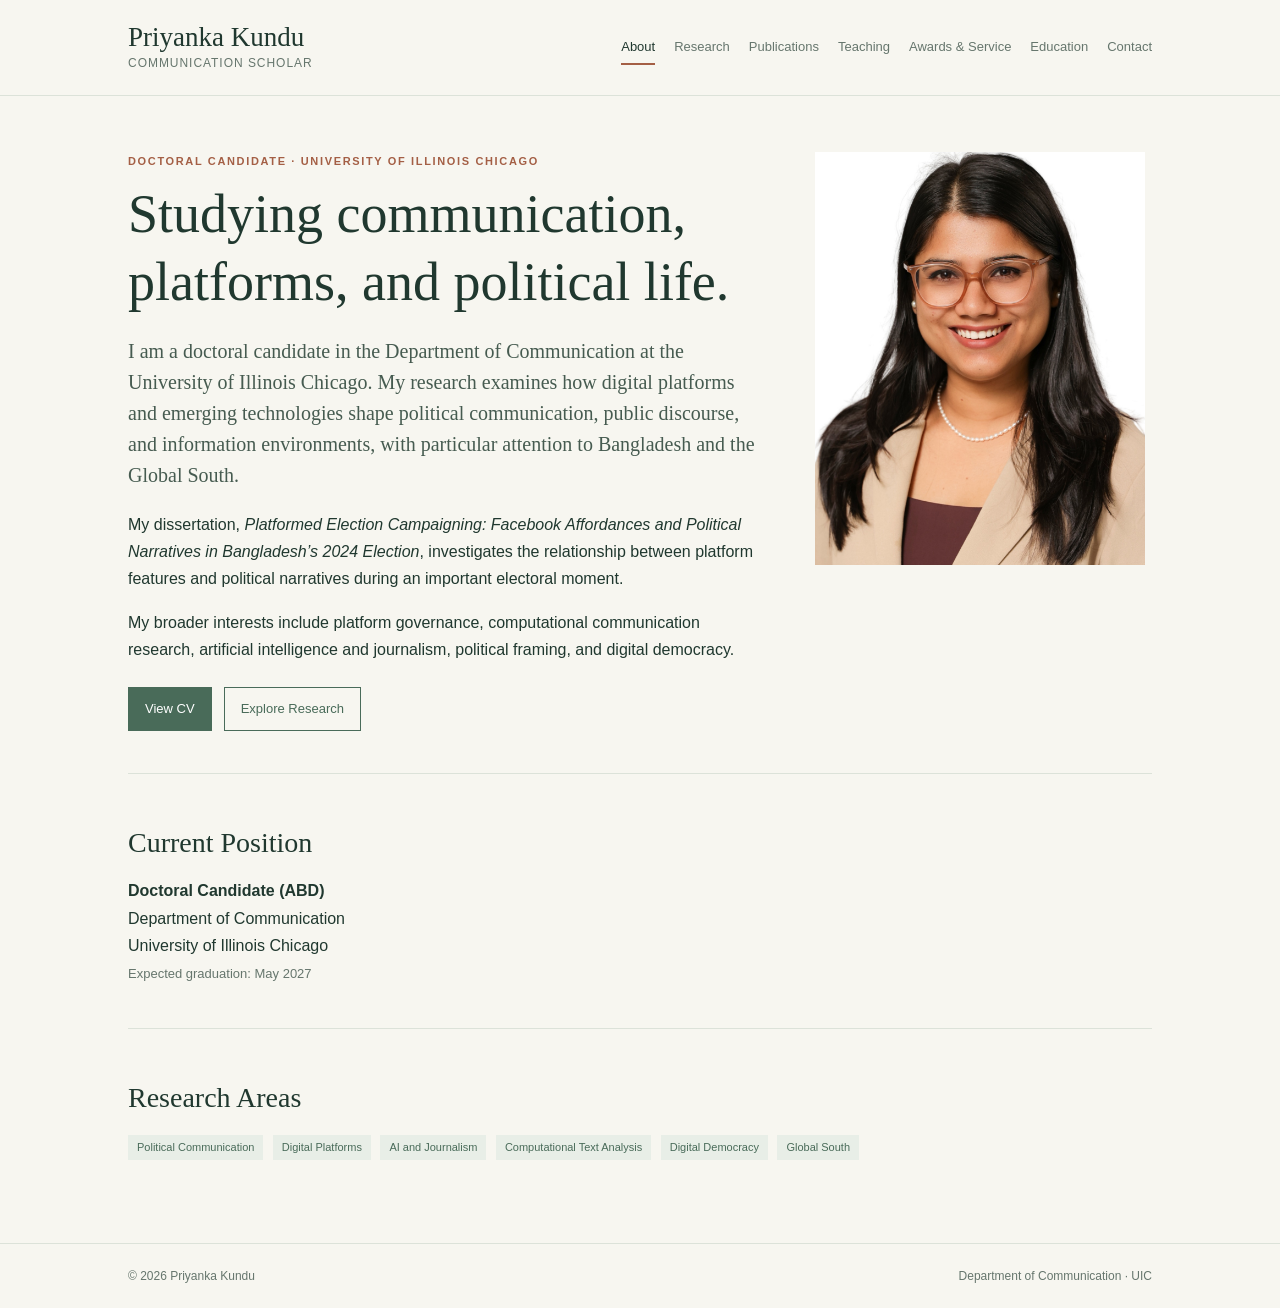
==== commit 56fa3d25: "update files" ====
--- a/index.html
+++ b/index.html
@@ -2,1350 +2,117 @@
 <html lang="en">
 <head>
     <meta charset="UTF-8">
-    <meta name="viewport" content="width=device-width, initial-scale=1.0">
-
-    <title>Priyanka Kundu | Communication Scholar</title>
-
-    <meta name="description" content="Priyanka Kundu is a doctoral candidate in Communication at the University of Illinois Chicago. Her research examines digital media, political communication, platform affordances, artificial intelligence, and the Global South.">
-
-    <style>
-        :root {
-            --background: #f7f7f2;
-            --surface: #ffffff;
-            --text: #26372f;
-            --muted: #69766d;
-            --green: #365b49;
-            --green-light: #e8eee7;
-            --accent: #a65d43;
-            --border: #dfe5dc;
-            --max-width: 1080px;
-        }
-
-        * {
-            box-sizing: border-box;
-            margin: 0;
-            padding: 0;
-        }
-
-        html {
-            scroll-behavior: smooth;
-            scroll-padding-top: 90px;
-        }
-
-        body {
-            background: var(--background);
-            color: var(--text);
-            font-family: Georgia, "Times New Roman", serif;
-            font-size: 16px;
-            line-height: 1.75;
-        }
-
-        a {
-            color: var(--green);
-            text-decoration: none;
-        }
-
-        a:hover {
-            color: var(--accent);
-        }
-
-        /* Navigation */
-
-        header {
-            position: sticky;
-            top: 0;
-            z-index: 100;
-            background: rgba(247, 247, 242, 0.97);
-            border-bottom: 1px solid var(--border);
-            backdrop-filter: blur(10px);
-        }
-
-        .navigation {
-            max-width: var(--max-width);
-            margin: auto;
-            padding: 15px 28px;
-            display: flex;
-            align-items: center;
-            justify-content: space-between;
-            gap: 20px;
-        }
-
-        .brand {
-            color: var(--green);
-            font-size: 19px;
-            font-weight: bold;
-            white-space: nowrap;
-        }
-
-        nav {
-            display: flex;
-            flex-wrap: wrap;
-            justify-content: flex-end;
-            gap: 20px;
-        }
-
-        nav a {
-            color: var(--muted);
-            font-family: Arial, sans-serif;
-            font-size: 12px;
-            font-weight: 600;
-            letter-spacing: 0.04em;
-            text-transform: uppercase;
-        }
-
-        nav a:hover {
-            color: var(--accent);
-        }
-
-        /* Main layout */
-
-        main {
-            max-width: var(--max-width);
-            margin: auto;
-            padding: 55px 28px 85px;
-        }
-
-        section {
-            margin-top: 75px;
-            scroll-margin-top: 95px;
-        }
-
-        .section-heading {
-            margin-bottom: 27px;
-            padding-bottom: 12px;
-            border-bottom: 1px solid var(--border);
-        }
-
-        .section-heading h2 {
-            color: var(--green);
-            font-size: 29px;
-            font-weight: normal;
-        }
-
-        .section-heading p {
-            margin-top: 4px;
-            color: var(--muted);
-            font-family: Arial, sans-serif;
-            font-size: 13px;
-        }
-
-        /* Hero */
-
-        .hero {
-            display: grid;
-            grid-template-columns: 1fr 265px;
-            gap: 55px;
-            align-items: center;
-            padding: 25px 0 40px;
-        }
-
-        .eyebrow {
-            color: var(--accent);
-            font-family: Arial, sans-serif;
-            font-size: 12px;
-            font-weight: bold;
-            letter-spacing: 0.15em;
-            text-transform: uppercase;
-            margin-bottom: 14px;
-        }
-
-        .hero h1 {
-            color: var(--green);
-            font-size: clamp(40px, 5vw, 57px);
-            font-weight: normal;
-            line-height: 1.12;
-            margin-bottom: 13px;
-        }
-
-        .hero-title {
-            color: var(--muted);
-            font-size: 17px;
-            line-height: 1.7;
-            margin-bottom: 23px;
-        }
-
-        .hero-description {
-            max-width: 710px;
-            font-size: 16px;
-            line-height: 1.85;
-        }
-
-        .hero-description + .hero-description {
-            margin-top: 14px;
-        }
-
-        .profile-image-container {
-            width: 100%;
-            aspect-ratio: 4 / 5;
-            overflow: hidden;
-            background: var(--green-light);
-        }
-
-        .profile-image {
-            display: block;
-            width: 100%;
-            height: 100%;
-            object-fit: cover;
-            object-position: center;
-        }
-
-        .contact-links {
-            display: flex;
-            flex-wrap: wrap;
-            gap: 10px 20px;
-            margin-top: 25px;
-            font-family: Arial, sans-serif;
-            font-size: 13px;
-            font-weight: 600;
-        }
-
-        .contact-links a {
-            border-bottom: 1px solid var(--green);
-        }
-
-        .cv-buttons {
-            display: flex;
-            flex-wrap: wrap;
-            gap: 12px;
-            margin-top: 26px;
-        }
-
-        .button {
-            display: inline-block;
-            padding: 10px 19px;
-            border: 1px solid var(--green);
-            background: var(--green);
-            color: white;
-            font-family: Arial, sans-serif;
-            font-size: 12px;
-            font-weight: bold;
-            letter-spacing: 0.05em;
-            text-transform: uppercase;
-            transition: 0.2s ease;
-        }
-
-        .button:hover {
-            background: transparent;
-            color: var(--green);
-        }
-
-        .button.secondary {
-            background: transparent;
-            color: var(--green);
-        }
-
-        .button.secondary:hover {
-            background: var(--green);
-            color: white;
-        }
-
-        /* Research interests */
-
-        .interest-grid {
-            display: grid;
-            grid-template-columns: repeat(3, 1fr);
-            gap: 15px;
-        }
-
-        .interest-card {
-            background: var(--green-light);
-            padding: 19px;
-            border-left: 3px solid var(--green);
-        }
-
-        .interest-card h3 {
-            color: var(--green);
-            font-size: 17px;
-            font-weight: normal;
-            margin-bottom: 7px;
-        }
-
-        .interest-card p {
-            color: var(--muted);
-            font-size: 14px;
-            line-height: 1.65;
-        }
-
-        /* Dissertation */
-
-        .dissertation {
-            margin-top: 35px;
-            padding: 25px 28px;
-            background: var(--surface);
-            border-left: 3px solid var(--accent);
-        }
-
-        .dissertation .label {
-            color: var(--accent);
-            font-family: Arial, sans-serif;
-            font-size: 11px;
-            font-weight: bold;
-            letter-spacing: 0.12em;
-            text-transform: uppercase;
-            margin-bottom: 8px;
-        }
-
-        .dissertation h3 {
-            color: var(--green);
-            font-size: 20px;
-            font-weight: normal;
-            line-height: 1.5;
-            margin-bottom: 10px;
-        }
-
-        .dissertation p {
-            color: var(--muted);
-            font-size: 14px;
-        }
-
-        /* Selected publications */
-
-        .publication-list {
-            list-style: none;
-        }
-
-        .publication-list li {
-            position: relative;
-            padding: 17px 0 17px 25px;
-            border-bottom: 1px solid var(--border);
-            font-size: 15px;
-            line-height: 1.75;
-        }
-
-        .publication-list li::before {
-            content: "—";
-            position: absolute;
-            left: 0;
-            color: var(--accent);
-        }
-
-        .publication-list li:last-child {
-            border-bottom: none;
-        }
-
-        .publication-list strong {
-            color: var(--green);
-        }
-
-        .publication-list em {
-            color: var(--muted);
-        }
-
-        .status {
-            display: inline-block;
-            margin-left: 5px;
-            padding: 2px 7px;
-            background: var(--green-light);
-            color: var(--green);
-            font-family: Arial, sans-serif;
-            font-size: 10px;
-            font-weight: bold;
-            letter-spacing: 0.04em;
-            text-transform: uppercase;
-        }
-
-        .content-subheading {
-            color: var(--green);
-            font-size: 20px;
-            font-weight: normal;
-            margin: 35px 0 10px;
-        }
-
-        /* Research projects */
-
-        .project-grid {
-            display: grid;
-            grid-template-columns: repeat(2, 1fr);
-            gap: 18px;
-        }
-
-        .project-card {
-            padding: 22px;
-            background: var(--surface);
-            border: 1px solid var(--border);
-        }
-
-        .project-card h3 {
-            color: var(--green);
-            font-size: 18px;
-            font-weight: normal;
-            line-height: 1.45;
-            margin-bottom: 9px;
-        }
-
-        .project-card p {
-            color: var(--muted);
-            font-size: 14px;
-            line-height: 1.7;
-        }
-
-        .project-card .project-type {
-            color: var(--accent);
-            font-family: Arial, sans-serif;
-            font-size: 10px;
-            font-weight: bold;
-            letter-spacing: 0.1em;
-            text-transform: uppercase;
-            margin-bottom: 8px;
-        }
-
-        /* Teaching */
-
-        .teaching-intro {
-            max-width: 850px;
-            margin-bottom: 25px;
-        }
-
-        .teaching-grid {
-            display: grid;
-            grid-template-columns: repeat(2, 1fr);
-            gap: 18px;
-        }
-
-        .teaching-card {
-            padding: 22px;
-            background: var(--green-light);
-        }
-
-        .teaching-card h3 {
-            color: var(--green);
-            font-size: 18px;
-            font-weight: normal;
-            margin-bottom: 10px;
-        }
-
-        .teaching-card p {
-            color: var(--muted);
-            font-size: 13px;
-            margin-bottom: 10px;
-        }
-
-        .teaching-card ul {
-            padding-left: 19px;
-            font-size: 14px;
-        }
-
-        .teaching-card li {
-            padding: 4px 0;
-        }
-
-        /* Awards */
-
-        .award-grid {
-            display: grid;
-            grid-template-columns: repeat(2, 1fr);
-            gap: 15px;
-        }
-
-        .award-card {
-            padding: 19px;
-            background: var(--surface);
-            border: 1px solid var(--border);
-        }
-
-        .award-card .year {
-            color: var(--accent);
-            font-family: Arial, sans-serif;
-            font-size: 12px;
-            font-weight: bold;
-            margin-bottom: 5px;
-        }
-
-        .award-card h3 {
-            color: var(--green);
-            font-size: 16px;
-            font-weight: normal;
-        }
-
-        .award-card p {
-            color: var(--muted);
-            font-size: 13px;
-            margin-top: 4px;
-        }
-
-        /* Fellowship */
-
-        .fellowship {
-            margin-top: 25px;
-            padding: 22px 25px;
-            background: var(--green-light);
-        }
-
-        .fellowship h3 {
-            color: var(--green);
-            font-size: 18px;
-            font-weight: normal;
-        }
-
-        .fellowship p {
-            color: var(--muted);
-            font-size: 14px;
-        }
-
-        /* Service */
-
-        .service-list {
-            padding-left: 21px;
-        }
-
-        .service-list li {
-            padding: 7px 0;
-            font-size: 14px;
-        }
-
-        .service-list li::marker {
-            color: var(--accent);
-        }
-
-        /* Education */
-
-        .entry {
-            display: grid;
-            grid-template-columns: 145px 1fr;
-            gap: 25px;
-            padding: 17px 0;
-            border-bottom: 1px solid var(--border);
-        }
-
-        .entry:last-child {
-            border-bottom: none;
-        }
-
-        .entry-date {
-            color: var(--accent);
-            font-family: Arial, sans-serif;
-            font-size: 12px;
-            font-weight: bold;
-        }
-
-        .entry-content h3 {
-            color: var(--green);
-            font-size: 17px;
-            font-weight: bold;
-        }
-
-        .entry-content p {
-            color: var(--muted);
-            font-size: 14px;
-        }
-
-        /* Contact */
-
-        .contact-box {
-            padding: 28px;
-            background: var(--green-light);
-        }
-
-        .contact-box p {
-            font-size: 15px;
-            line-height: 1.8;
-        }
-
-        /* Footer */
-
-        footer {
-            padding: 28px 20px;
-            border-top: 1px solid var(--border);
-            text-align: center;
-            color: var(--muted);
-            font-family: Arial, sans-serif;
-            font-size: 12px;
-        }
-
-        /* Responsive */
-
-        @media (max-width: 800px) {
-            .navigation {
-                align-items: flex-start;
-                flex-direction: column;
-            }
-
-            nav {
-                justify-content: flex-start;
-                gap: 10px 15px;
-            }
-
-            .hero {
-                grid-template-columns: 1fr 210px;
-                gap: 30px;
-            }
-
-            .interest-grid {
-                grid-template-columns: repeat(2, 1fr);
-            }
-        }
-
-        @media (max-width: 600px) {
-            main {
-                padding: 35px 20px 65px;
-            }
-
-            .hero {
-                grid-template-columns: 1fr;
-                gap: 25px;
-            }
-
-            .profile-image-container {
-                width: 210px;
-                order: -1;
-            }
-
-            .hero h1 {
-                font-size: 40px;
-            }
-
-            .interest-grid,
-            .project-grid,
-            .teaching-grid,
-            .award-grid {
-                grid-template-columns: 1fr;
-            }
-
-            .entry {
-                grid-template-columns: 1fr;
-                gap: 5px;
-            }
-
-            section {
-                margin-top: 55px;
-            }
-
-            .section-heading h2 {
-                font-size: 25px;
-            }
-        }
-    </style>
+    <meta name="viewport" content="width=device-width, initial-scale=1">
+    <title>Priyanka Kundu | About</title>
+    <link rel="stylesheet" href="css/style.css">
 </head>
 
 <body>
 
-<header>
-    <div class="navigation">
-        <a href="#home" class="brand">Priyanka Kundu</a>
+<header class="site-header">
+    <div class="header-inner">
+
+        <a class="brand" href="index.html">
+            <span class="brand-name">Priyanka Kundu</span>
+            <span class="brand-subtitle">Communication Scholar</span>
+        </a>
 
         <nav>
-            <a href="#about">About</a>
-            <a href="#research">Research</a>
-            <a href="#publications">Publications</a>
-            <a href="#teaching">Teaching</a>
-            <a href="#awards">Awards & Service</a>
-            <a href="#contact">Contact</a>
+            <a class="active" href="index.html">About</a>
+            <a href="research.html">Research</a>
+            <a href="publications.html">Publications</a>
+            <a href="teaching.html">Teaching</a>
+            <a href="awards.html">Awards & Service</a>
+            <a href="education.html">Education</a>
+            <a href="contact.html">Contact</a>
         </nav>
+
     </div>
 </header>
 
-
 <main>
 
-    <!-- ABOUT -->
+    <div class="hero-grid">
 
-    <section class="hero" id="home">
-
-        <div>
-            <div class="eyebrow">Communication Scholar</div>
-
-            <h1>Priyanka Kundu</h1>
-
-            <p class="hero-title">
-                Doctoral Candidate (ABD)<br>
-                Department of Communication<br>
-                University of Illinois Chicago
-            </p>
-
-            <p class="hero-description">
-                I am a doctoral candidate in the Department of Communication
-                at the University of Illinois Chicago (UIC). My research
-                examines the intersections of digital media, political
-                communication, platform power, and emerging technologies,
-                with particular attention to the Global South and
-                transnational contexts.
-            </p>
-
-            <p class="hero-description">
-                I investigate how digital platforms shape political
-                narratives, public discourse, and collective identities.
-                My current work also explores the social and political
-                implications of artificial intelligence, including
-                generative AI, automated journalism, and the changing
-                information environment.
-            </p>
-
-            <div class="contact-links">
-                <a href="mailto:pkundu3@uic.edu">Email</a>
-
-                <a href="YOUR_LINKEDIN_URL" target="_blank" rel="noopener">
-                    LinkedIn
-                </a>
-
-                <a href="https://scholar.google.com/citations?user=sZ0dZLEAAAAJ"
-                   target="_blank" rel="noopener">
-                    Google Scholar
-                </a>
-
-                <a href="https://orcid.org/0000-0001-8716-7038"
-                   target="_blank" rel="noopener">
-                    ORCID
-                </a>
+        <section>
+            <div class="eyebrow">
+                Doctoral Candidate · University of Illinois Chicago
             </div>
 
-            <div class="cv-buttons">
-                <a class="button"
-                   href="files/Priyanka_Kundu_CV.pdf"
-                   target="_blank" rel="noopener">
-                    View CV
-                </a>
+            <h1>Studying communication, platforms, and political life.</h1>
 
-                <a class="button secondary"
-                   href="files/Priyanka_Kundu_CV.pdf"
-                   download>
-                    Download CV
-                </a>
-            </div>
-        </div>
-
-        <aside class="profile-image-container">
-            <img
-                class="profile-image"
-                src="images/profile.jpg"
-                alt="Priyanka Kundu"
-            >
-        </aside>
-
-    </section>
-
-
-    <!-- ABOUT / RESEARCH PROFILE -->
-
-    <section id="about">
-
-        <div class="section-heading">
-            <h2>About</h2>
-        </div>
-
-        <p>
-            My academic background combines journalism, media studies,
-            and communication research. Before joining UIC, I worked
-            as a lecturer in the Department of Mass Communication and
-            Journalism at Bangladesh University of Professionals and
-            as a journalist with United News of Bangladesh.
-        </p>
-
-        <p style="margin-top: 15px;">
-            These experiences inform my interest in the relationship
-            between media institutions, political power, and public
-            communication, particularly in societies experiencing
-            democratic uncertainty and technological transformation.
-            I approach communication as both a cultural practice and
-            a site where political narratives, identities, and
-            inequalities are produced and contested.
-        </p>
-
-        <div class="dissertation">
-            <div class="label">Dissertation Research</div>
-
-            <h3>
-                Platformed Election Campaigning: Facebook Affordances
-                and Political Narratives in Bangladesh's 2024 Election
-            </h3>
-
-            <p>
-                Advisor: Zizi Papacharissi, Ph.D.
+            <p class="lead">
+                I am a doctoral candidate in the Department of Communication
+                at the University of Illinois Chicago. My research examines
+                how digital platforms and emerging technologies shape
+                political communication, public discourse, and information
+                environments, with particular attention to Bangladesh
+                and the Global South.
             </p>
 
             <p>
-                Committee: Andrew Rojecki, Ph.D.; Sharon Meraz, Ph.D.;
-                Ishani Mukherjee, Ph.D.; and Samuel Woolley, Ph.D.
-                (External Member).
-            </p>
-
-            <p>Expected graduation: May 2027.</p>
-        </div>
-
-    </section>
-
-
-    <!-- RESEARCH -->
-
-    <section id="research">
-
-        <div class="section-heading">
-            <h2>Research</h2>
-            <p>Research interests and selected ongoing projects</p>
-        </div>
-
-        <div class="interest-grid">
-
-            <div class="interest-card">
-                <h3>Political Communication</h3>
-                <p>
-                    Political narratives, populism, affective politics,
-                    propaganda, election campaigning, and democracy.
-                </p>
-            </div>
-
-            <div class="interest-card">
-                <h3>Digital Platforms</h3>
-                <p>
-                    Platform affordances, algorithmic power, networked
-                    publics, social media cultures, and platform governance.
-                </p>
-            </div>
-
-            <div class="interest-card">
-                <h3>Artificial Intelligence</h3>
-                <p>
-                    Generative AI, automated journalism, AI and democracy,
-                    representation, and emerging technologies.
-                </p>
-            </div>
-
-            <div class="interest-card">
-                <h3>Global South</h3>
-                <p>
-                    Transnational communication, media systems,
-                    postcolonial perspectives, and digital inequalities.
-                </p>
-            </div>
-
-            <div class="interest-card">
-                <h3>Media and Public Discourse</h3>
-                <p>
-                    Media framing, information ecosystems, political
-                    discourse, and collective identity.
-                </p>
-            </div>
-
-            <div class="interest-card">
-                <h3>Digital Culture and Affect</h3>
-                <p>
-                    Memes, TikTok cultures, affective publics,
-                    digital activism, and popular culture.
-                </p>
-            </div>
-
-        </div>
-
-
-        <h3 class="content-subheading">Selected Research Projects</h3>
-
-        <div class="project-grid">
-
-            <div class="project-card">
-                <div class="project-type">Dissertation</div>
-
-                <h3>
-                    Platformed Election Campaigning in Bangladesh
-                </h3>
-
-                <p>
-                    Examining how Facebook's platform affordances shape
-                    political narratives, campaigning strategies,
-                    and public communication during Bangladesh's
-                    2024 election.
-                </p>
-            </div>
-
-            <div class="project-card">
-                <div class="project-type">Generative AI and Political Communication</div>
-
-                <h3>
-                    What is Radical? Probing GenAI's Definitions of a
-                    Contested Political Concept in a Transnational Context
-                </h3>
-
-                <p>
-                    Investigating how generative AI systems define and
-                    interpret political radicalism across different
-                    national and cultural contexts, with Curd Knüpfer.
-                </p>
-                <p style="margin-top: 10px;">
-                    <span class="status">In Progress</span>
-                </p>
-            </div>
-
-            <div class="project-card">
-                <div class="project-type">AI and News Media</div>
-
-                <h3>
-                    When AI Fails: Technology Domains and Partisan
-                    Framing in U.S. News
-                </h3>
-
-                <p>
-                    A computational analysis of how U.S. news organizations
-                    frame AI failures across technology domains.
-                    With Andrew Rojecki and Zamiul Alam.
-                </p>
-                <p style="margin-top: 10px;">
-                    <span class="status">In Progress</span>
-                </p>
-            </div>
-
-            <div class="project-card">
-                <div class="project-type">Digital Culture and Politics</div>
-
-                <h3>
-                    Remixing Publics: Politics, Affect, and Play in
-                    TikTok Political Soundtrack Videos
-                </h3>
-
-                <p>
-                    Exploring how political soundtracks, remix practices,
-                    and affective expression contribute to the formation
-                    of networked publics.
-                </p>
-                <p style="margin-top: 10px;">
-                    <span class="status">Under Review</span>
-                </p>
-            </div>
-
-        </div>
-
-    </section>
-
-
-    <!-- PUBLICATIONS -->
-
-    <section id="publications">
-
-        <div class="section-heading">
-            <h2>Selected Publications</h2>
-            <p>Peer-reviewed journal articles and book chapters</p>
-        </div>
-
-        <h3 class="content-subheading">Journal Articles</h3>
-
-        <ul class="publication-list">
-
-            <li>
-                Kundu, P. &amp; Aman, H. S. (2026).
-                <strong>
-                    Mass Media Refugee Discourse in Bangladesh:
-                    A Case of Rohingya in Post-US Funding Reduction.
-                </strong>
-                <em>Iowa Journal of Communication</em>, 58(1).
-            </li>
-
-            <li>
-                Jamil, S., Alazrak, N., &amp; Kundu, P. (2025).
-                <strong>
-                    Becoming Tech-savvy: Egyptian Journalists'
-                    Perceptions Towards the Acceptance of Automated Journalism.
-                </strong>
-                <em>Journalism Practice</em>, 1–24.
-                <a href="https://doi.org/10.1080/17512786.2025.2581817"
-                   target="_blank" rel="noopener">DOI</a>.
-            </li>
-
-            <li>
-                Mheidly, N., Kundu, P., &amp; Facey, M. (2024).
-                <strong>
-                    Persuasive strategies in top TikTok breast cancer
-                    videos: A rhetorical analysis.
-                </strong>
-                <em>Discover Social Science and Health</em>, 4(81).
-                <a href="https://doi.org/10.1007/s44155-024-00142-9"
-                   target="_blank" rel="noopener">DOI</a>.
-            </li>
-
-            <li>
-                Partha, S. B., Tabassum, M., Goni, M. A., &amp;
-                Kundu, P. (2024).
-                <strong>
-                    Artificial intelligence (AI) and future newsrooms:
-                    A study on journalists of Bangladesh.
-                </strong>
-                <em>Pacific Journalism Review: Te Koakoa</em>,
-                30(1–2), 96–110.
-                <a href="https://doi.org/10.24135/pjr.v30i1and2.1235"
-                   target="_blank" rel="noopener">DOI</a>.
-            </li>
-
-        </ul>
-
-
-        <h3 class="content-subheading">Selected Book Chapters</h3>
-
-        <ul class="publication-list">
-
-            <li>
-                Mukherjee, I., Williams, M., &amp; Kundu, P. (2025).
-                <strong>
-                    ChatGPT for Durga Puja Parikrama: AI, VR,
-                    representation, and religious aestheticization
-                    in the Global South.
-                </strong>
-                In <em>Religion and AI: Theoretical and Empirical Approaches</em>.
-                Bloomsbury Publishing.
-                <span class="status">Accepted</span>
-                Publication date: February 2027.
-            </li>
-
-            <li>
-                Hasan, M., &amp; Kundu, P. (2022).
-                <strong>
-                    Hip-Hop Music Activism: A New Phenomenon in
-                    Bangladeshi Popular Culture.
-                </strong>
-                In <em>Emergence of Bangladesh</em>.
-                Palgrave Macmillan.
-                <a href="https://doi.org/10.1007/978-981-16-5521-0_23"
-                   target="_blank" rel="noopener">DOI</a>.
-            </li>
-
-            <li>
-                Hasan, M., &amp; Kundu, P. (2021).
-                <strong>
-                    Conformers and rebels: Competing patterns among
-                    Bangladeshi rap musicians.
-                </strong>
-                In <em>Masks of Authoritarianism: Hegemony, Power and
-                Public Lives in Bangladesh</em>.
-                Palgrave Macmillan.
-                <a href="https://doi.org/10.1007/978-981-16-4314-9_11"
-                   target="_blank" rel="noopener">DOI</a>.
-            </li>
-
-        </ul>
-
-
-        <h3 class="content-subheading">Selected Manuscripts Under Review</h3>
-
-        <ul class="publication-list">
-
-            <li>
-                Kundu, P.
-                <strong>
-                    Populist Communication as Authoritarian Legitimation:
-                    A Qualitative Examination of the Bangladesh Awami
-                    League's Pre-Election Facebook Campaign.
-                </strong>
-                <em>Social Media + Society</em>.
-                <span class="status">Under Review</span>
-            </li>
-
-            <li>
-                Kundu, P., Mukherjee, I., &amp; Aman, H. S.
-                <strong>
-                    "Hit or Miss": Excitement and Anxiety About AI
-                    in the South Asian Popular Press.
-                </strong>
-                <em>AI &amp; Society</em>.
-                <span class="status">Under Review</span>
-            </li>
-
-        </ul>
-
-
-        <div style="margin-top: 25px;">
-            <a class="button secondary"
-               href="https://scholar.google.com/citations?user=sZ0dZLEAAAAJ"
-               target="_blank" rel="noopener">
-                View All Publications
-            </a>
-        </div>
-
-    </section>
-
-
-    <!-- FELLOWSHIP AND AWARDS -->
-
-    <section id="awards">
-
-        <div class="section-heading">
-            <h2>Fellowships, Awards &amp; Recognition</h2>
-        </div>
-
-        <div class="fellowship">
-            <h3>SDU Digital Democracy Centre / TrygFonden Fellow, 2026</h3>
-
-            <p>
-                Digital Democracy Centre, University of Southern Denmark,
-                Odense, Denmark.
+                My dissertation, <em>Platformed Election Campaigning:
+                Facebook Affordances and Political Narratives in Bangladesh’s
+                2024 Election</em>, investigates the relationship between
+                platform features and political narratives during an
+                important electoral moment.
             </p>
 
             <p>
-                Mentor: Curd Benjamin Knüpfer, Ph.D.
+                My broader interests include platform governance,
+                computational communication research, artificial
+                intelligence and journalism, political framing,
+                and digital democracy.
             </p>
-        </div>
 
-        <h3 class="content-subheading">Selected Awards</h3>
+            <div class="button-row">
+                <a class="button primary"
+                   href="files/Priyanka_Kundu_CV.pdf"
+                   target="_blank">View CV</a>
 
-        <div class="award-grid">
+                <a class="button" href="research.html">
+                    Explore Research
+                </a>
+            </div>
+        </section>
 
-            <div class="award-card">
-                <div class="year">2026</div>
-                <h3>International Student Ambassador Service Award</h3>
-                <p>University of Illinois Chicago.</p>
-            </div>
+        <aside class="portrait">
+            <img class="profile-image"
+                 src="images/profile.jpg"
+                 alt="Priyanka Kundu">
+        </aside>
 
-            <div class="award-card">
-                <div class="year">2025</div>
-                <h3>Provost's Graduate Internship Award</h3>
-                <p>University of Illinois Chicago.</p>
-            </div>
+    </div>
 
-            <div class="award-card">
-                <div class="year">2025</div>
-                <h3>Chicago Consular Corps Award</h3>
-                <p>University of Illinois Chicago.</p>
-            </div>
+    <section class="section">
+        <h2>Current Position</h2>
 
-            <div class="award-card">
-                <div class="year">2025</div>
-                <h3>Inaugural Barnhurst-Doherty Award</h3>
-                <p>University of Illinois Chicago.</p>
-            </div>
-
-            <div class="award-card">
-                <div class="year">2024</div>
-                <h3>Top Students' Paper Award</h3>
-                <p>
-                    Division of Political Communication,
-                    NCA 110th Annual Convention.
-                </p>
-            </div>
-
-            <div class="award-card">
-                <div class="year">2024–2026</div>
-                <h3>Graduate Student Council Travel Awards</h3>
-                <p>University of Illinois Chicago.</p>
-            </div>
-
-        </div>
-
-
-        <h3 class="content-subheading">Selected Academic Service</h3>
-
-        <ul class="service-list">
-            <li>
-                Chair, Nominating Committee, Political Communication
-                Division, National Communication Association (2025–2026).
-            </li>
-
-            <li>
-                Founding President, Graduate Communication Group,
-                Graduate Students' Research Club, UIC (2026–Present).
-            </li>
-
-            <li>
-                Department of Communication Representative,
-                UIC Graduate Students' Council (2025–2026).
-            </li>
-
-            <li>
-                Coordinator, South Asia Reading Group,
-                Institute for the Humanities, UIC (2024–2025).
-            </li>
-
-            <li>
-                Peer reviewer for the International Communication
-                Association, National Communication Association,
-                and International Association for Media and
-                Communication Research.
-            </li>
-
-            <li>
-                Session Chair at the 2025 NCA Conference and
-                2026 APSA Annual Meeting.
-            </li>
-        </ul>
-
+        <p>
+            <strong>Doctoral Candidate (ABD)</strong><br>
+            Department of Communication<br>
+            University of Illinois Chicago<br>
+            <span class="meta">Expected graduation: May 2027</span>
+        </p>
     </section>
 
+    <section class="section">
+        <h2>Research Areas</h2>
 
-    <!-- TEACHING -->
-
-    <section id="teaching">
-
-        <div class="section-heading">
-            <h2>Teaching</h2>
-            <p>Teaching experience and selected courses</p>
-        </div>
-
-        <p class="teaching-intro">
-            I have taught undergraduate communication and media studies
-            courses in the United States and Bangladesh. My teaching
-            experience includes communication theory, interpersonal
-            communication, social media, journalism, media studies,
-            research methods, and strategic communication.
-        </p>
-
-        <div class="teaching-grid">
-
-            <div class="teaching-card">
-                <h3>University of Illinois Chicago</h3>
-                <p>Instructor of Record | 2023–Present</p>
-
-                <ul>
-                    <li>Human Communication</li>
-                    <li>Fundamentals of Social Media and Communication</li>
-                    <li>Communication Research</li>
-                    <li>Introduction to Interpersonal Communication</li>
-                    <li>Introduction to Communication</li>
-                    <li>Introduction to Media</li>
-                </ul>
-            </div>
-
-            <div class="teaching-card">
-                <h3>Bangladesh University of Professionals</h3>
-                <p>Lecturer | 2018–2022</p>
-
-                <ul>
-                    <li>Concepts of Communication</li>
-                    <li>News Gathering and Writing</li>
-                    <li>Media, Culture and Society</li>
-                    <li>Advertising</li>
-                    <li>Development and Strategic Communication</li>
-                    <li>Editorial and Feature Writing</li>
-                </ul>
-            </div>
-
-            <div class="teaching-card">
-                <h3>State University of Bangladesh</h3>
-                <p>Adjunct Faculty | 2018</p>
-
-                <ul>
-                    <li>English Writing Skill</li>
-                    <li>News Gathering and Writing</li>
-                </ul>
-            </div>
-
-            <div class="teaching-card">
-                <h3>Additional Teaching Experience</h3>
-                <p>Northwestern University | Summer 2026</p>
-
-                <ul>
-                    <li>
-                        Teaching Assistant, Center for Talent Development
-                    </li>
-                </ul>
-            </div>
-
-        </div>
-
-
-        <h3 class="content-subheading">Teaching Certifications</h3>
-
-        <ul class="service-list">
-            <li>
-                Inclusive Education Scholars Certificate Program,
-                Center for the Advancement in Teaching Excellence,
-                UIC (2025).
-            </li>
-
-            <li>
-                Certificate in the Foundations of College Instruction,
-                Center for the Advancement in Teaching Excellence,
-                UIC (2025).
-            </li>
-
-            <li>
-                Teaching Development Training Certificate,
-                Bangladesh University of Professionals (2018).
-            </li>
-        </ul>
-
-    </section>
-
-
-    <!-- EDUCATION -->
-
-    <section id="education">
-
-        <div class="section-heading">
-            <h2>Education</h2>
-        </div>
-
-        <div class="entry">
-            <div class="entry-date">2022–2027</div>
-
-            <div class="entry-content">
-                <h3>Ph.D. in Communication</h3>
-                <p>
-                    University of Illinois Chicago, Chicago, Illinois.
-                </p>
-                <p>Department of Communication.</p>
-                <p>Expected graduation: May 2027.</p>
-            </div>
-        </div>
-
-        <div class="entry">
-            <div class="entry-date">2017</div>
-
-            <div class="entry-content">
-                <h3>Master of Social Science (M.S.S.)</h3>
-                <p>
-                    Mass Communication and Journalism,
-                    University of Dhaka, Bangladesh.
-                </p>
-            </div>
-        </div>
-
-        <div class="entry">
-            <div class="entry-date">2016</div>
-
-            <div class="entry-content">
-                <h3>Bachelor of Social Science (B.S.S.)</h3>
-                <p>
-                    Mass Communication and Journalism,
-                    University of Dhaka, Bangladesh.
-                </p>
-            </div>
-        </div>
-
-    </section>
-
-
-    <!-- CONTACT -->
-
-    <section id="contact">
-
-        <div class="section-heading">
-            <h2>Contact</h2>
-        </div>
-
-        <div class="contact-box">
-
-            <p>
-                <strong>Priyanka Kundu</strong><br>
-                Doctoral Candidate (ABD)<br>
-                Department of Communication<br>
-                University of Illinois Chicago<br>
-                1007 W Harrison St<br>
-                Chicago, IL 60607
-            </p>
-
-            <p style="margin-top: 15px;">
-                Email:
-                <a href="mailto:pkundu3@uic.edu">pkundu3@uic.edu</a>
-            </p>
-
-            <div class="contact-links">
-                <a href="YOUR_LINKEDIN_URL" target="_blank" rel="noopener">
-                    LinkedIn
-                </a>
-
-                <a href="https://scholar.google.com/citations?user=sZ0dZLEAAAAJ"
-                   target="_blank" rel="noopener">
-                    Google Scholar
-                </a>
-
-                <a href="https://orcid.org/0000-0001-8716-7038"
-                   target="_blank" rel="noopener">
-                    ORCID
-                </a>
-            </div>
-
-        </div>
-
+        <span class="tag">Political Communication</span>
+        <span class="tag">Digital Platforms</span>
+        <span class="tag">AI and Journalism</span>
+        <span class="tag">Computational Text Analysis</span>
+        <span class="tag">Digital Democracy</span>
+        <span class="tag">Global South</span>
     </section>
 
 </main>
 
-
-<footer>
-    <p>© 2026 Priyanka Kundu | Academic Website</p>
+<footer class="site-footer">
+    <div class="footer-inner">
+        <span>© 2026 Priyanka Kundu</span>
+        <span>Department of Communication · UIC</span>
+    </div>
 </footer>
 
 </body>
--- a/css/style.css
+++ b/css/style.css
@@ -0,0 +1,272 @@
+:root {
+    --paper: #f7f6f0;
+    --surface: #fffefa;
+    --ink: #20382f;
+    --muted: #66766d;
+    --green: #496b59;
+    --green-light: #e8eee7;
+    --rust: #a45f45;
+    --line: #dce2d9;
+    --max: 1080px;
+}
+
+* {
+    box-sizing: border-box;
+}
+
+body {
+    margin: 0;
+    background: var(--paper);
+    color: var(--ink);
+    font-family: Arial, Helvetica, sans-serif;
+    line-height: 1.7;
+}
+
+a {
+    color: var(--green);
+    text-decoration-thickness: 1px;
+    text-underline-offset: 3px;
+}
+
+a:hover {
+    color: var(--rust);
+}
+
+/* Header and navigation */
+
+.site-header {
+    border-bottom: 1px solid var(--line);
+    background: var(--paper);
+}
+
+.header-inner {
+    max-width: var(--max);
+    margin: auto;
+    padding: 22px 28px;
+    display: flex;
+    align-items: center;
+    justify-content: space-between;
+    gap: 24px;
+}
+
+.brand {
+    text-decoration: none;
+    color: var(--ink);
+}
+
+.brand-name {
+    display: block;
+    font: 27px Georgia, serif;
+}
+
+.brand-subtitle {
+    display: block;
+    color: var(--muted);
+    font-size: 12px;
+    letter-spacing: .08em;
+    text-transform: uppercase;
+}
+
+nav {
+    display: flex;
+    flex-wrap: wrap;
+    gap: 7px 19px;
+}
+
+nav a {
+    color: var(--muted);
+    text-decoration: none;
+    font-size: 13px;
+    padding: 5px 0;
+    border-bottom: 2px solid transparent;
+}
+
+nav a:hover,
+nav a.active {
+    color: var(--ink);
+    border-color: var(--rust);
+}
+
+/* Main content */
+
+main {
+    max-width: var(--max);
+    margin: auto;
+    padding: 56px 28px 80px;
+    min-height: 70vh;
+}
+
+.eyebrow {
+    color: var(--rust);
+    text-transform: uppercase;
+    letter-spacing: .15em;
+    font-size: 11px;
+    font-weight: bold;
+}
+
+h1, h2, h3 {
+    font-family: Georgia, "Times New Roman", serif;
+    font-weight: 400;
+    line-height: 1.25;
+}
+
+h1 {
+    font-size: clamp(38px, 5vw, 54px);
+    margin: 10px 0 16px;
+}
+
+h2 {
+    font-size: 28px;
+    margin-bottom: 17px;
+}
+
+h3 {
+    font-size: 21px;
+    margin-bottom: 8px;
+}
+
+.page-intro {
+    max-width: 760px;
+    margin-bottom: 42px;
+}
+
+.lead {
+    color: #465b50;
+    font: 20px/1.55 Georgia, serif;
+}
+
+.section {
+    margin-top: 42px;
+    padding-top: 28px;
+    border-top: 1px solid var(--line);
+}
+
+.item {
+    padding-bottom: 22px;
+    margin-bottom: 22px;
+    border-bottom: 1px solid var(--line);
+}
+
+.item:last-child {
+    border-bottom: none;
+}
+
+.meta {
+    color: var(--muted);
+    font-size: 13px;
+}
+
+.tag {
+    display: inline-block;
+    background: var(--green-light);
+    color: var(--green);
+    padding: 3px 9px;
+    font-size: 11px;
+    margin: 3px 5px 3px 0;
+}
+
+/* Homepage */
+
+.hero-grid {
+    display: grid;
+    grid-template-columns: 1.5fr .8fr;
+    gap: 56px;
+    align-items: start;
+}
+
+.portrait {
+    background: var(--green-light);
+    aspect-ratio: 4 / 5;
+    overflow: hidden;
+    max-width: 330px;
+}
+
+.profile-image {
+    width: 100%;
+    height: 100%;
+    object-fit: cover;
+    display: block;
+}
+
+.button-row {
+    display: flex;
+    flex-wrap: wrap;
+    gap: 12px;
+    margin-top: 24px;
+}
+
+.button {
+    display: inline-block;
+    padding: 10px 16px;
+    border: 1px solid var(--green);
+    color: var(--green);
+    text-decoration: none;
+    font-size: 13px;
+}
+
+.button.primary {
+    background: var(--green);
+    color: white;
+}
+
+/* Cards */
+
+.cards {
+    display: grid;
+    grid-template-columns: repeat(2, 1fr);
+    gap: 16px;
+}
+
+.card {
+    background: var(--surface);
+    border: 1px solid var(--line);
+    padding: 22px;
+}
+
+/* Contact */
+
+.contact-box {
+    background: var(--green-light);
+    padding: 24px;
+    max-width: 650px;
+}
+
+/* Footer */
+
+.site-footer {
+    border-top: 1px solid var(--line);
+    color: var(--muted);
+    font-size: 12px;
+}
+
+.footer-inner {
+    max-width: var(--max);
+    margin: auto;
+    padding: 22px 28px;
+    display: flex;
+    justify-content: space-between;
+    flex-wrap: wrap;
+    gap: 12px;
+}
+
+/* Mobile */
+
+@media (max-width: 760px) {
+    .header-inner {
+        align-items: flex-start;
+        flex-direction: column;
+    }
+
+    .hero-grid,
+    .cards {
+        grid-template-columns: 1fr;
+    }
+
+    main {
+        padding: 38px 20px 60px;
+    }
+
+    .portrait {
+        max-width: 260px;
+    }
+}
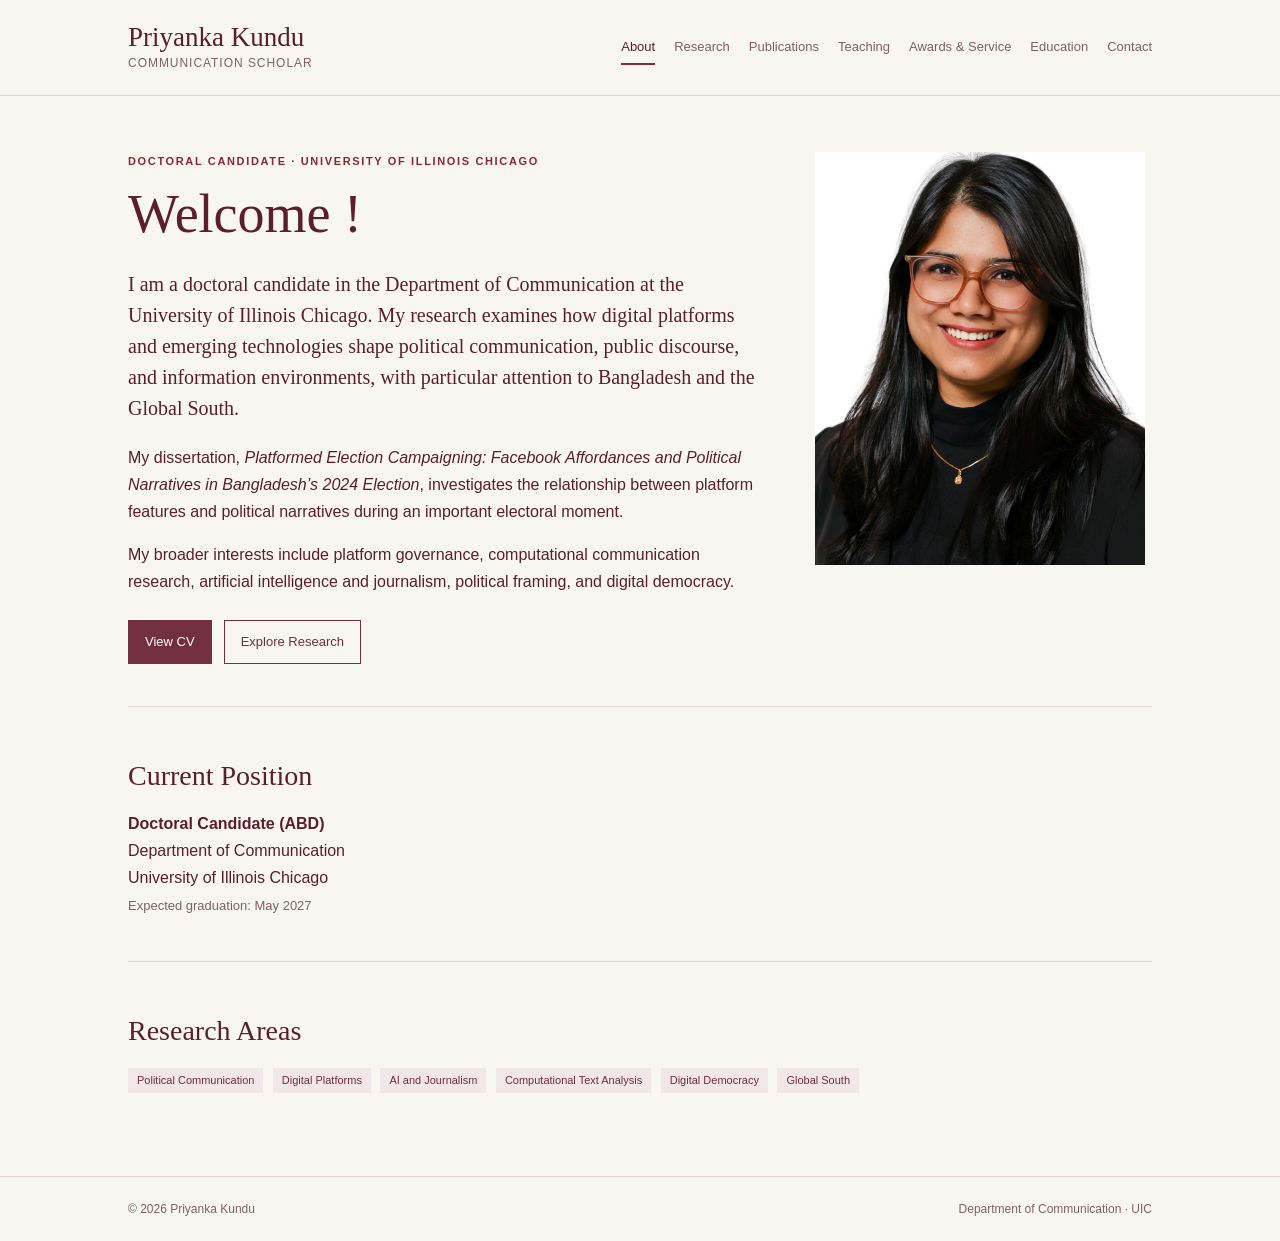
==== commit 22b3e038: "update files" ====
--- a/index.html
+++ b/index.html
@@ -39,7 +39,7 @@
                 Doctoral Candidate · University of Illinois Chicago
             </div>
 
-            <h1>Studying communication, platforms, and political life.</h1>
+            <h1>Welcome !</h1>
 
             <p class="lead">
                 I am a doctoral candidate in the Department of Communication
--- a/css/style.css
+++ b/css/style.css
@@ -1,13 +1,50 @@
+/*
+
 :root {
+
     --paper: #f7f6f0;
+
     --surface: #fffefa;
+
     --ink: #20382f;
+
     --muted: #66766d;
+
     --green: #496b59;
+
     --green-light: #e8eee7;
+
     --rust: #a45f45;
+
     --line: #dce2d9;
+
     --max: 1080px;
+
+}
+
+*/
+
+
+:root {
+
+    --paper: #f7f6f0;
+
+    --surface: #fffefa;
+
+    --ink: #5B1E2D;       /* Burgundy: main text */
+
+    --muted: #80616A;     /* Muted burgundy */
+
+    --green: #722F3E;     /* Maroon: links */
+
+    --green-light: #F1E6E8;
+
+    --rust: #8B2635;      /* Dark burgundy accent */
+
+    --line: #E3D5D9;
+
+    --max: 1080px;
+
 }
 
 * {
@@ -129,10 +166,18 @@
     max-width: 760px;
     margin-bottom: 42px;
 }
-
+/*
 .lead {
     color: #465b50;
     font: 20px/1.55 Georgia, serif;
+}
+*/
+.lead {
+
+    color: var(--ink);
+
+    font: 20px/1.55 Georgia, serif;
+
 }
 
 .section {
@@ -249,6 +294,28 @@
     gap: 12px;
 }
 
+.award-photo {
+
+    max-width: 350px;
+
+    margin: 0 auto 35px;
+
+}
+
+.award-photo img {
+
+    width: 100%;
+
+    height: auto;
+
+    display: block;
+
+    object-fit: contain;
+
+    border-radius: 6px;
+
+}
+
 /* Mobile */
 
 @media (max-width: 760px) {
@@ -269,4 +336,7 @@
     .portrait {
         max-width: 260px;
     }
+
+
+
 }
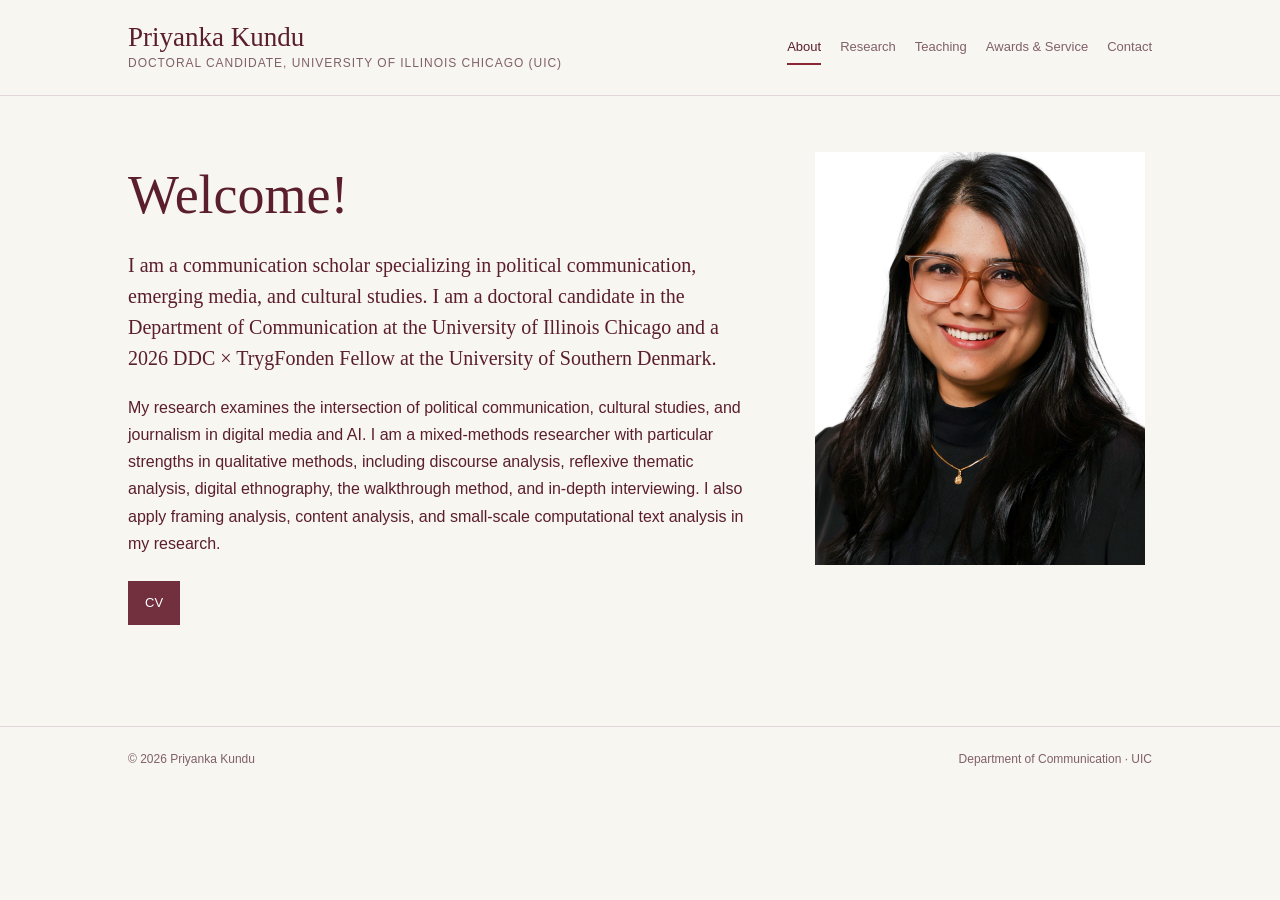
==== commit f75f3fb8: "update files" ====
--- a/index.html
+++ b/index.html
@@ -14,18 +14,18 @@
 
         <a class="brand" href="index.html">
             <span class="brand-name">Priyanka Kundu</span>
-            <span class="brand-subtitle">Communication Scholar</span>
+            <span class="brand-subtitle">
+                Doctoral Candidate, University of Illinois Chicago (UIC)
+            </span>
         </a>
 
-        <nav>
-            <a class="active" href="index.html">About</a>
-            <a href="research.html">Research</a>
-            <a href="publications.html">Publications</a>
-            <a href="teaching.html">Teaching</a>
-            <a href="awards.html">Awards & Service</a>
-            <a href="education.html">Education</a>
-            <a href="contact.html">Contact</a>
-        </nav>
+        <nav aria-label="Main navigation">
+              <a class="active" href="index.html" aria-current="page">About</a>
+              <a href="research.html">Research</a>
+              <a href="teaching.html">Teaching</a>
+              <a href="awards.html">Awards &amp; Service</a>
+              <a href="contact.html">Contact</a>
+</nav>
 
     </div>
 </header>
@@ -34,46 +34,38 @@
 
     <div class="hero-grid">
 
-        <section>
-            <div class="eyebrow">
-                Doctoral Candidate · University of Illinois Chicago
-            </div>
+        <section aria-labelledby="welcome-heading">
 
-            <h1>Welcome !</h1>
+            <h1 id="welcome-heading">Welcome!</h1>
 
             <p class="lead">
-                I am a doctoral candidate in the Department of Communication
-                at the University of Illinois Chicago. My research examines
-                how digital platforms and emerging technologies shape
-                political communication, public discourse, and information
-                environments, with particular attention to Bangladesh
-                and the Global South.
+                I am a communication scholar specializing in political
+                communication, emerging media, and cultural studies. I am a
+                doctoral candidate in the Department of Communication at the
+                University of Illinois Chicago and a 2026 DDC × TrygFonden
+                Fellow at the University of Southern Denmark.
             </p>
 
             <p>
-                My dissertation, <em>Platformed Election Campaigning:
-                Facebook Affordances and Political Narratives in Bangladesh’s
-                2024 Election</em>, investigates the relationship between
-                platform features and political narratives during an
-                important electoral moment.
-            </p>
-
-            <p>
-                My broader interests include platform governance,
-                computational communication research, artificial
-                intelligence and journalism, political framing,
-                and digital democracy.
+                My research examines the intersection of political
+                communication, cultural studies, and journalism in digital
+                media and AI. I am a mixed-methods researcher with particular
+                strengths in qualitative methods, including discourse
+                analysis, reflexive thematic analysis, digital ethnography,
+                the walkthrough method, and in-depth interviewing. I also
+                apply framing analysis, content analysis, and small-scale
+                computational text analysis in my research.
             </p>
 
             <div class="button-row">
                 <a class="button primary"
                    href="files/Priyanka_Kundu_CV.pdf"
-                   target="_blank">View CV</a>
-
-                <a class="button" href="research.html">
-                    Explore Research
+                   target="_blank"
+                   rel="noopener noreferrer">
+                    CV
                 </a>
             </div>
+
         </section>
 
         <aside class="portrait">
@@ -83,28 +75,6 @@
         </aside>
 
     </div>
-
-    <section class="section">
-        <h2>Current Position</h2>
-
-        <p>
-            <strong>Doctoral Candidate (ABD)</strong><br>
-            Department of Communication<br>
-            University of Illinois Chicago<br>
-            <span class="meta">Expected graduation: May 2027</span>
-        </p>
-    </section>
-
-    <section class="section">
-        <h2>Research Areas</h2>
-
-        <span class="tag">Political Communication</span>
-        <span class="tag">Digital Platforms</span>
-        <span class="tag">AI and Journalism</span>
-        <span class="tag">Computational Text Analysis</span>
-        <span class="tag">Digital Democracy</span>
-        <span class="tag">Global South</span>
-    </section>
 
 </main>
 
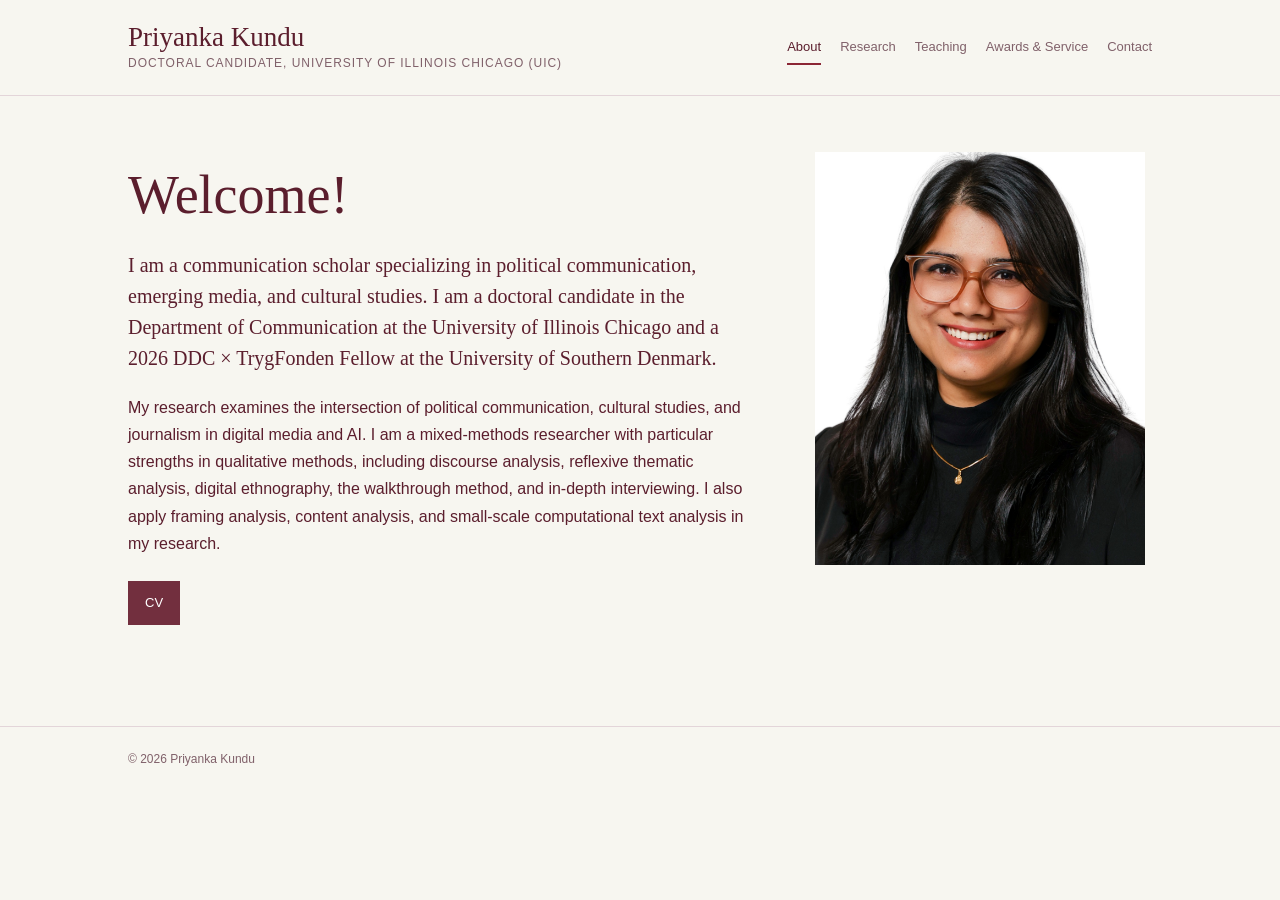
==== commit 0c296020: "update files" ====
--- a/index.html
+++ b/index.html
@@ -78,11 +78,12 @@
 
 </main>
 
+
+
 <footer class="site-footer">
     <div class="footer-inner">
         <span>© 2026 Priyanka Kundu</span>
-        <span>Department of Communication · UIC</span>
-    </div>
+           </div>
 </footer>
 
 </body>
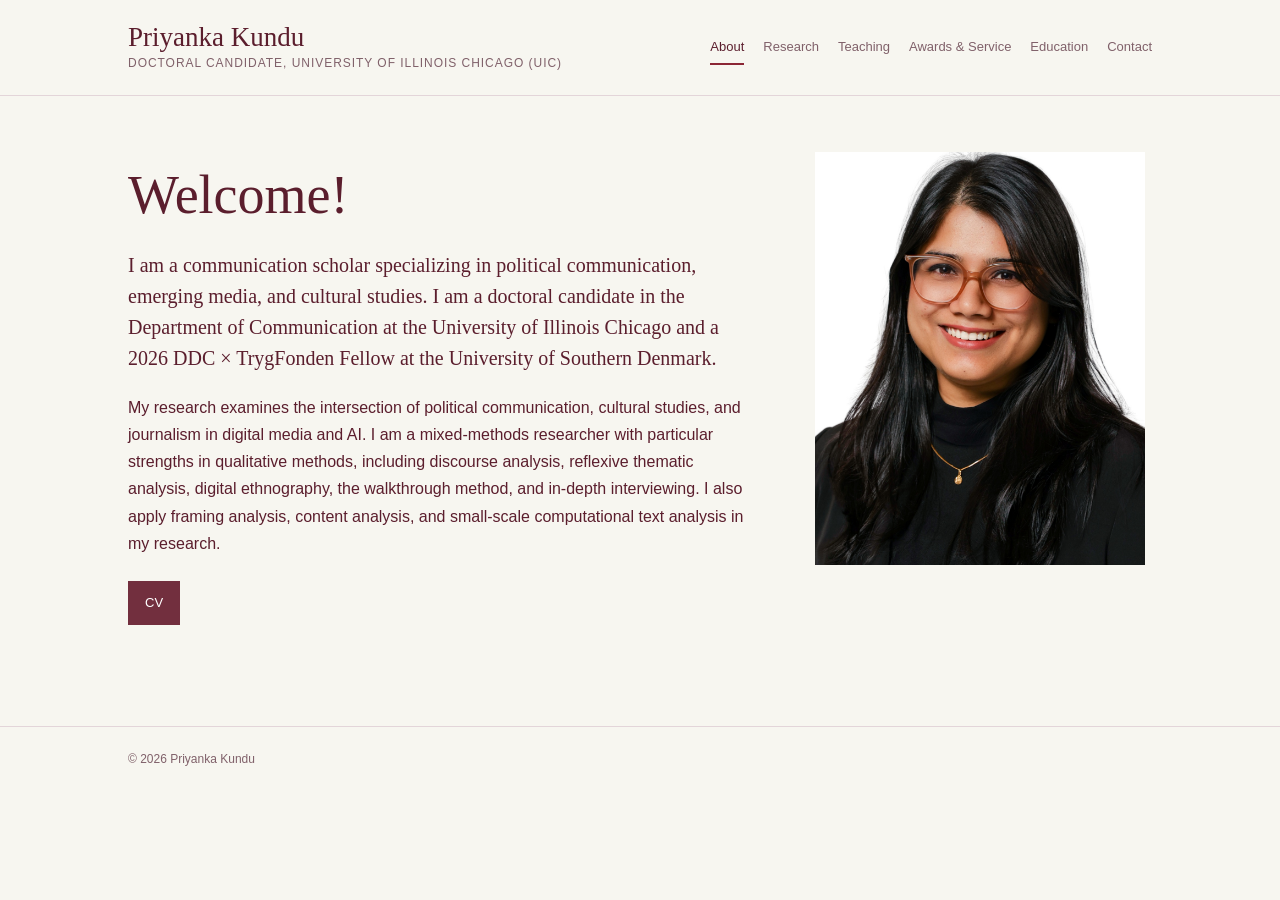
==== commit d58c877f: "update files" ====
--- a/index.html
+++ b/index.html
@@ -24,6 +24,7 @@
               <a href="research.html">Research</a>
               <a href="teaching.html">Teaching</a>
               <a href="awards.html">Awards &amp; Service</a>
+              <a href="education.html">Education</a>
               <a href="contact.html">Contact</a>
 </nav>
 
